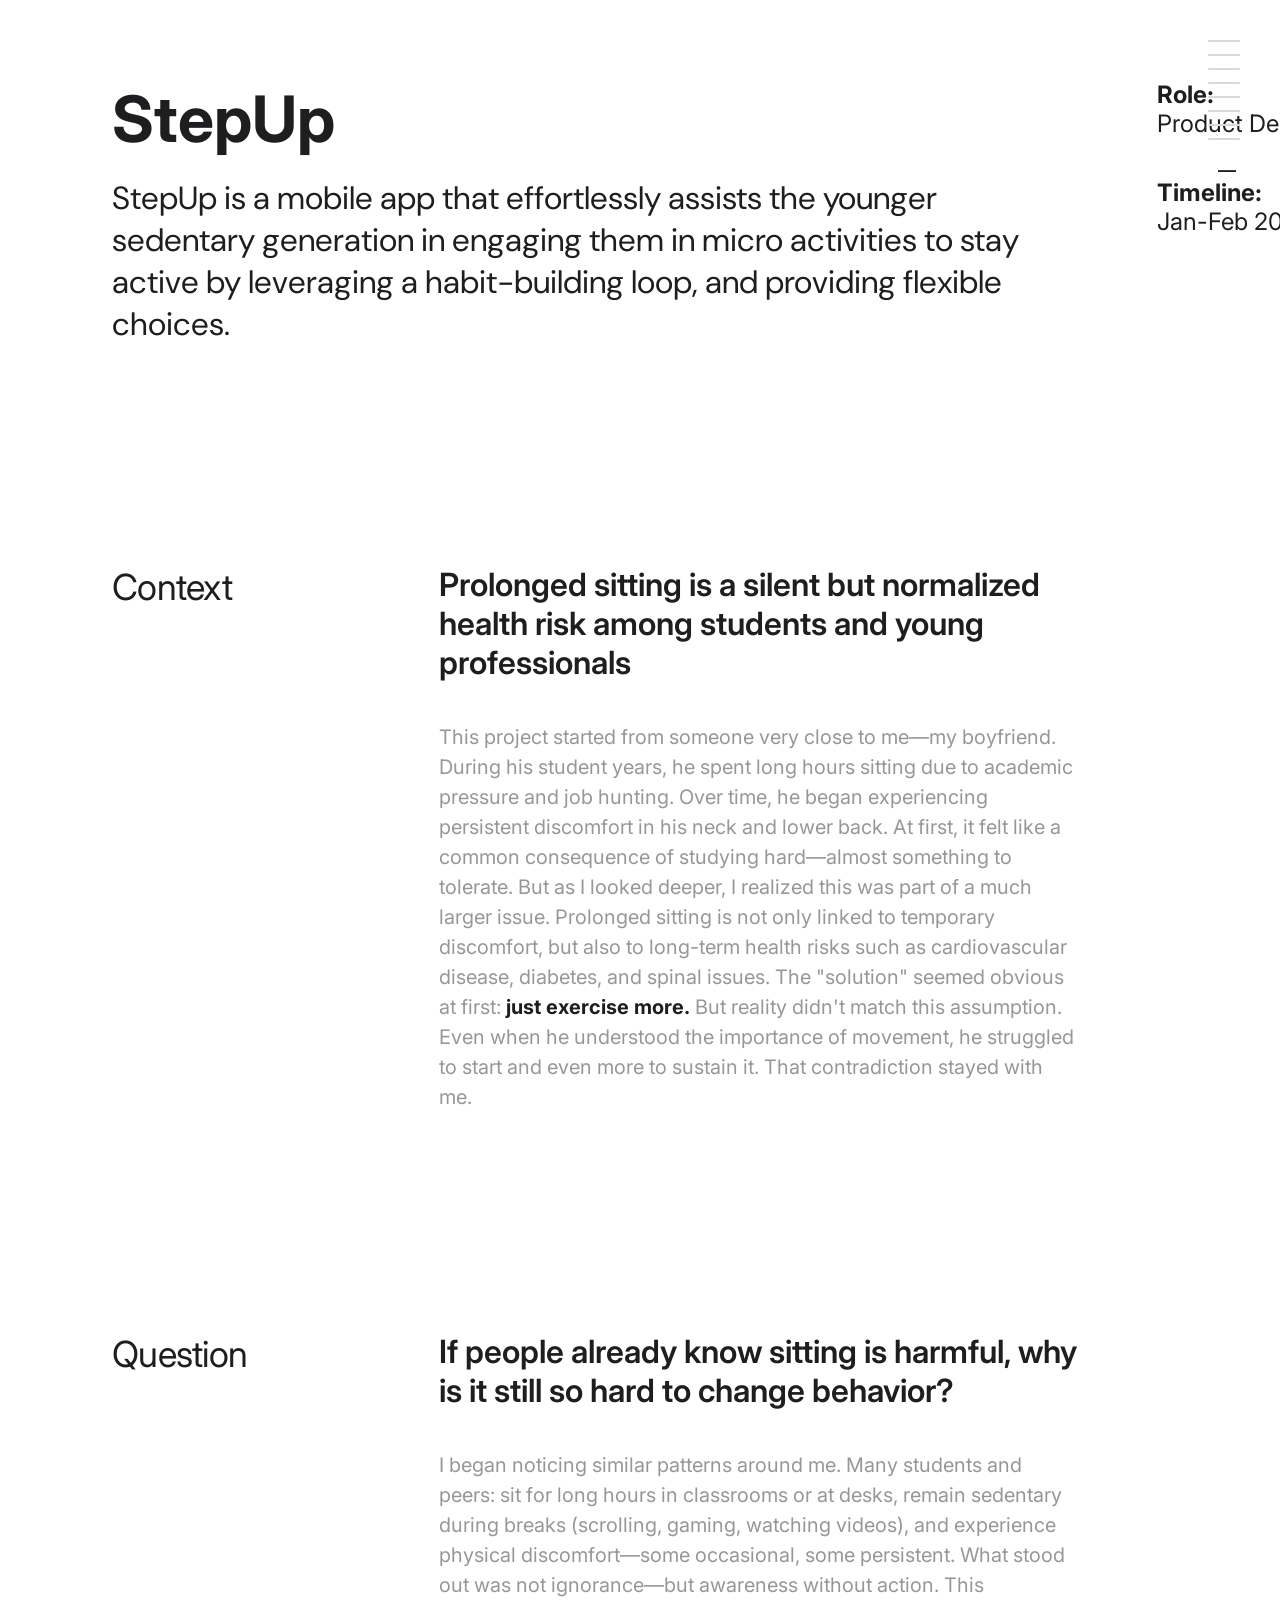
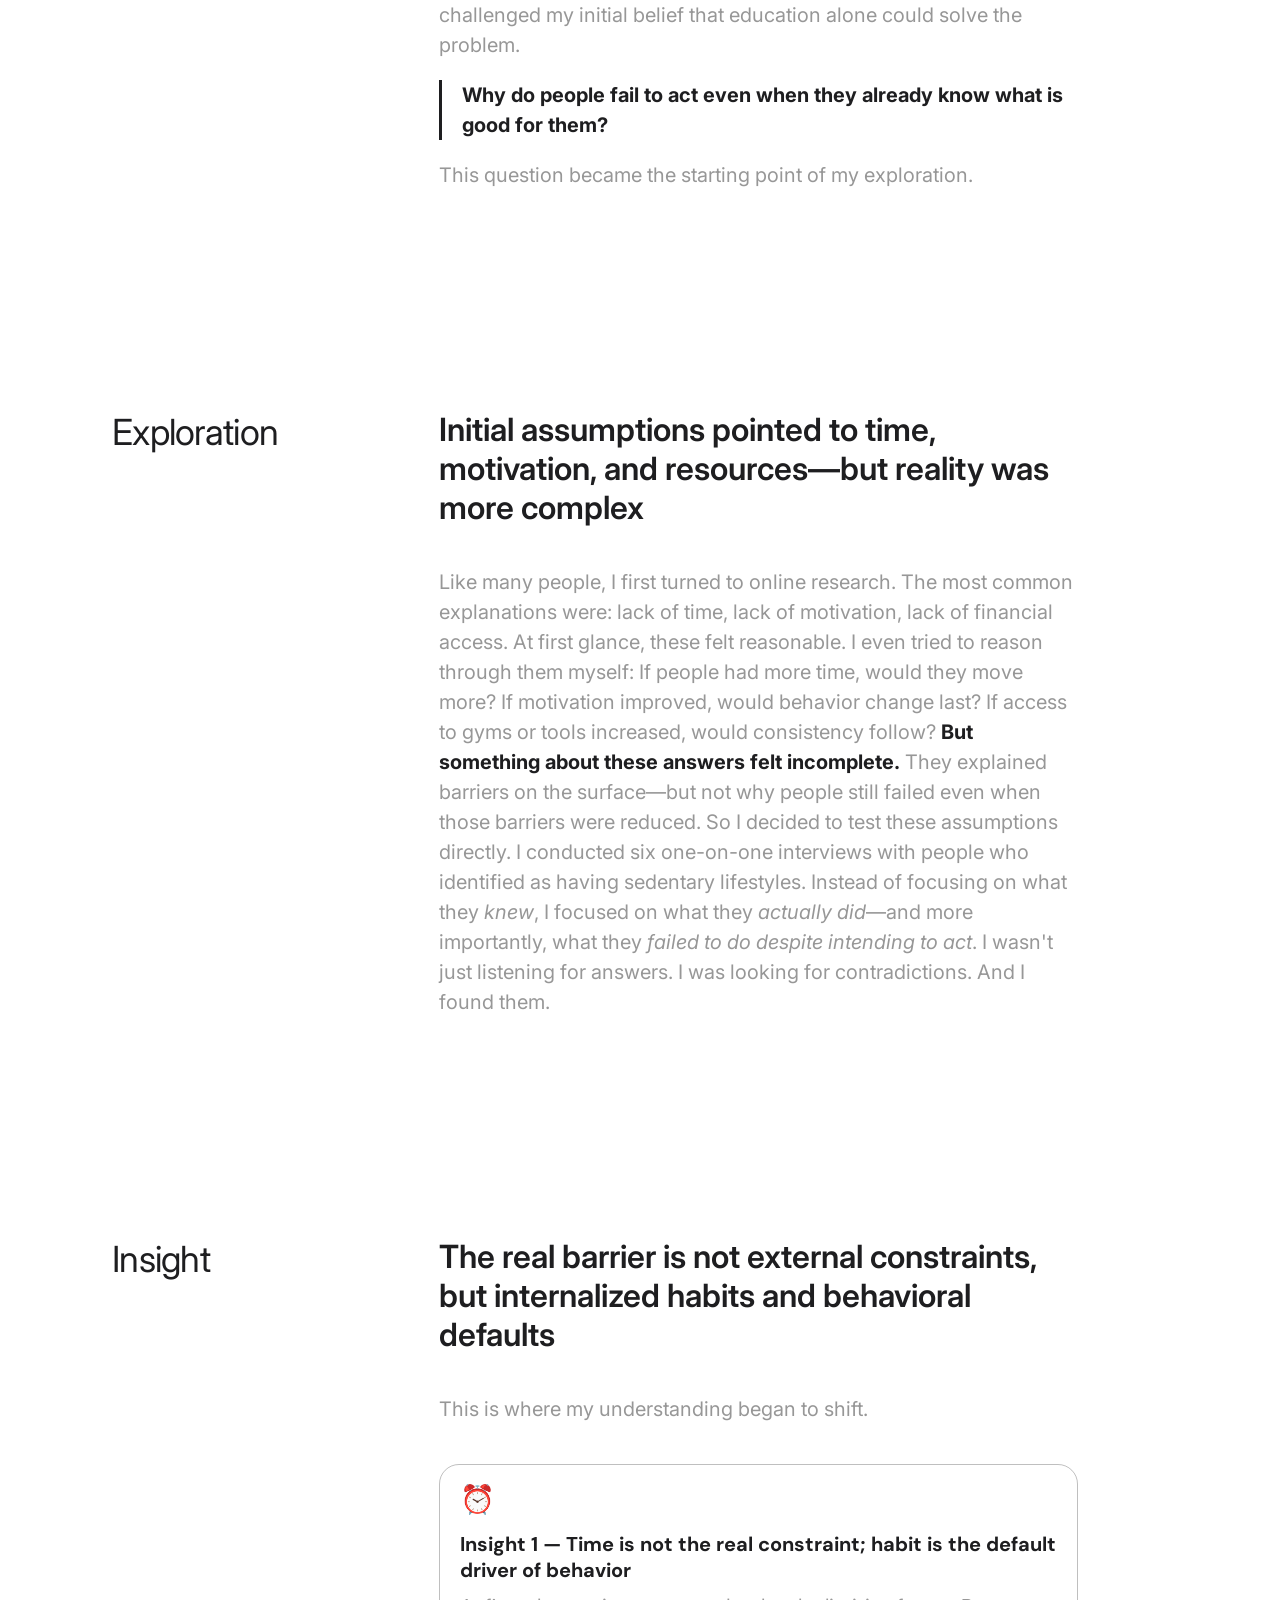
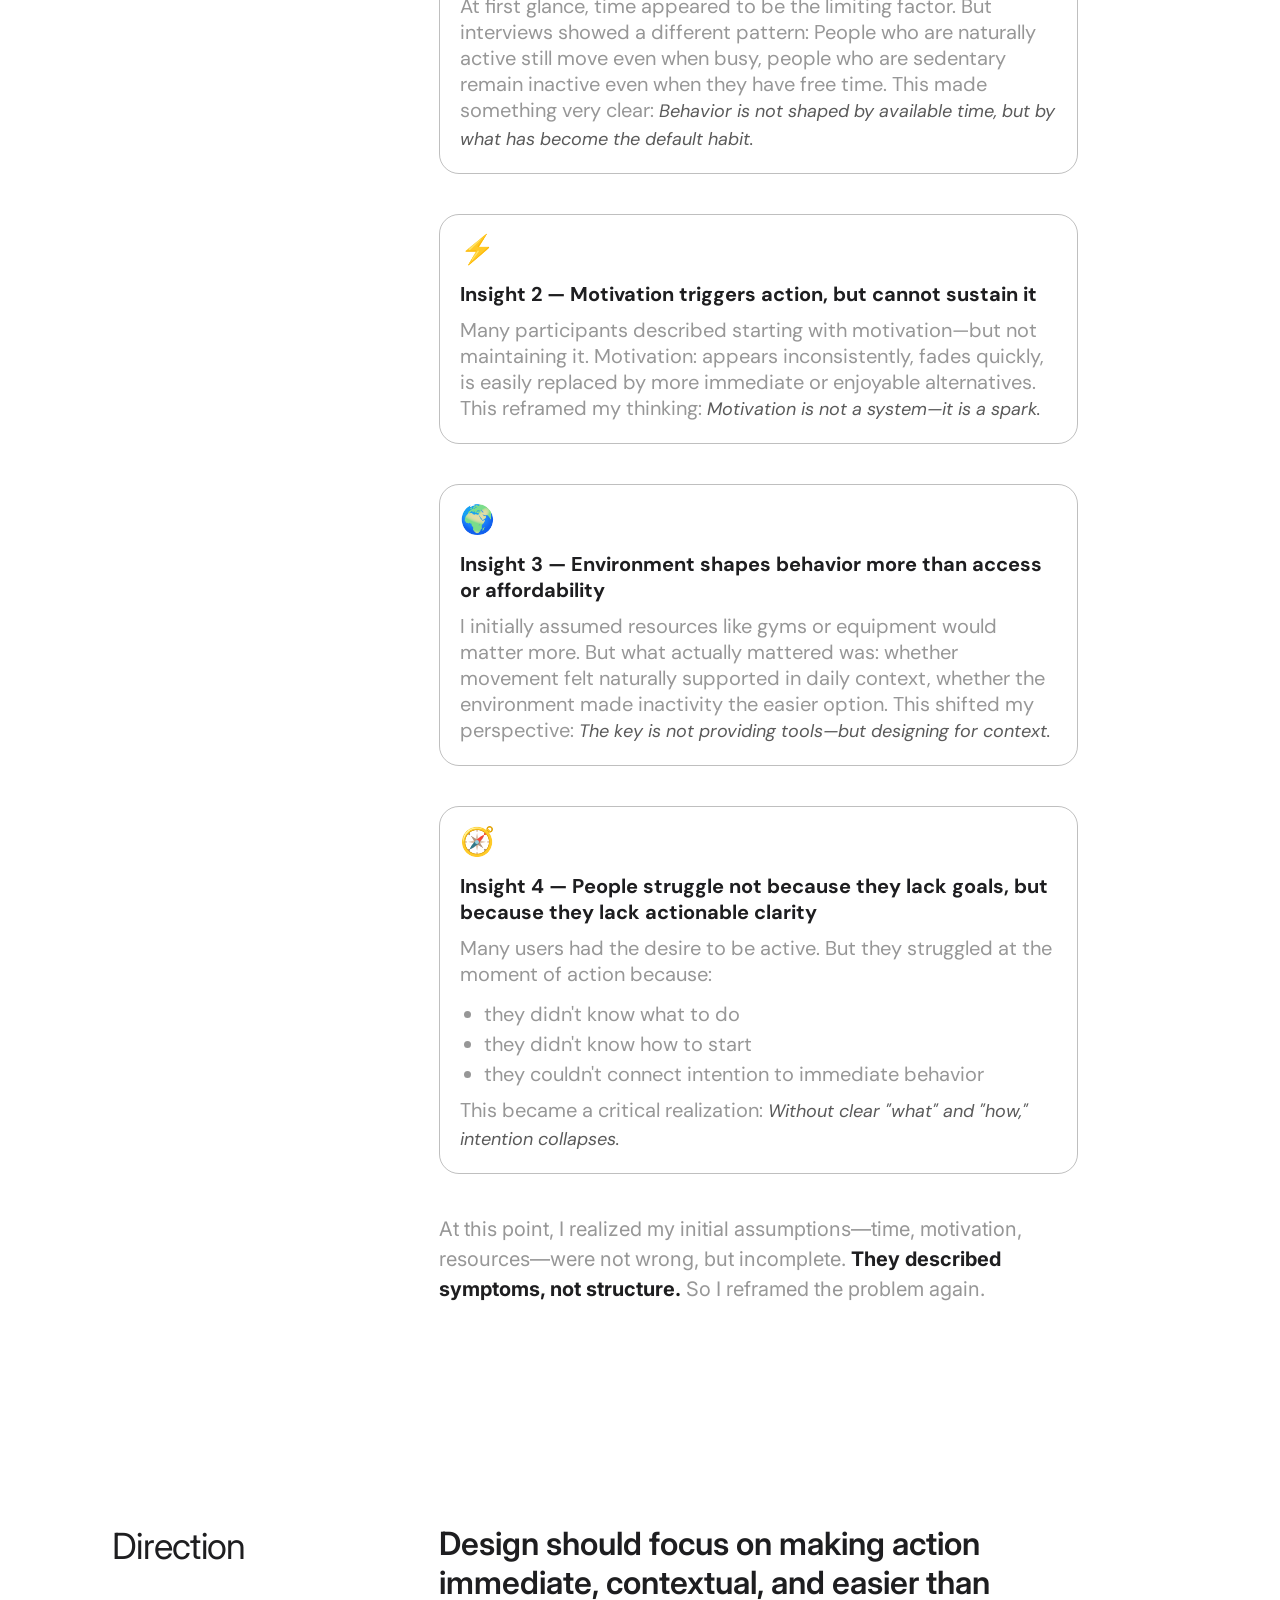
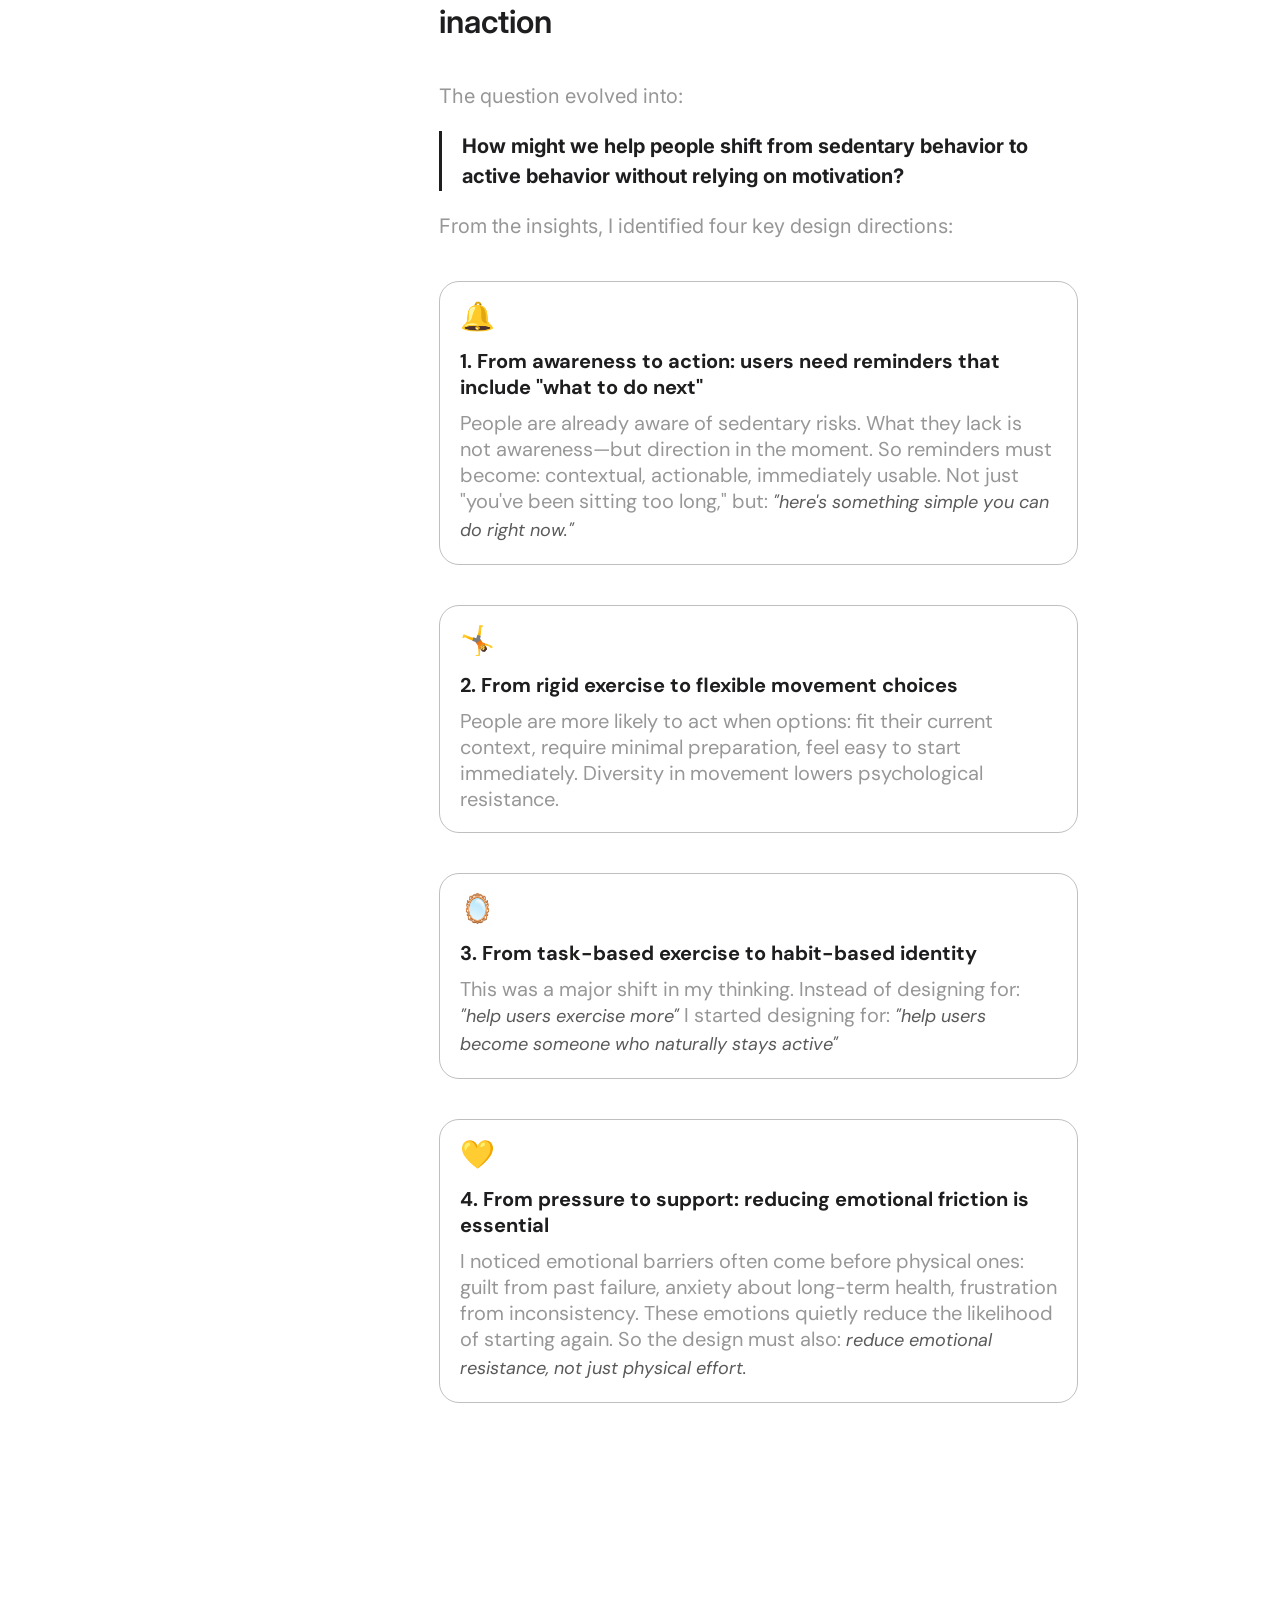
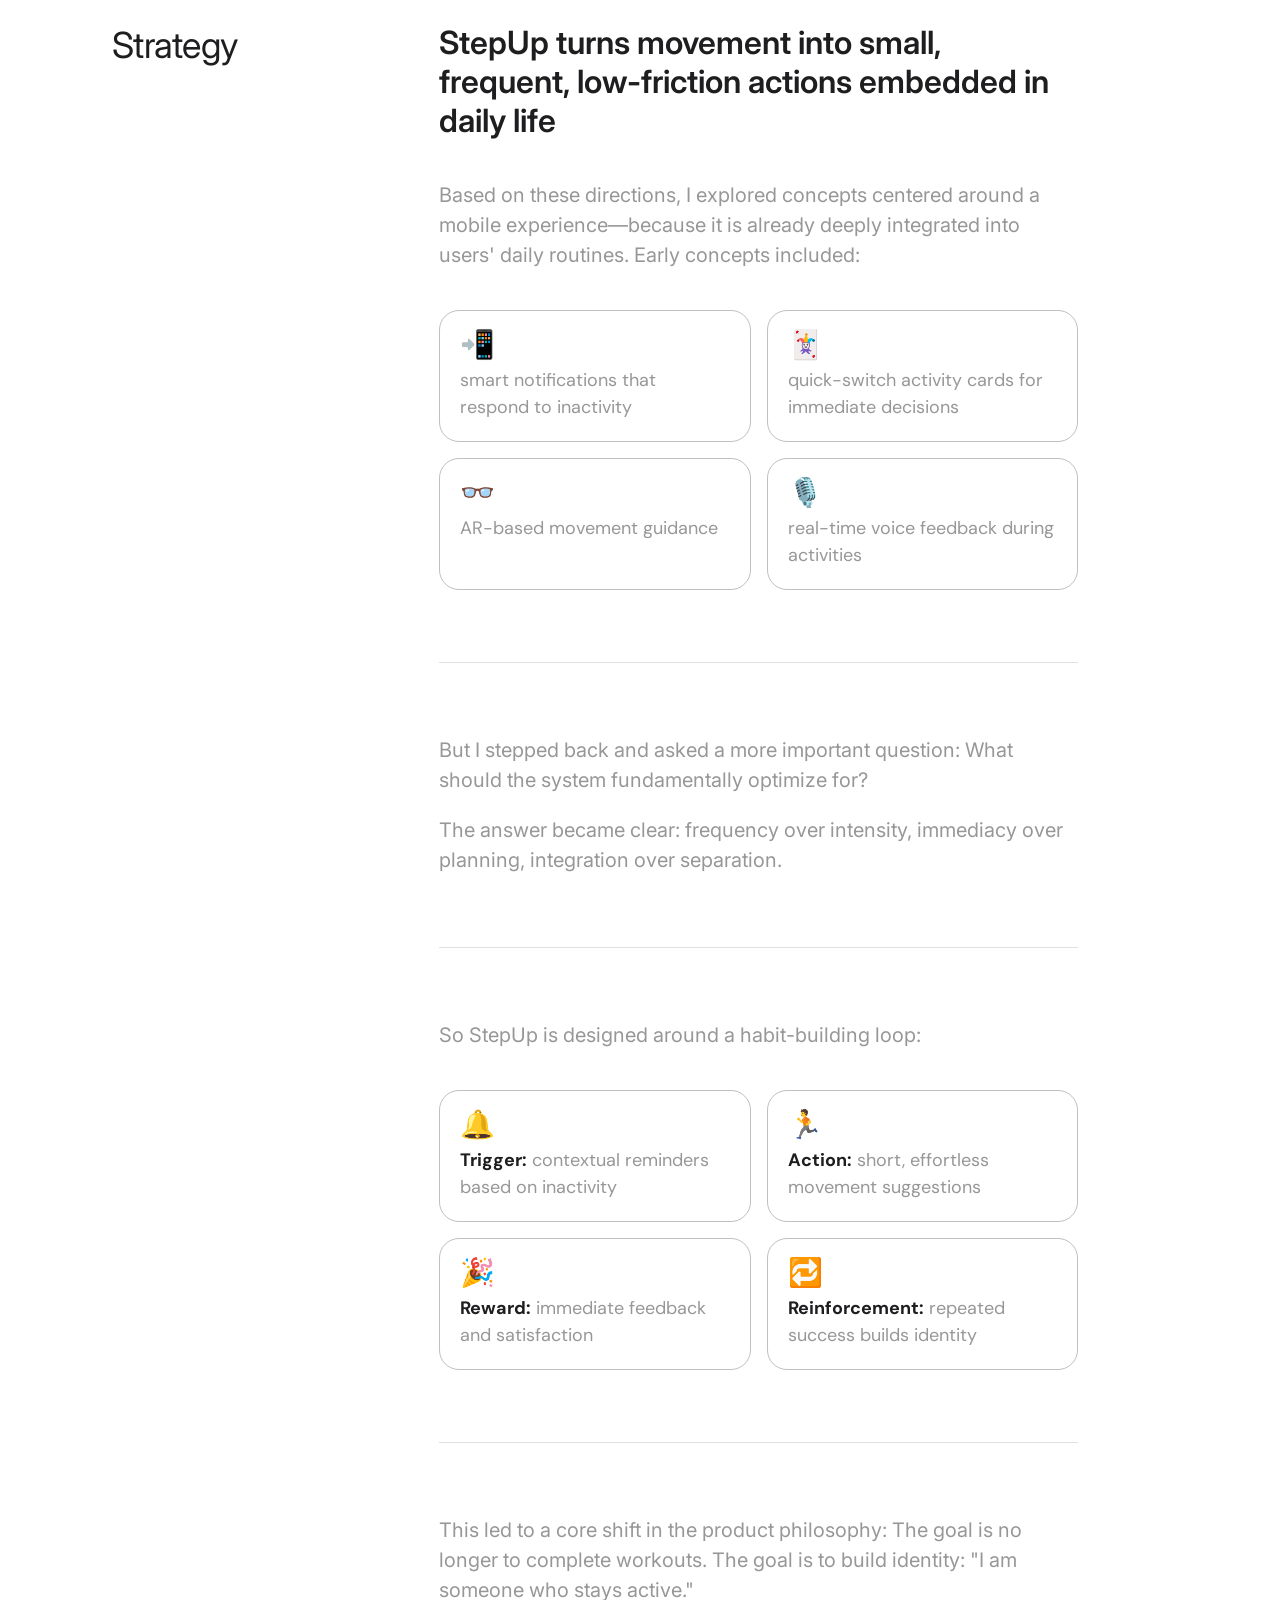
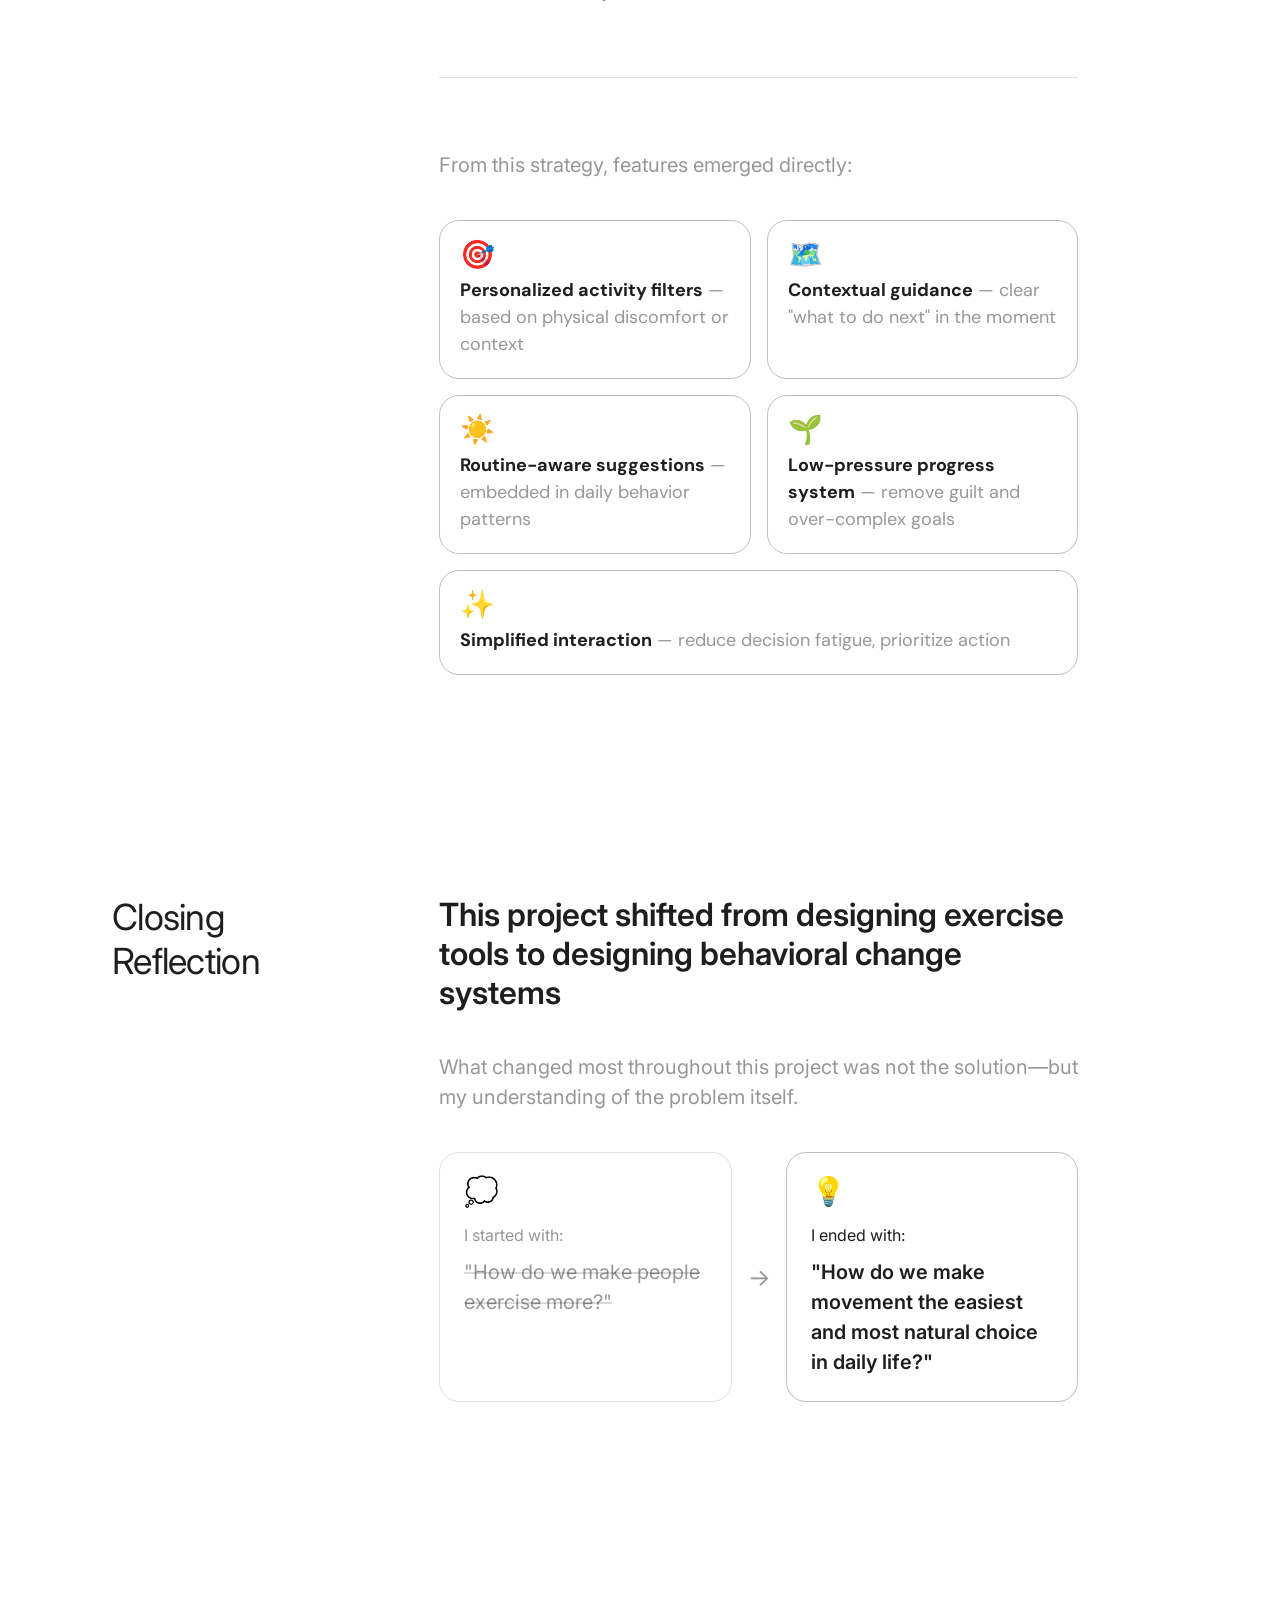
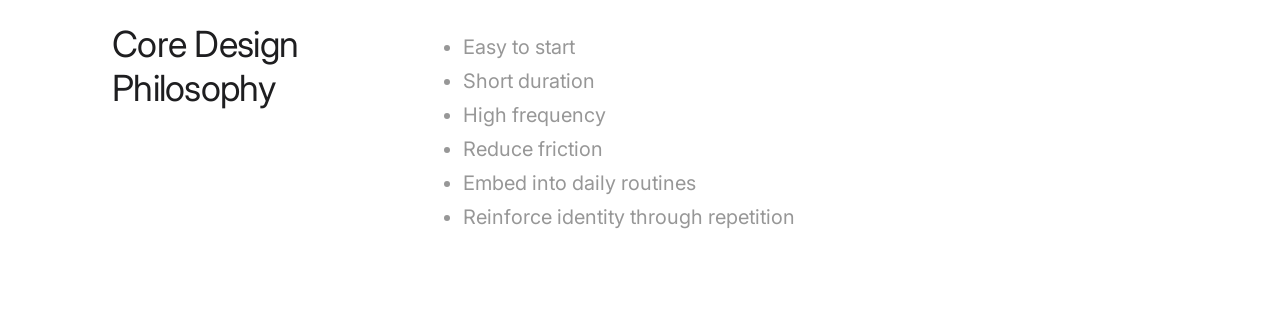
==== index.html @ 28278c56 "v1: Case study with all sections, cards, emojis, side nav, and scroll animations Includes: Hero, Con" ====
<!DOCTYPE html>
<html lang="en">
<head>
  <meta charset="UTF-8">
  <meta name="viewport" content="width=device-width, initial-scale=1.0">
  <title>Design Opportunities</title>
  <link rel="preconnect" href="https://fonts.googleapis.com">
  <link rel="preconnect" href="https://fonts.gstatic.com" crossorigin>
  <link href="https://fonts.googleapis.com/css2?family=Inter:wght@400;600&family=DM+Sans:opsz,wght@9..40,400;9..40,700&display=swap" rel="stylesheet">
  <link rel="stylesheet" href="styles.css">
</head>
<body>
  <!-- Side Navigation -->
  <nav class="side-nav" id="sideNav">
    <!-- Collapsed view -->
    <div class="nav-collapsed" id="navCollapsed">
      <div class="nav-lines">
        <span class="nav-line" data-section="section-1"></span>
        <span class="nav-line" data-section="section-2"></span>
        <span class="nav-line" data-section="section-3"></span>
        <span class="nav-line" data-section="section-4"></span>
        <span class="nav-line" data-section="section-5"></span>
        <span class="nav-line" data-section="section-6"></span>
        <span class="nav-line" data-section="section-7"></span>
        <span class="nav-line" data-section="section-8"></span>
      </div>
      <button class="nav-toggle" id="navExpand" aria-label="Expand navigation">
        <span class="nav-toggle-icon">—</span>
      </button>
    </div>

    <!-- Expanded view -->
    <div class="nav-expanded" id="navExpanded">
      <div class="nav-menu">
        <a href="#section-1" class="nav-item nav-subtitle">Context</a>
        <a href="#section-1" class="nav-item nav-title-link">Prolonged sitting is a silent but normalized health ris...</a>

        <a href="#section-2" class="nav-item nav-subtitle">Question</a>
        <a href="#section-2" class="nav-item nav-title-link">If people already know sitting is harmful, why is i...</a>

        <a href="#section-3" class="nav-item nav-subtitle">Exploration</a>
        <a href="#section-3" class="nav-item nav-title-link">Initial assumptions pointed to time, motivation, and...</a>

        <a href="#section-4" class="nav-item nav-subtitle">Insight</a>
        <a href="#section-4" class="nav-item nav-title-link">The real barrier is not external constraints, but...</a>

        <a href="#section-5" class="nav-item nav-subtitle">Direction</a>
        <a href="#section-5" class="nav-item nav-title-link">Design should focus on making action immediate...</a>

        <a href="#section-6" class="nav-item nav-subtitle">Strategy</a>
        <a href="#section-6" class="nav-item nav-title-link">StepUp turns movement into small, frequent, low-...</a>

        <a href="#section-7" class="nav-item nav-subtitle">Closing Reflection</a>
        <a href="#section-7" class="nav-item nav-title-link">This project shifted from designing exercise tools...</a>

        <a href="#section-8" class="nav-item nav-subtitle">Core Design Philosophy</a>
      </div>
      <button class="nav-toggle" id="navCollapse" aria-label="Collapse navigation">
        <span class="nav-toggle-icon">—</span>
      </button>
    </div>
  </nav>

  <!-- Hero -->
  <header class="hero">
    <div class="hero-left">
      <h1 class="hero-title">StepUp</h1>
      <p class="hero-description">StepUp is a mobile app that effortlessly assists the younger sedentary generation in engaging them in micro activities to stay active by leveraging a habit-building loop, and providing flexible choices.</p>
    </div>
    <div class="hero-right">
      <div class="hero-meta">
        <p class="hero-meta-label">Role:</p>
        <p class="hero-meta-value">Product Designer</p>
      </div>
      <div class="hero-meta">
        <p class="hero-meta-label">Timeline:</p>
        <p class="hero-meta-value">Jan-Feb 2023</p>
      </div>
    </div>
  </header>

  <!-- Section 1: Context -->
  <section class="section" id="section-1">
    <div class="content-wrapper">
      <h2 class="subtitle">Context</h2>

      <div class="section-body">
        <h3 class="title">
          Prolonged sitting is a silent but normalized health risk among students and young professionals
        </h3>
        <p class="body-text">
          This project started from someone very close to me—my boyfriend. During his student years, he spent long hours sitting due to academic pressure and job hunting. Over time, he began experiencing persistent discomfort in his neck and lower back. At first, it felt like a common consequence of studying hard—almost something to tolerate. But as I looked deeper, I realized this was part of a much larger issue. Prolonged sitting is not only linked to temporary discomfort, but also to long-term health risks such as cardiovascular disease, diabetes, and spinal issues. The "solution" seemed obvious at first: <strong>just exercise more.</strong> But reality didn't match this assumption. Even when he understood the importance of movement, he struggled to start and even more to sustain it. That contradiction stayed with me.
        </p>
      </div>
    </div>
  </section>

  <!-- Section 2: Question -->
  <section class="section" id="section-2">
    <div class="content-wrapper">
      <h2 class="subtitle">Question</h2>

      <div class="section-body">
        <h3 class="title">
          If people already know sitting is harmful, why is it still so hard to change behavior?
        </h3>
        <div class="body-text">
          <p>I began noticing similar patterns around me. Many students and peers: sit for long hours in classrooms or at desks, remain sedentary during breaks (scrolling, gaming, watching videos), and experience physical discomfort—some occasional, some persistent. What stood out was not ignorance—but awareness without action. This challenged my initial belief that education alone could solve the problem.</p>
          <blockquote><strong>Why do people fail to act even when they already know what is good for them?</strong></blockquote>
          <p>This question became the starting point of my exploration.</p>
        </div>
      </div>
    </div>
  </section>

  <!-- Section 3: Exploration -->
  <section class="section" id="section-3">
    <div class="content-wrapper">
      <h2 class="subtitle">Exploration</h2>

      <div class="section-body">
        <h3 class="title">
          Initial assumptions pointed to time, motivation, and resources—but reality was more complex
        </h3>
        <p class="body-text">
          Like many people, I first turned to online research. The most common explanations were: lack of time, lack of motivation, lack of financial access. At first glance, these felt reasonable. I even tried to reason through them myself: If people had more time, would they move more? If motivation improved, would behavior change last? If access to gyms or tools increased, would consistency follow? <strong>But something about these answers felt incomplete.</strong> They explained barriers on the surface—but not why people still failed even when those barriers were reduced. So I decided to test these assumptions directly. I conducted six one-on-one interviews with people who identified as having sedentary lifestyles. Instead of focusing on what they <em>knew</em>, I focused on what they <em>actually did</em>—and more importantly, what they <em>failed to do despite intending to act</em>. I wasn't just listening for answers. I was looking for contradictions. And I found them.
        </p>
      </div>
    </div>
  </section>

  <!-- Section 4: Insight -->
  <section class="section" id="section-4">
    <div class="content-wrapper">
      <h2 class="subtitle">Insight</h2>

      <div class="section-body">
        <h3 class="title">
          The real barrier is not external constraints, but internalized habits and behavioral defaults
        </h3>
        <p class="body-text">
          This is where my understanding began to shift.
        </p>

        <div class="insight-card">
          <span class="card-emoji">⏰</span>
          <p class="insight-card-title">Insight 1 — Time is not the real constraint; habit is the default driver of behavior</p>
          <p class="insight-card-text">At first glance, time appeared to be the limiting factor. But interviews showed a different pattern: People who are naturally active still move even when busy, people who are sedentary remain inactive even when they have free time. This made something very clear: <span class="callout">Behavior is not shaped by available time, but by what has become the default habit.</span></p>
        </div>

        <div class="insight-card">
          <span class="card-emoji">⚡</span>
          <p class="insight-card-title">Insight 2 — Motivation triggers action, but cannot sustain it</p>
          <p class="insight-card-text">Many participants described starting with motivation—but not maintaining it. Motivation: appears inconsistently, fades quickly, is easily replaced by more immediate or enjoyable alternatives. This reframed my thinking: <span class="callout">Motivation is not a system—it is a spark.</span></p>
        </div>

        <div class="insight-card">
          <span class="card-emoji">🌍</span>
          <p class="insight-card-title">Insight 3 — Environment shapes behavior more than access or affordability</p>
          <p class="insight-card-text">I initially assumed resources like gyms or equipment would matter more. But what actually mattered was: whether movement felt naturally supported in daily context, whether the environment made inactivity the easier option. This shifted my perspective: <span class="callout">The key is not providing tools—but designing for context.</span></p>
        </div>

        <div class="insight-card">
          <span class="card-emoji">🧭</span>
          <p class="insight-card-title">Insight 4 — People struggle not because they lack goals, but because they lack actionable clarity</p>
          <p class="insight-card-text">Many users had the desire to be active. But they struggled at the moment of action because:</p>
          <ul class="insight-card-list">
            <li>they didn't know what to do</li>
            <li>they didn't know how to start</li>
            <li>they couldn't connect intention to immediate behavior</li>
          </ul>
          <p class="insight-card-text">This became a critical realization: <span class="callout">Without clear "what" and "how," intention collapses.</span></p>
        </div>

        <p class="body-text">
          At this point, I realized my initial assumptions—time, motivation, resources—were not wrong, but incomplete. <strong>They described symptoms, not structure.</strong> So I reframed the problem again.
        </p>
      </div>
    </div>
  </section>

  <!-- Section 5: Direction -->
  <section class="section" id="section-5">
    <div class="content-wrapper">
      <h2 class="subtitle">Direction</h2>

      <div class="section-body">
        <h3 class="title">
          Design should focus on making action immediate, contextual, and easier than inaction
        </h3>
        <div class="body-text">
          <p>The question evolved into:</p>
          <blockquote><strong>How might we help people shift from sedentary behavior to active behavior without relying on motivation?</strong></blockquote>
          <p>From the insights, I identified four key design directions:</p>
        </div>

        <div class="insight-card">
          <span class="card-emoji">🔔</span>
          <p class="insight-card-title">1. From awareness to action: users need reminders that include "what to do next"</p>
          <p class="insight-card-text">People are already aware of sedentary risks. What they lack is not awareness—but direction in the moment. So reminders must become: contextual, actionable, immediately usable. Not just "you've been sitting too long," but: <span class="callout">"here's something simple you can do right now."</span></p>
        </div>

        <div class="insight-card">
          <span class="card-emoji">🤸</span>
          <p class="insight-card-title">2. From rigid exercise to flexible movement choices</p>
          <p class="insight-card-text">People are more likely to act when options: fit their current context, require minimal preparation, feel easy to start immediately. Diversity in movement lowers psychological resistance.</p>
        </div>

        <div class="insight-card">
          <span class="card-emoji">🪞</span>
          <p class="insight-card-title">3. From task-based exercise to habit-based identity</p>
          <p class="insight-card-text">This was a major shift in my thinking. Instead of designing for: <span class="callout">"help users exercise more"</span> I started designing for: <span class="callout">"help users become someone who naturally stays active"</span></p>
        </div>

        <div class="insight-card">
          <span class="card-emoji">💛</span>
          <p class="insight-card-title">4. From pressure to support: reducing emotional friction is essential</p>
          <p class="insight-card-text">I noticed emotional barriers often come before physical ones: guilt from past failure, anxiety about long-term health, frustration from inconsistency. These emotions quietly reduce the likelihood of starting again. So the design must also: <span class="callout">reduce emotional resistance, not just physical effort.</span></p>
        </div>
      </div>
    </div>
  </section>

  <!-- Section 6: Strategy -->
  <section class="section" id="section-6">
    <div class="content-wrapper">
      <h2 class="subtitle">Strategy</h2>

      <div class="section-body">
        <h3 class="title">
          StepUp turns movement into small, frequent, low-friction actions embedded in daily life
        </h3>
        <p class="body-text">Based on these directions, I explored concepts centered around a mobile experience—because it is already deeply integrated into users' daily routines. Early concepts included:</p>

        <div class="pill-cards">
          <div class="pill-card"><span class="card-emoji">📲</span>smart notifications that respond to inactivity</div>
          <div class="pill-card"><span class="card-emoji">🃏</span>quick-switch activity cards for immediate decisions</div>
          <div class="pill-card"><span class="card-emoji">👓</span>AR-based movement guidance</div>
          <div class="pill-card"><span class="card-emoji">🎙️</span>real-time voice feedback during activities</div>
        </div>

        <hr class="divider">

        <div class="body-text">
          <p>But I stepped back and asked a more important question: <span class="callout">What should the system fundamentally optimize for?</span></p>
          <p>The answer became clear: frequency over intensity, immediacy over planning, integration over separation.</p>
        </div>

        <hr class="divider">

        <p class="body-text">So StepUp is designed around a habit-building loop:</p>

        <div class="pill-cards">
          <div class="pill-card"><span class="card-emoji">🔔</span><strong>Trigger:</strong> contextual reminders based on inactivity</div>
          <div class="pill-card"><span class="card-emoji">🏃</span><strong>Action:</strong> short, effortless movement suggestions</div>
          <div class="pill-card"><span class="card-emoji">🎉</span><strong>Reward:</strong> immediate feedback and satisfaction</div>
          <div class="pill-card"><span class="card-emoji">🔁</span><strong>Reinforcement:</strong> repeated success builds identity</div>
        </div>

        <hr class="divider">

        <p class="body-text">This led to a core shift in the product philosophy: The goal is no longer to complete workouts. The goal is to build identity: "I am someone who stays active."</p>

        <hr class="divider">

        <p class="body-text">From this strategy, features emerged directly:</p>

        <div class="pill-cards">
          <div class="pill-card"><span class="card-emoji">🎯</span><strong>Personalized activity filters</strong> — based on physical discomfort or context</div>
          <div class="pill-card"><span class="card-emoji">🗺️</span><strong>Contextual guidance</strong> — clear "what to do next" in the moment</div>
          <div class="pill-card"><span class="card-emoji">☀️</span><strong>Routine-aware suggestions</strong> — embedded in daily behavior patterns</div>
          <div class="pill-card"><span class="card-emoji">🌱</span><strong>Low-pressure progress system</strong> — remove guilt and over-complex goals</div>
          <div class="pill-card"><span class="card-emoji">✨</span><strong>Simplified interaction</strong> — reduce decision fatigue, prioritize action</div>
        </div>
      </div>
    </div>
  </section>

  <!-- Section 7: Closing Reflection -->
  <section class="section" id="section-7">
    <div class="content-wrapper">
      <h2 class="subtitle">Closing Reflection</h2>

      <div class="section-body">
        <h3 class="title">
          This project shifted from designing exercise tools to designing behavioral change systems
        </h3>
        <p class="body-text">What changed most throughout this project was not the solution—but my understanding of the problem itself.</p>

        <div class="contrast-cards">
          <div class="contrast-card contrast-before">
            <span class="card-emoji">💭</span>
            <p class="contrast-label">I started with:</p>
            <p class="contrast-quote">"How do we make people exercise more?"</p>
          </div>
          <div class="contrast-arrow">→</div>
          <div class="contrast-card contrast-after">
            <span class="card-emoji">💡</span>
            <p class="contrast-label">I ended with:</p>
            <p class="contrast-quote">"How do we make movement the easiest and most natural choice in daily life?"</p>
          </div>
        </div>
      </div>
    </div>
  </section>

  <!-- Section 8: Core Design Philosophy -->
  <section class="section" id="section-8">
    <div class="content-wrapper">
      <h2 class="subtitle">Core Design Philosophy</h2>

      <div class="section-body">
        <div class="body-text">
          <ul>
            <li>Easy to start</li>
            <li>Short duration</li>
            <li>High frequency</li>
            <li>Reduce friction</li>
            <li>Embed into daily routines</li>
            <li>Reinforce identity through repetition</li>
          </ul>
        </div>
      </div>
    </div>
  </section>

  <script>
    const navCollapsed = document.getElementById('navCollapsed');
    const navExpanded = document.getElementById('navExpanded');
    const navExpand = document.getElementById('navExpand');
    const navCollapse = document.getElementById('navCollapse');

    navExpand.addEventListener('click', () => {
      navCollapsed.style.display = 'none';
      navExpanded.style.display = 'flex';
    });

    navCollapse.addEventListener('click', () => {
      navExpanded.style.display = 'none';
      navCollapsed.style.display = 'flex';
    });

    // Highlight active section on scroll
    const sections = document.querySelectorAll('.section');
    const navLines = document.querySelectorAll('.nav-line');
    const navSubtitles = document.querySelectorAll('.nav-subtitle');

    function updateActiveSection() {
      let currentId = '';
      sections.forEach(section => {
        const rect = section.getBoundingClientRect();
        if (rect.top <= 200) {
          currentId = section.id;
        }
      });

      navLines.forEach(line => {
        line.classList.toggle('nav-line-active', line.dataset.section === currentId);
      });

      navSubtitles.forEach(link => {
        const href = link.getAttribute('href').substring(1);
        link.classList.toggle('nav-subtitle-active', href === currentId);
      });

      document.querySelectorAll('.nav-title-link').forEach(link => {
        const href = link.getAttribute('href').substring(1);
        link.classList.toggle('active', href === currentId);
      });
    }

    window.addEventListener('scroll', updateActiveSection);
    updateActiveSection();

    // Close nav when clicking a link
    document.querySelectorAll('.nav-item').forEach(link => {
      link.addEventListener('click', () => {
        navExpanded.style.display = 'none';
        navCollapsed.style.display = 'flex';
      });
    });

    // Fade in sections on scroll
    const fadeObserver = new IntersectionObserver((entries) => {
      entries.forEach(entry => {
        if (entry.isIntersecting) {
          entry.target.classList.add('visible');
        }
      });
    }, { threshold: 0.15 });

    document.querySelectorAll('.section').forEach(section => {
      fadeObserver.observe(section);
    });
  </script>
</body>
</html>
---- styles.css ----
* {
  margin: 0;
  padding: 0;
  box-sizing: border-box;
}

body {
  background: #ffffff;
  font-family: 'Inter', sans-serif;
  color: #1e1e20;
}

/* Side Navigation */
.side-nav {
  position: fixed;
  top: 40px;
  right: 40px;
  z-index: 100;
}

.nav-collapsed {
  display: flex;
  flex-direction: column;
  align-items: flex-end;
  gap: 12px;
}

.nav-lines {
  display: flex;
  flex-direction: column;
  align-items: flex-end;
  gap: 12px;
}

.nav-line {
  display: block;
  width: 32px;
  height: 2px;
  background: #d9d9d9;
  border-radius: 1px;
  transition: background 0.2s;
}

.nav-line-active {
  background: #1e1e20;
}

.nav-toggle {
  background: none;
  border: none;
  cursor: pointer;
  padding: 4px;
  margin-top: 4px;
}

.nav-toggle-icon {
  font-size: 18px;
  color: #1e1e20;
  font-weight: 700;
}

.nav-expanded {
  display: none;
  flex-direction: column;
  background: #fafafa;
  border: 1px solid #eee;
  border-radius: 16px;
  padding: 24px;
  width: 300px;
  max-height: 80vh;
  overflow-y: auto;
  box-shadow: 0 4px 20px rgba(0, 0, 0, 0.06);
}

.nav-menu {
  display: flex;
  flex-direction: column;
  gap: 4px;
}

.nav-item {
  text-decoration: none;
  display: block;
  padding: 6px 8px;
  border-radius: 6px;
  transition: background 0.15s;
  line-height: 1.4;
}

.nav-item:hover {
  background: #f0f0f0;
}

.nav-subtitle {
  font-family: 'Inter', sans-serif;
  font-weight: 400;
  font-size: 16px;
  color: #979797;
  padding-left: 16px;
}

.nav-subtitle-active {
  color: #1e1e20;
  font-weight: 600;
  background: #f0f0f0;
}

.nav-title-link {
  font-family: 'Inter', sans-serif;
  font-weight: 400;
  font-size: 14px;
  color: #979797;
  padding-left: 32px;
  overflow: hidden;
  text-overflow: ellipsis;
  display: -webkit-box;
  -webkit-line-clamp: 2;
  -webkit-box-orient: vertical;
}

.nav-title-link.active {
  color: #2196F3;
}

/* Hero */
.hero {
  display: flex;
  gap: 83px;
  align-items: flex-start;
  padding: 80px 112px 100px;
}

.hero-left {
  display: flex;
  flex-direction: column;
  gap: 20px;
  width: 962px;
  flex-shrink: 0;
}

.hero-title {
  font-family: 'Inter', sans-serif;
  font-weight: 700;
  font-size: 64px;
  line-height: normal;
  color: #1e1e20;
}

.hero-description {
  font-family: 'DM Sans', sans-serif;
  font-weight: 400;
  font-size: 32px;
  line-height: normal;
  color: #1e1e20;
}

.hero-right {
  display: flex;
  flex-direction: column;
  gap: 40px;
  width: 242px;
  flex-shrink: 0;
}

.hero-meta-label {
  font-family: 'Inter', sans-serif;
  font-weight: 700;
  font-size: 24px;
  line-height: normal;
  color: #1e1e20;
}

.hero-meta-value {
  font-family: 'Inter', sans-serif;
  font-weight: 400;
  font-size: 24px;
  line-height: normal;
  color: #1e1e20;
}

.section {
  padding: 120px 112px 100px;
  opacity: 0;
  transform: translateY(40px);
  transition: opacity 0.8s ease, transform 0.8s ease;
}

.section.visible {
  opacity: 1;
  transform: translateY(0);
}

.content-wrapper {
  display: flex;
  gap: 72px;
  align-items: flex-start;
}

.subtitle {
  font-family: 'Inter', sans-serif;
  font-weight: 400;
  font-size: 36px;
  letter-spacing: -0.72px;
  line-height: normal;
  width: 255px;
  flex-shrink: 0;
}

.section-body {
  display: flex;
  flex-direction: column;
  gap: 40px;
  width: 639px;
  flex-shrink: 0;
}

.intro {
  display: flex;
  flex-direction: column;
  gap: 40px;
  width: 635px;
}

.title {
  font-family: 'Inter', sans-serif;
  font-weight: 600;
  font-size: 32px;
  line-height: normal;
}

.body-text {
  font-family: 'Inter', sans-serif;
  font-weight: 400;
  font-size: 20px;
  line-height: 1.5;
  color: #979797;
}

.body-text strong {
  color: #1e1e20;
}

.body-text p + p {
  margin-top: 1em;
}

.divider {
  border: none;
  border-top: 1px solid #e0e0e0;
  width: 100%;
  margin: 2em 0;
}

.insight-card {
  border: 1px solid rgba(0, 0, 0, 0.25);
  border-radius: 20px;
  padding: 20px;
  display: flex;
  flex-direction: column;
  gap: 10px;
  overflow: hidden;
}

.card-emoji {
  display: block;
  font-size: 28px;
  margin-bottom: 8px;
  line-height: 1;
}

.pill-cards {
  display: flex;
  flex-wrap: wrap;
  gap: 16px;
}

.pill-card {
  background: transparent;
  border: 1px solid rgba(0, 0, 0, 0.25);
  border-radius: 20px;
  padding: 20px;
  font-family: 'DM Sans', sans-serif;
  font-weight: 400;
  font-size: 18px;
  line-height: 1.5;
  color: #979797;
  flex: 1 1 calc(50% - 8px);
  min-width: 200px;
}

.pill-card strong {
  color: #1e1e20;
}

.contrast-cards {
  display: flex;
  align-items: stretch;
  gap: 0;
}

.contrast-card {
  flex: 1;
  border: 1px solid rgba(0, 0, 0, 0.25);
  border-radius: 20px;
  padding: 24px;
  display: flex;
  flex-direction: column;
  gap: 12px;
}

.contrast-before {
  border-color: rgba(0, 0, 0, 0.12);
}

.contrast-before .contrast-label {
  color: #979797;
}

.contrast-before .contrast-quote {
  font-family: 'Inter', sans-serif;
  font-weight: 400;
  font-size: 20px;
  line-height: 1.5;
  color: #979797;
  text-decoration: line-through;
  text-decoration-color: rgba(0, 0, 0, 0.15);
}

.contrast-after .contrast-label {
  color: #1e1e20;
}

.contrast-after .contrast-quote {
  font-family: 'Inter', sans-serif;
  font-weight: 600;
  font-size: 20px;
  line-height: 1.5;
  color: #1e1e20;
}

.contrast-label {
  font-family: 'Inter', sans-serif;
  font-weight: 400;
  font-size: 16px;
  line-height: normal;
}

.contrast-arrow {
  display: flex;
  align-items: center;
  padding: 0 16px;
  font-size: 24px;
  color: #979797;
  flex-shrink: 0;
}

.insight-card-title {
  font-family: 'DM Sans', sans-serif;
  font-weight: 700;
  font-size: 20px;
  line-height: normal;
  color: #1e1e20;
}

.insight-card-text {
  font-family: 'DM Sans', sans-serif;
  font-weight: 400;
  font-size: 20px;
  line-height: normal;
  color: #979797;
}

.insight-card-list {
  font-family: 'DM Sans', sans-serif;
  font-weight: 400;
  font-size: 20px;
  line-height: normal;
  color: #979797;
  padding-left: 24px;
}

.insight-card-list li {
  margin-top: 4px;
}

.insight-card-list strong {
  color: #1e1e20;
}

/* Option A: light italic, darker gray, no border */
.insight-card .callout {
  display: inline;
  padding-left: 0;
  border-left: none;
  font-family: 'DM Sans', sans-serif;
  font-weight: 400;
  font-style: italic;
  font-size: 18px;
  line-height: 1.5;
  color: #5a5a5a;
}

.insight-card .callout strong {
  font-weight: 400;
  color: #5a5a5a;
}

.body-text ul {
  padding-left: 24px;
  margin-top: 0.5em;
}

.body-text ul li {
  margin-top: 4px;
}

.body-text blockquote {
  margin: 1em 0;
  padding-left: 20px;
  border-left: 3px solid #1e1e20;
}

.opportunities-grid {
  display: flex;
  flex-wrap: wrap;
  gap: 20px;
}

.card {
  background: #efeeec;
  padding: 20px;
  width: 308px;
  height: 390px;
  overflow: hidden;
}

.card-icon {
  width: 80px;
  height: 80px;
  margin-bottom: 20px;
}

.card-label {
  font-family: 'DM Sans', sans-serif;
  font-weight: 400;
  font-size: 20px;
  line-height: normal;
  color: #1e1e20;
  margin-bottom: 20px;
}

.card-title {
  font-family: 'DM Sans', sans-serif;
  font-weight: 700;
  font-size: 20px;
  line-height: normal;
  color: #1e1e20;
  margin-bottom: 20px;
}

.card-description {
  font-family: 'DM Sans', sans-serif;
  font-weight: 400;
  font-size: 20px;
  line-height: normal;
  color: rgba(0, 0, 0, 0.45);
}

.card-full {
  width: 100%;
  height: 347px;
}

.card-label-alt {
  font-family: 'Inter', sans-serif;
  font-weight: 400;
  font-size: 20px;
  letter-spacing: -0.4px;
  line-height: normal;
  color: #1e1e20;
  margin-bottom: 20px;
  width: 376px;
}

.card-title-alt {
  font-family: 'Inter', sans-serif;
  font-weight: 600;
  font-size: 20px;
  line-height: normal;
  color: #1e1e20;
  margin-bottom: 20px;
}

.card-description-alt {
  font-family: 'Inter', sans-serif;
  font-weight: 400;
  font-size: 20px;
  line-height: normal;
  color: #1e1e20;
}

.screenshot {
  width: 635px;
  height: 408px;
}

.screenshot img {
  width: 100%;
  height: 100%;
  object-fit: cover;
}
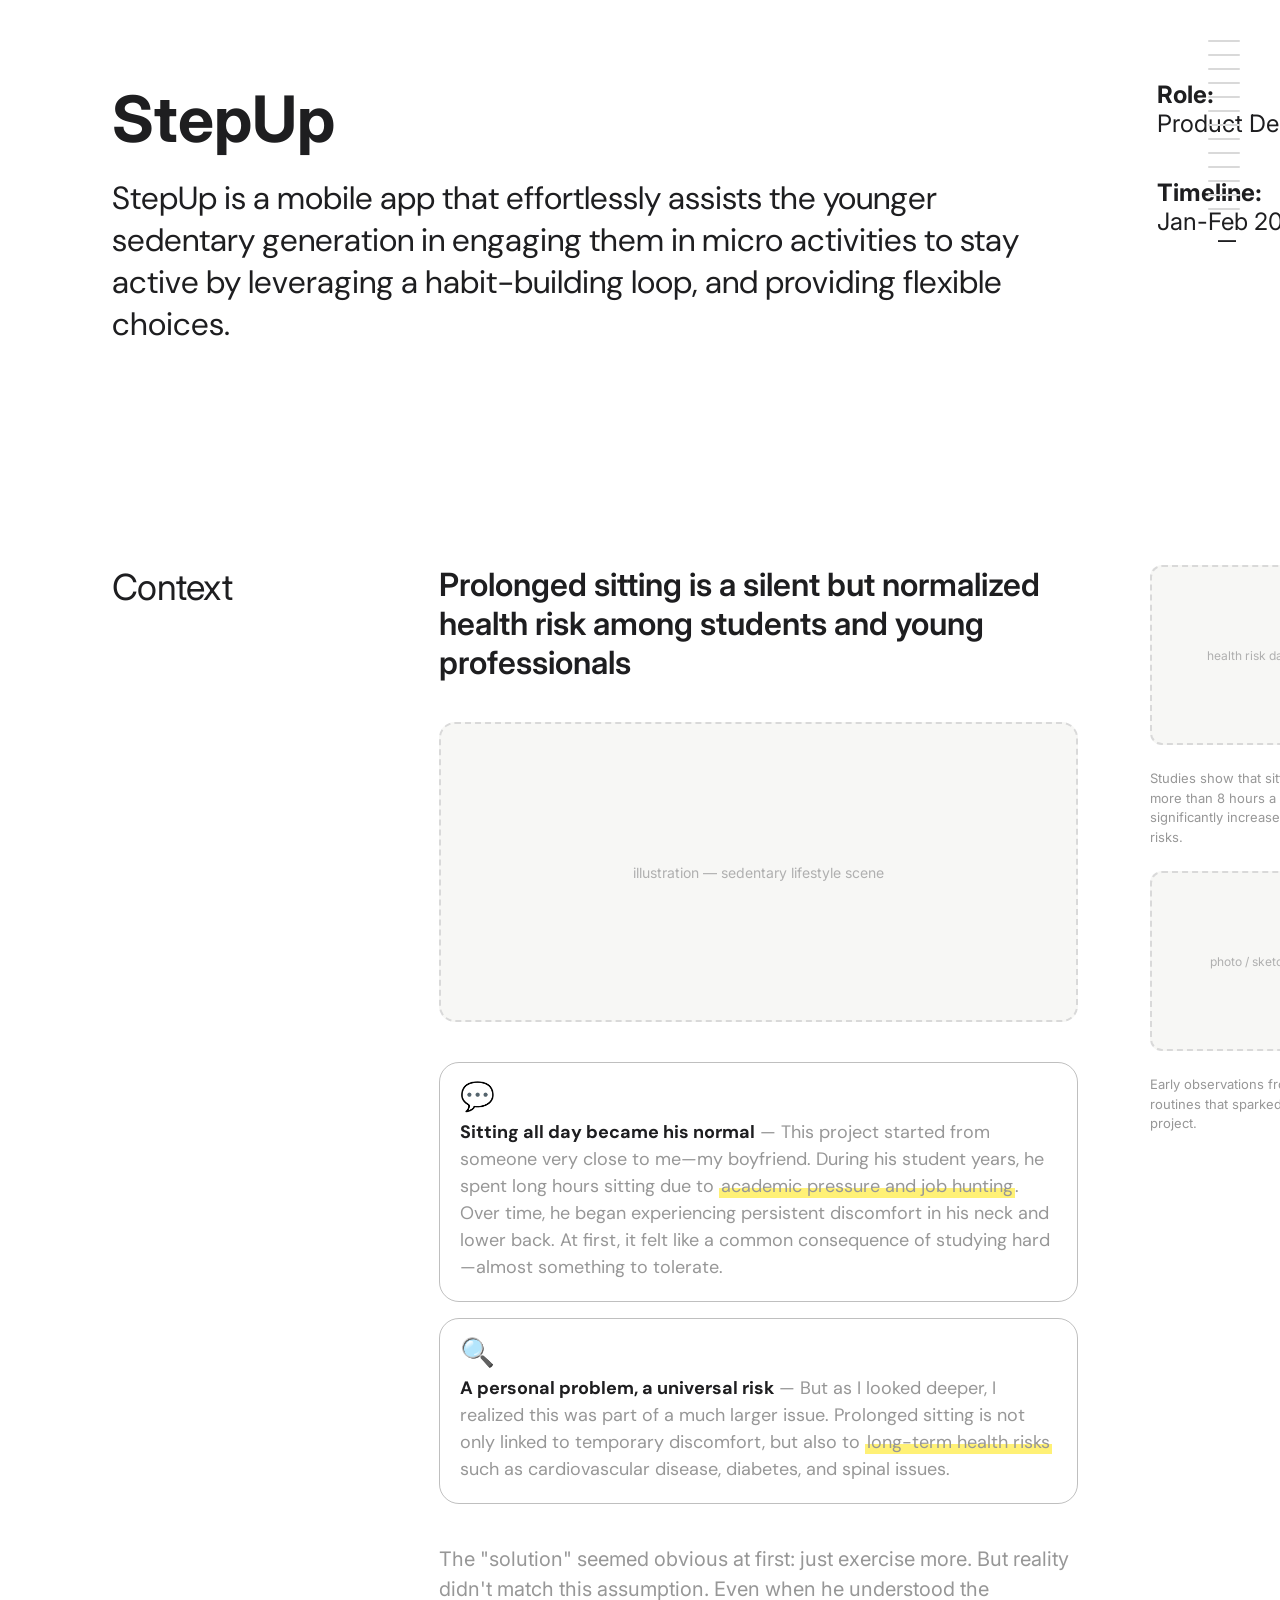
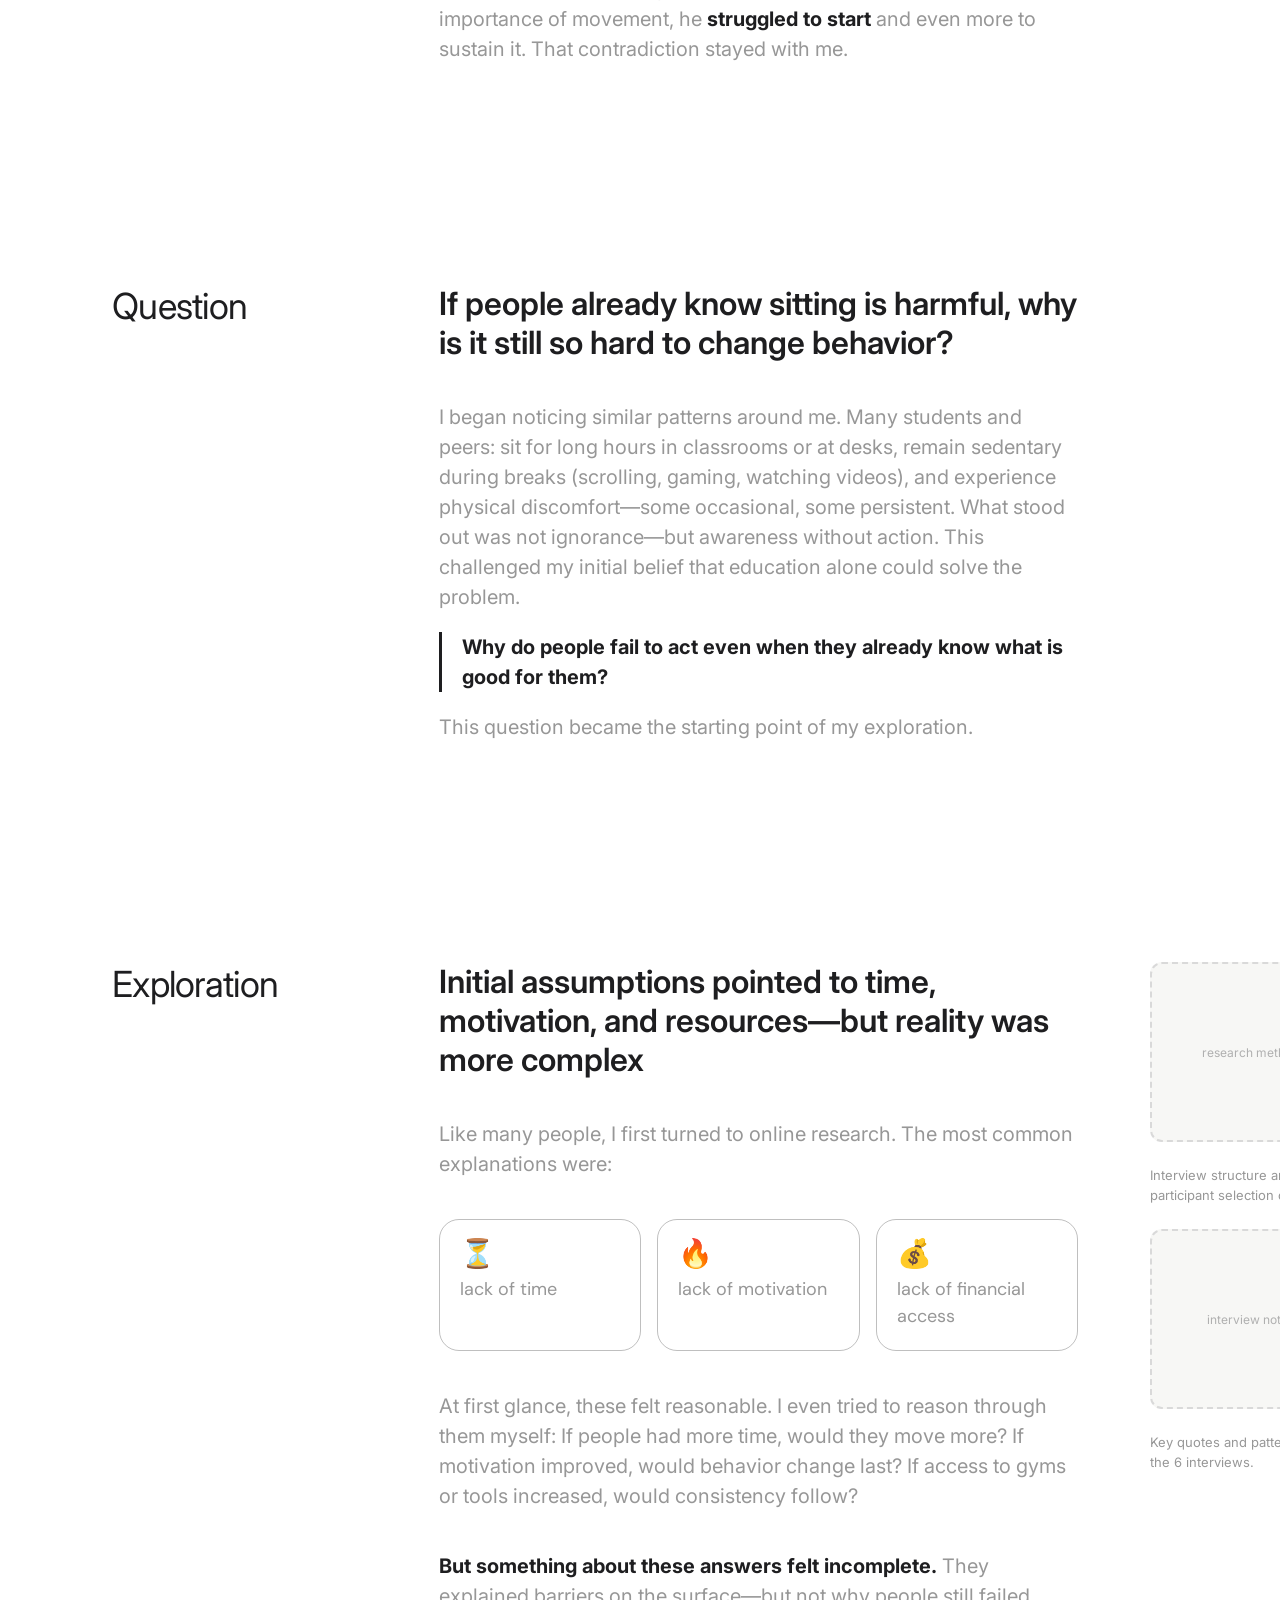
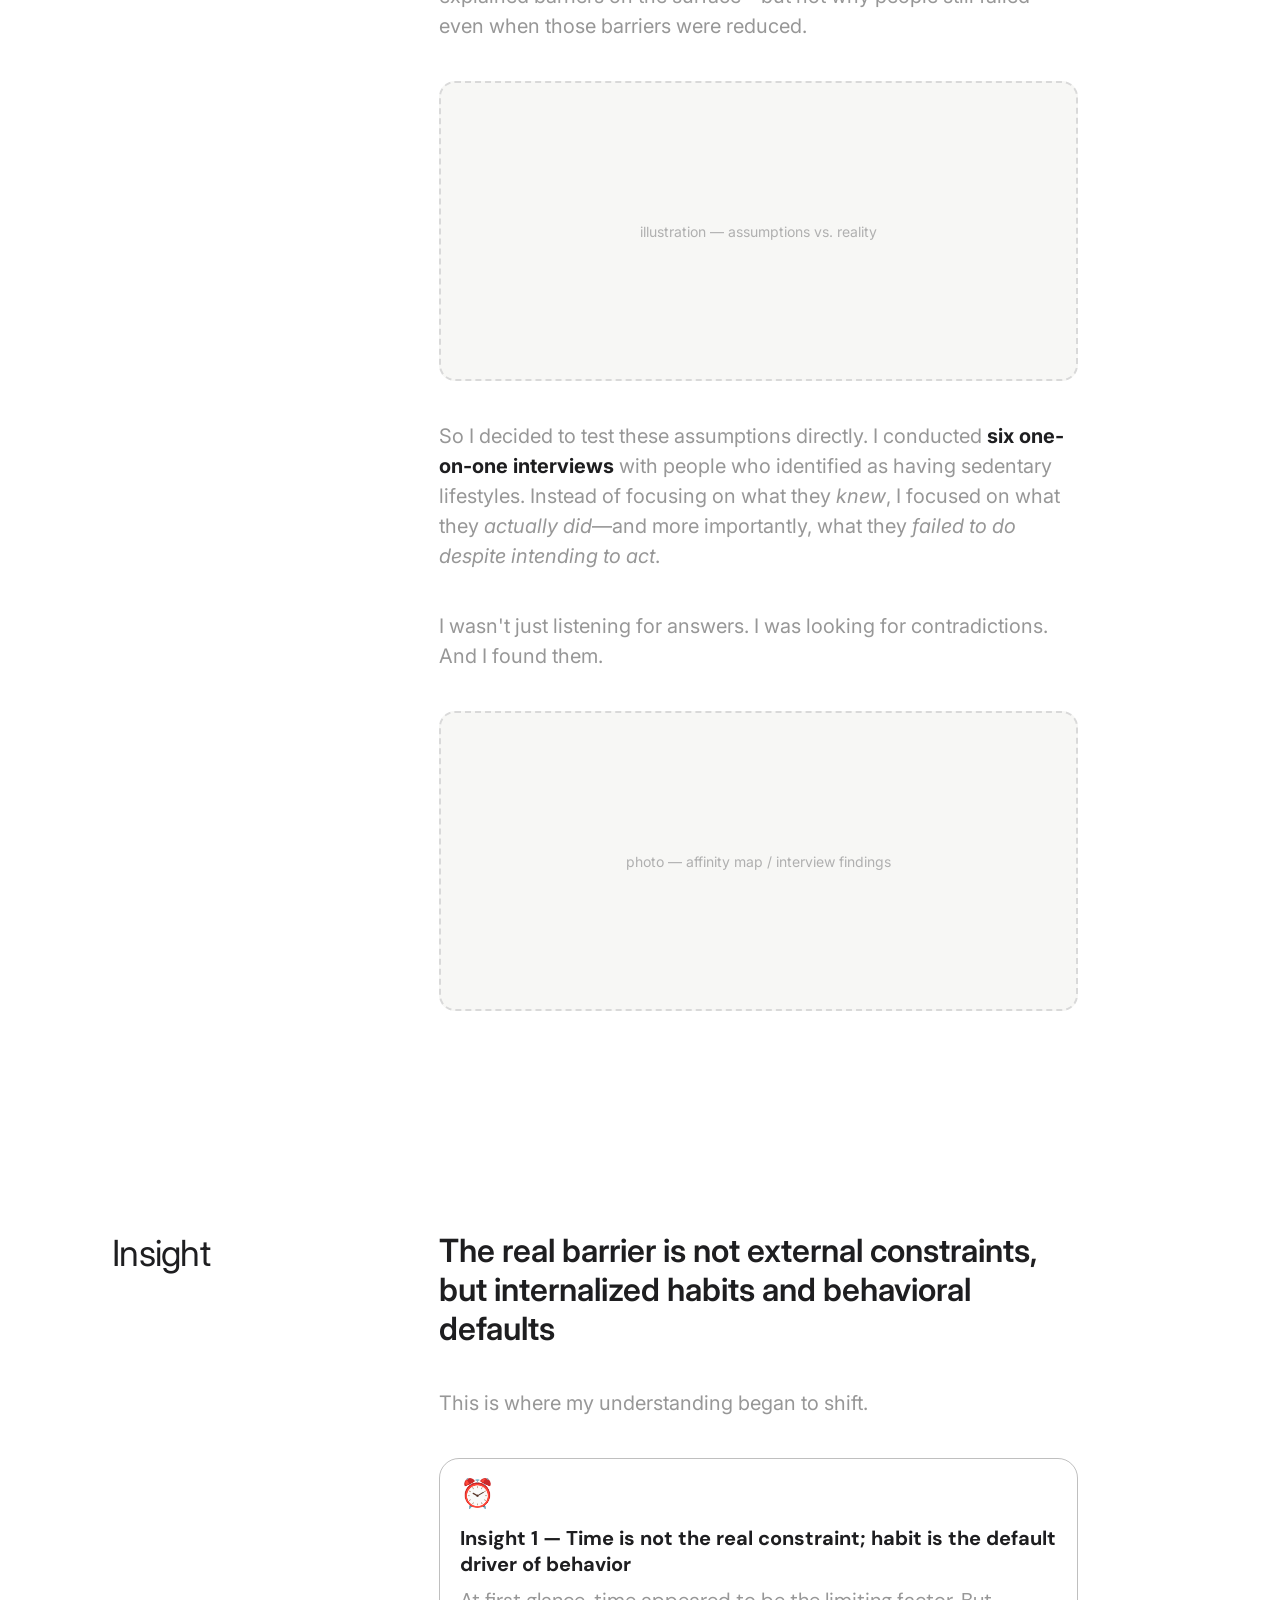
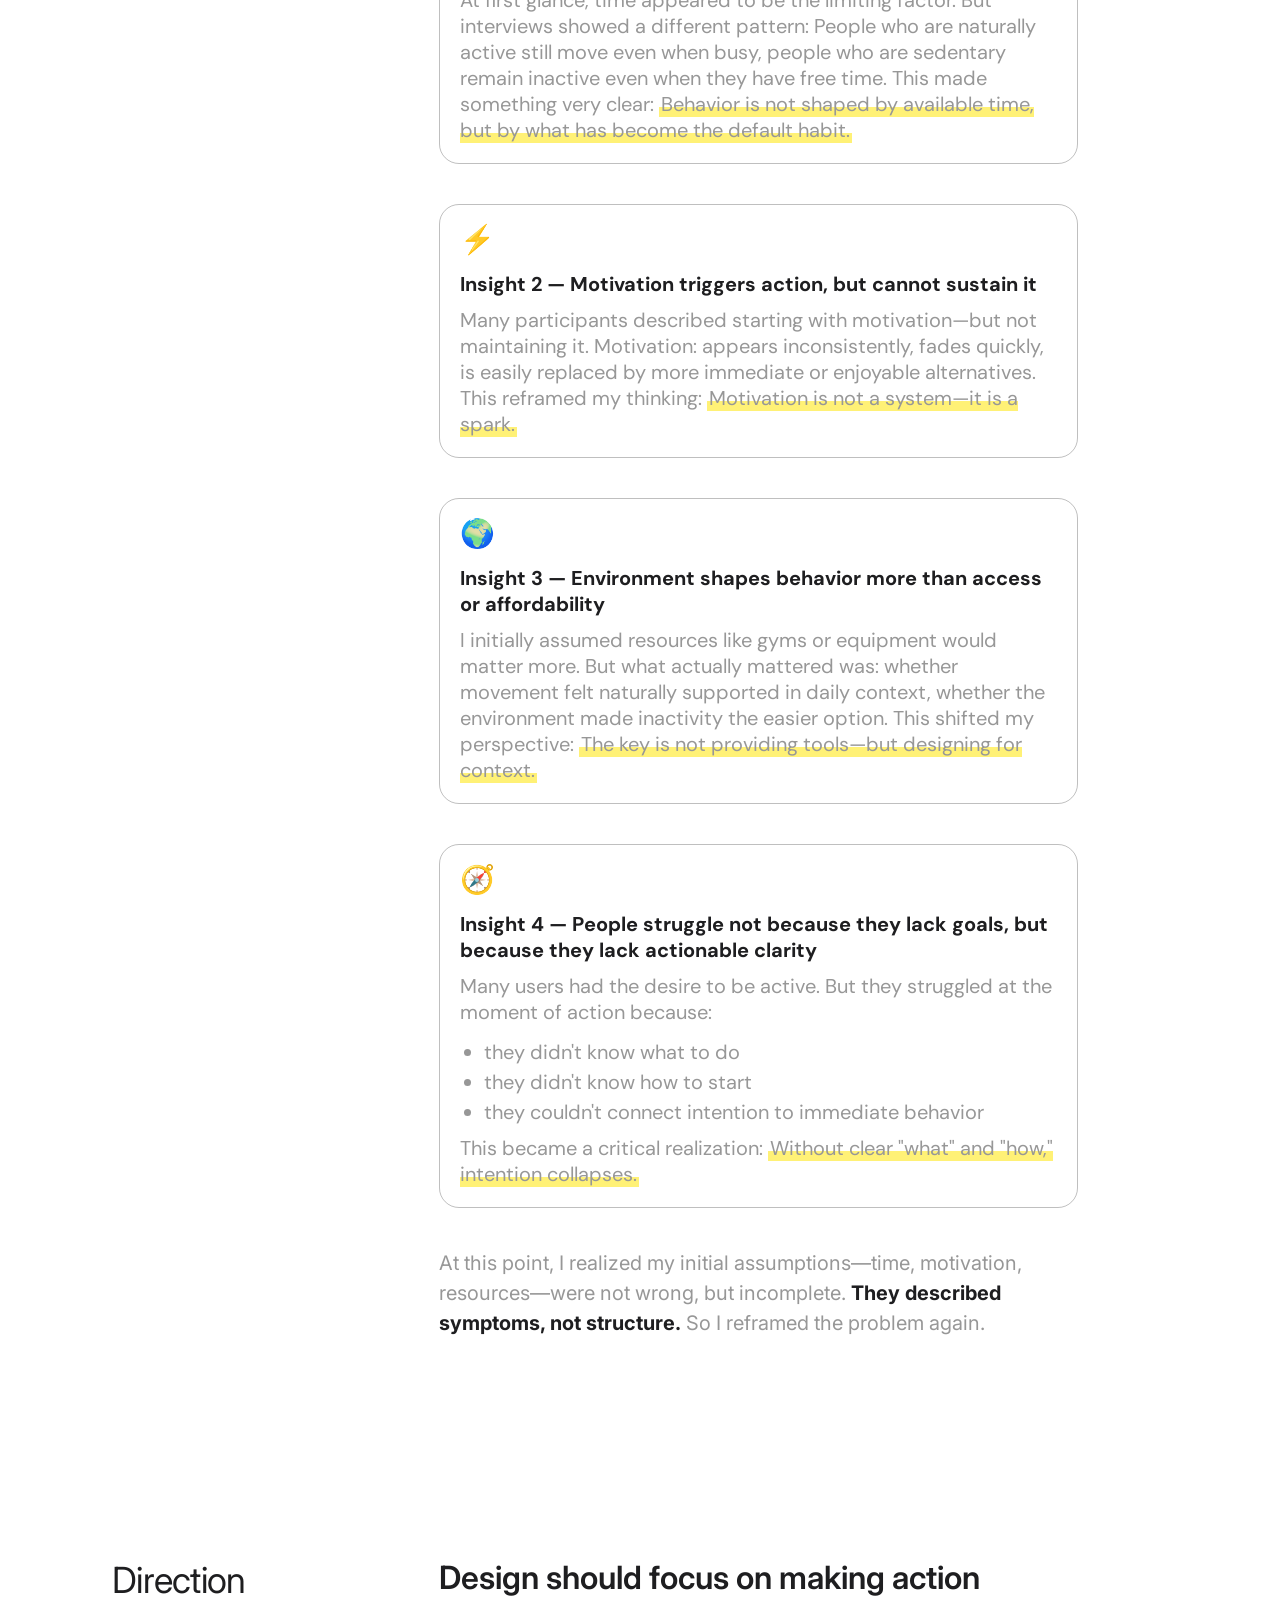
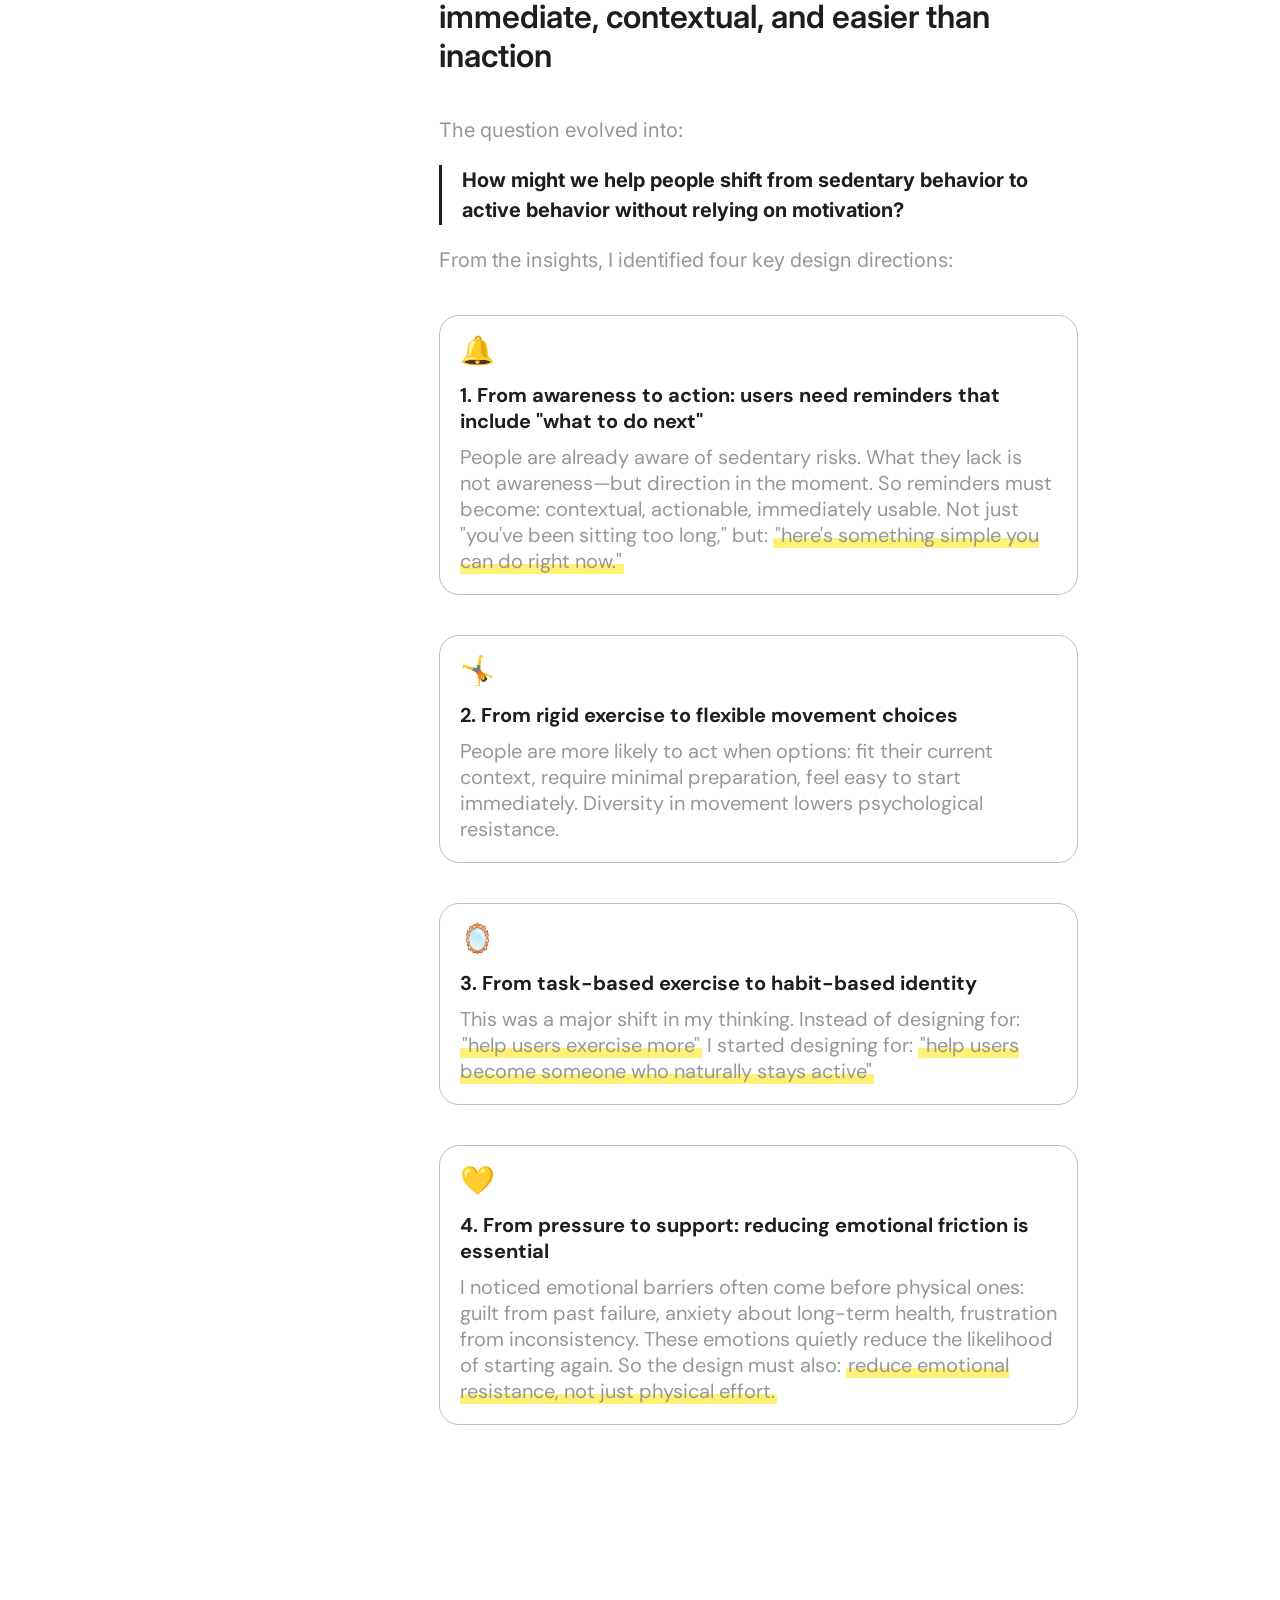
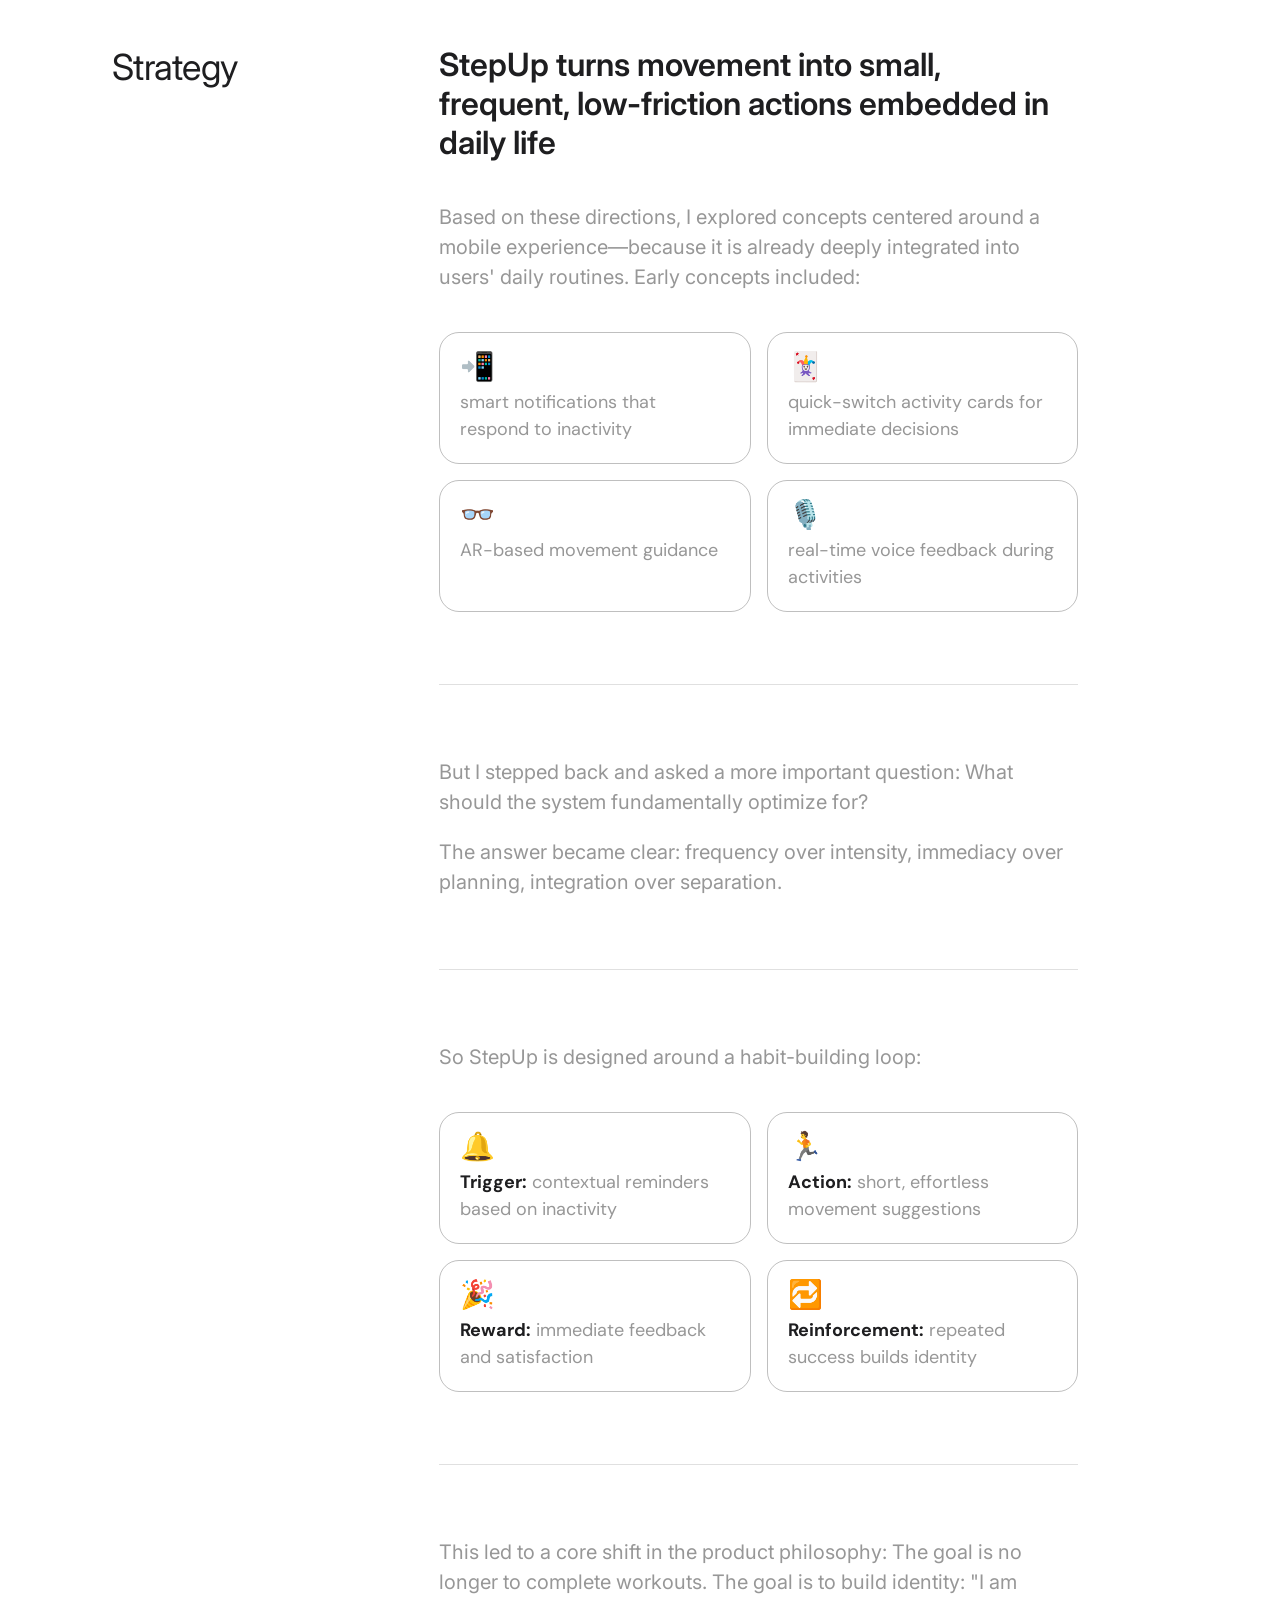
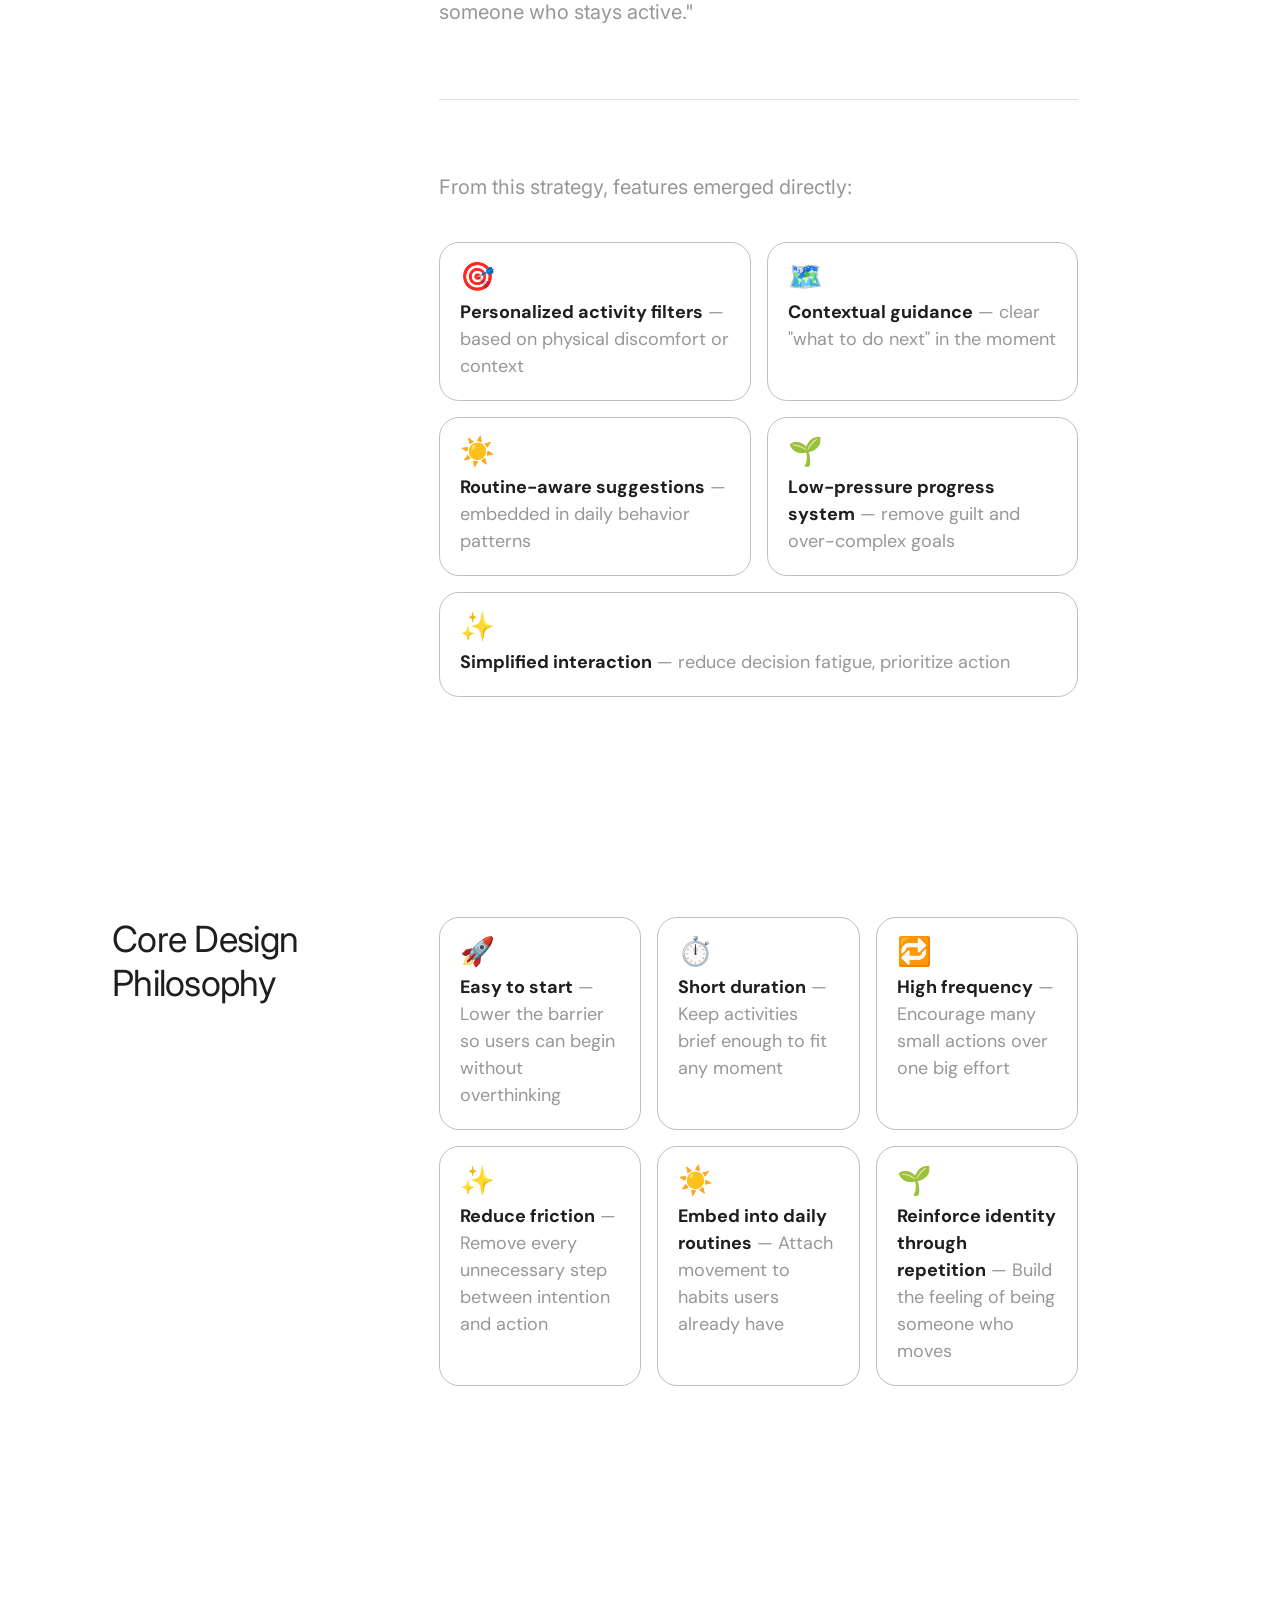
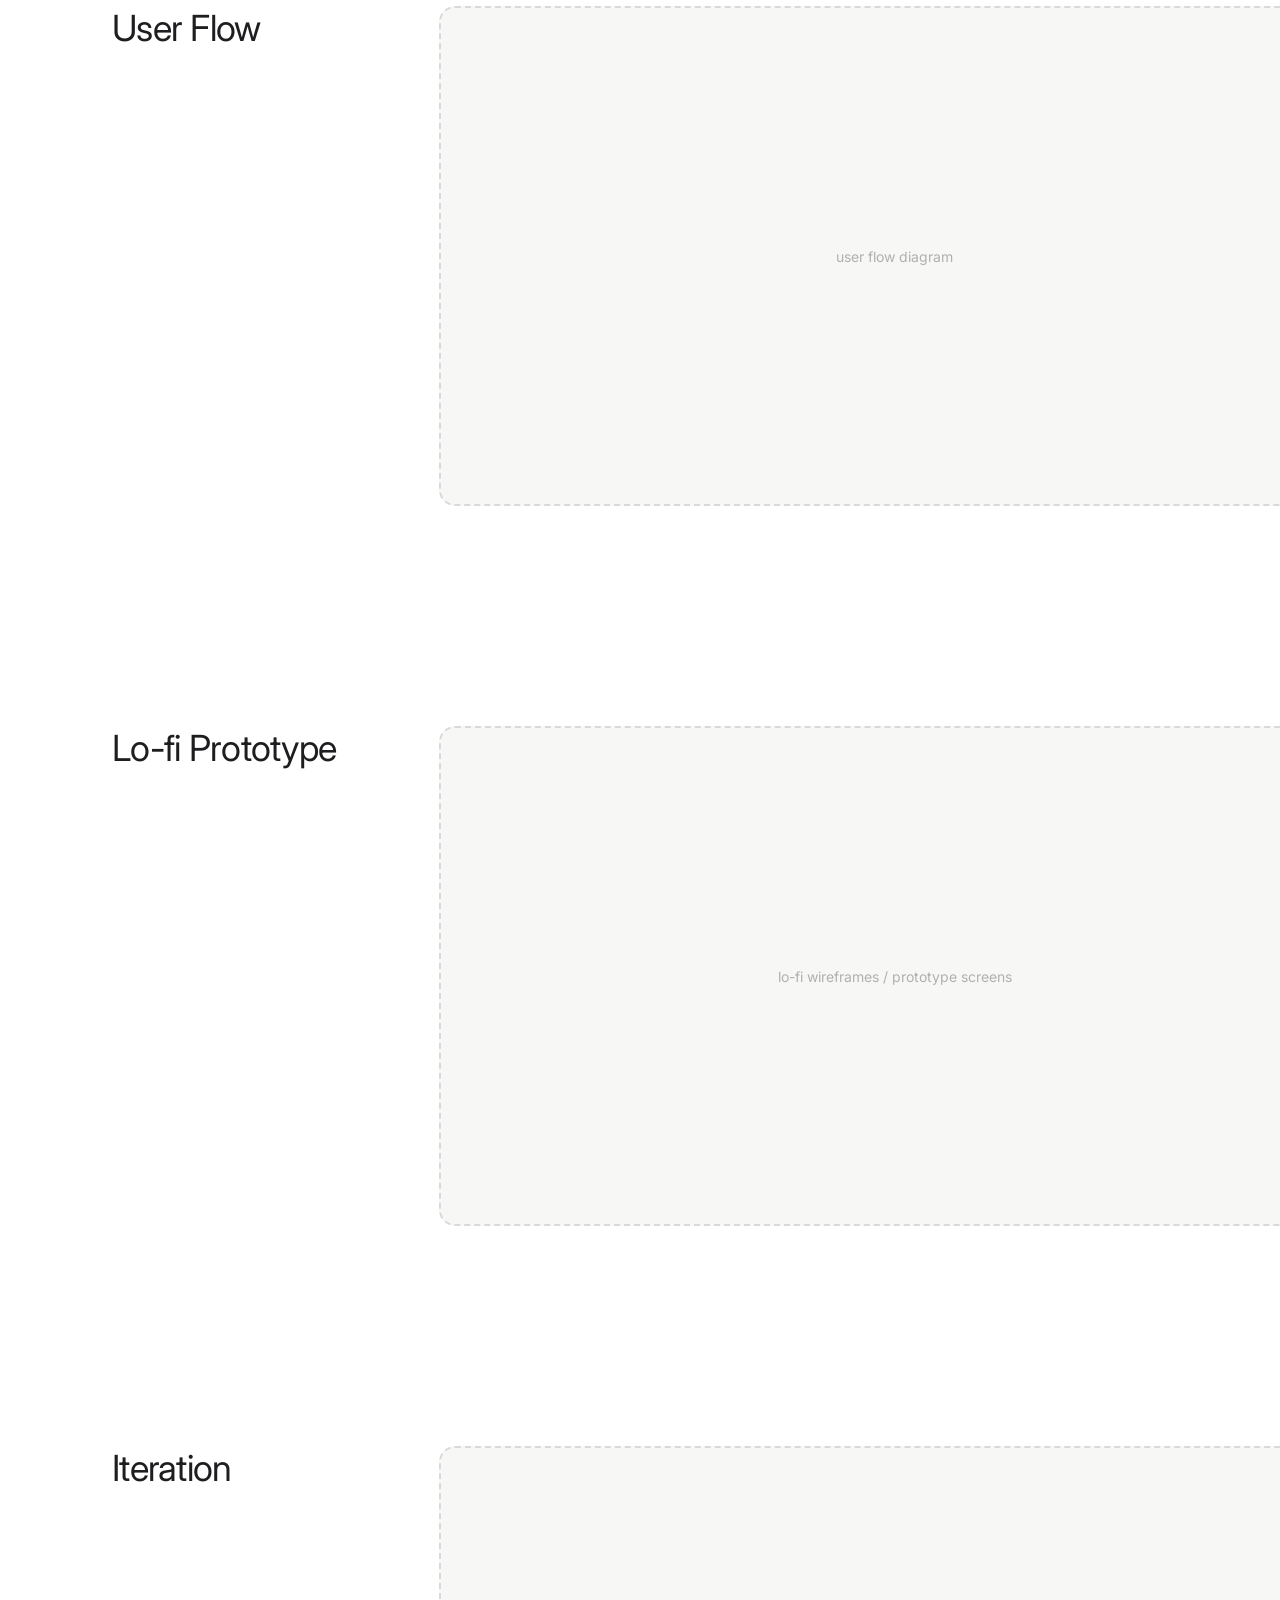
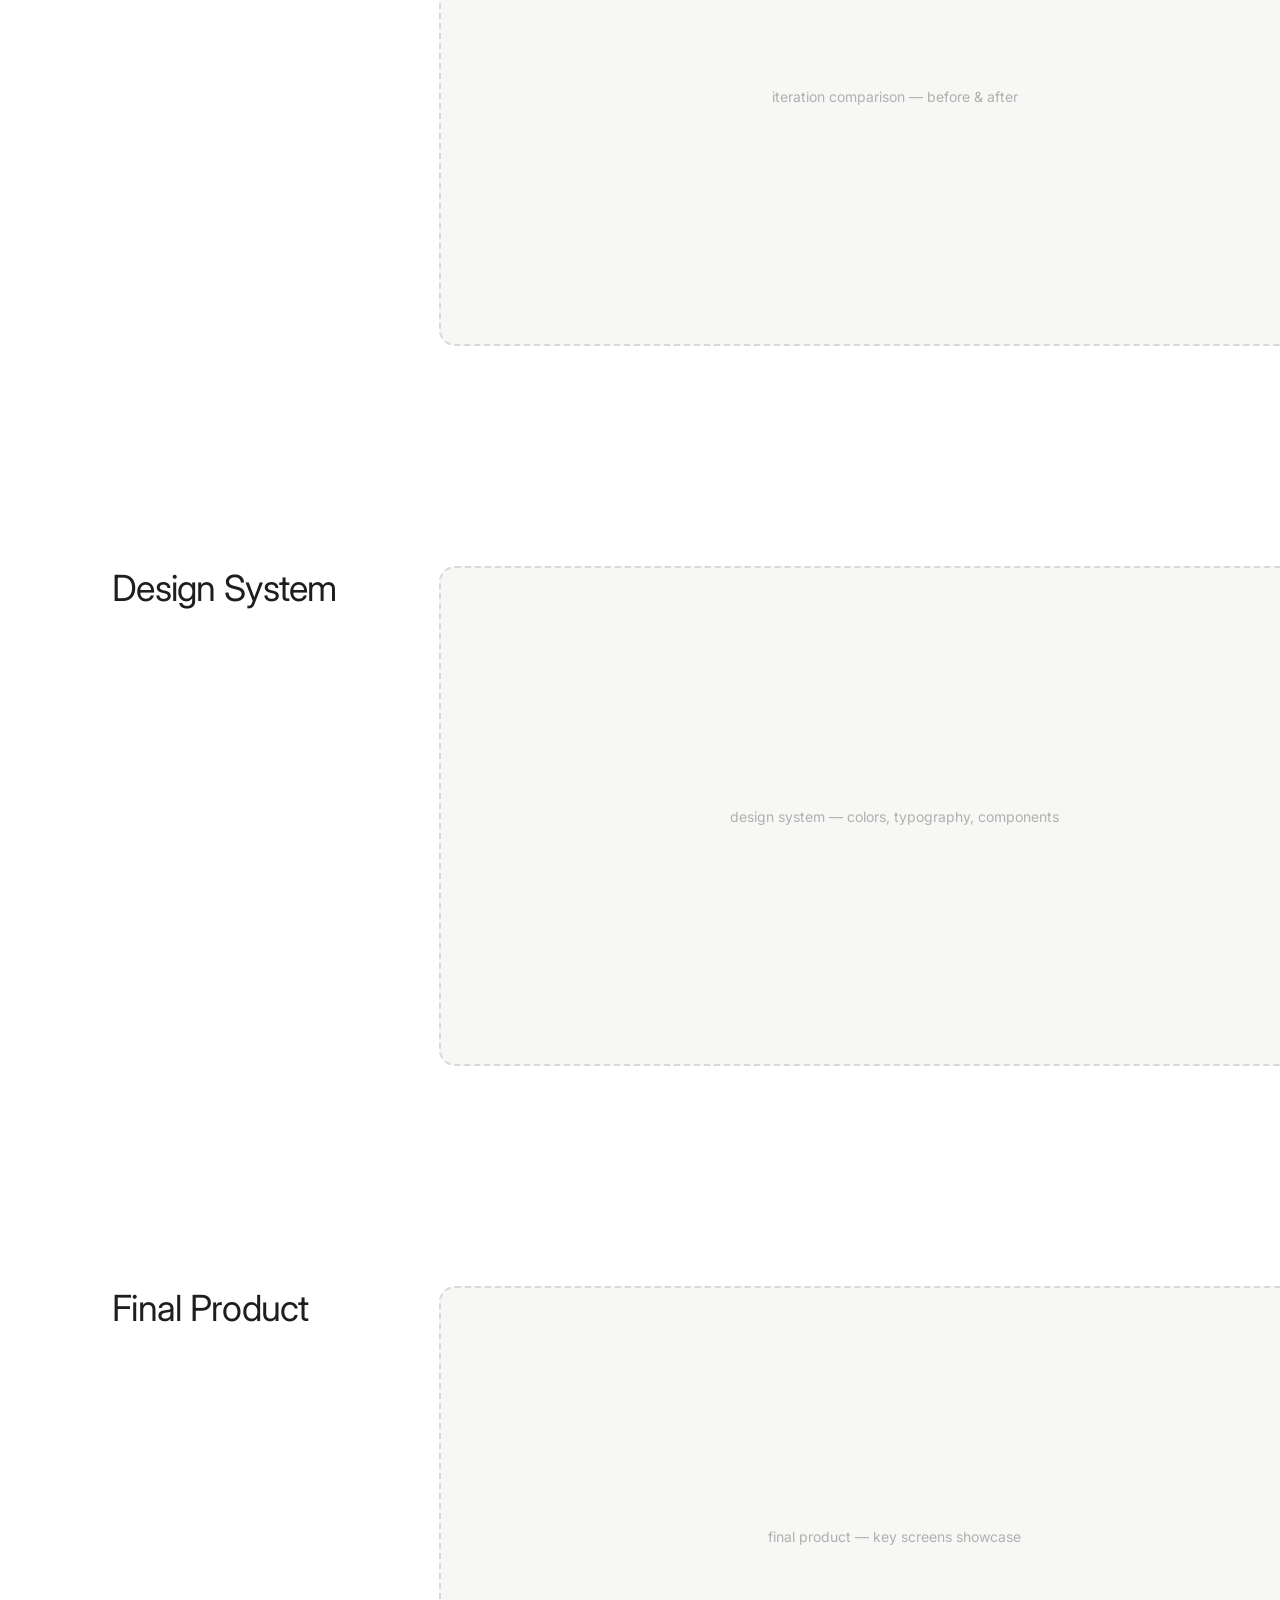
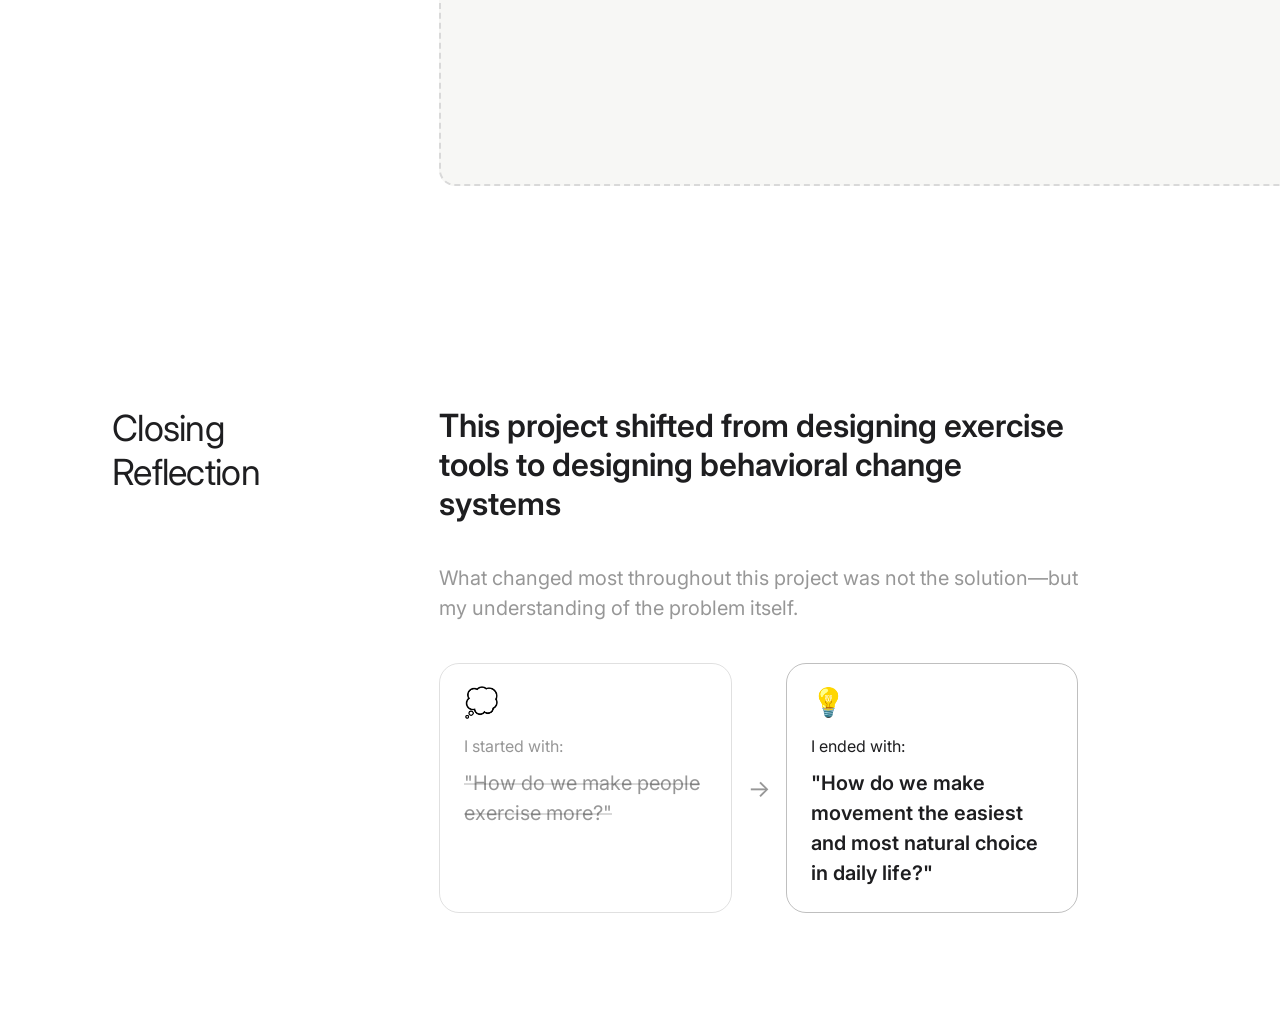
==== commit 8d8bd3a5: "v2: Add design process sections, card style updates, and yellow highlights - Added Core Design Philo" ====
--- a/index.html
+++ b/index.html
@@ -23,6 +23,11 @@
         <span class="nav-line" data-section="section-6"></span>
         <span class="nav-line" data-section="section-7"></span>
         <span class="nav-line" data-section="section-8"></span>
+        <span class="nav-line" data-section="section-9"></span>
+        <span class="nav-line" data-section="section-10"></span>
+        <span class="nav-line" data-section="section-11"></span>
+        <span class="nav-line" data-section="section-12"></span>
+        <span class="nav-line" data-section="section-13"></span>
       </div>
       <button class="nav-toggle" id="navExpand" aria-label="Expand navigation">
         <span class="nav-toggle-icon">—</span>
@@ -50,10 +55,20 @@
         <a href="#section-6" class="nav-item nav-subtitle">Strategy</a>
         <a href="#section-6" class="nav-item nav-title-link">StepUp turns movement into small, frequent, low-...</a>
 
-        <a href="#section-7" class="nav-item nav-subtitle">Closing Reflection</a>
-        <a href="#section-7" class="nav-item nav-title-link">This project shifted from designing exercise tools...</a>
-
-        <a href="#section-8" class="nav-item nav-subtitle">Core Design Philosophy</a>
+        <a href="#section-7" class="nav-item nav-subtitle">Core Design Philosophy</a>
+
+        <a href="#section-8" class="nav-item nav-subtitle">User Flow</a>
+
+        <a href="#section-9" class="nav-item nav-subtitle">Lo-fi Prototype</a>
+
+        <a href="#section-10" class="nav-item nav-subtitle">Iteration</a>
+
+        <a href="#section-11" class="nav-item nav-subtitle">Design System</a>
+
+        <a href="#section-12" class="nav-item nav-subtitle">Final Product</a>
+
+        <a href="#section-13" class="nav-item nav-subtitle">Closing Reflection</a>
+        <a href="#section-13" class="nav-item nav-title-link">This project shifted from designing exercise tools...</a>
       </div>
       <button class="nav-toggle" id="navCollapse" aria-label="Collapse navigation">
         <span class="nav-toggle-icon">—</span>
@@ -88,9 +103,31 @@
         <h3 class="title">
           Prolonged sitting is a silent but normalized health risk among students and young professionals
         </h3>
+
+        <div class="img-placeholder">
+          <span class="placeholder-label">illustration — sedentary lifestyle scene</span>
+        </div>
+
+        <div class="pill-cards pill-cards-vertical">
+          <div class="pill-card"><span class="card-emoji">💬</span><strong>Sitting all day became his normal</strong> — This project started from someone very close to me—my boyfriend. During his student years, he spent long hours sitting due to <mark>academic pressure and job hunting</mark>. Over time, he began experiencing persistent discomfort in his neck and lower back. At first, it felt like a common consequence of studying hard—almost something to tolerate.</div>
+          <div class="pill-card"><span class="card-emoji">🔍</span><strong>A personal problem, a universal risk</strong> — But as I looked deeper, I realized this was part of a much larger issue. Prolonged sitting is not only linked to temporary discomfort, but also to <mark>long-term health risks</mark> such as cardiovascular disease, diabetes, and spinal issues.</div>
+        </div>
+
         <p class="body-text">
-          This project started from someone very close to me—my boyfriend. During his student years, he spent long hours sitting due to academic pressure and job hunting. Over time, he began experiencing persistent discomfort in his neck and lower back. At first, it felt like a common consequence of studying hard—almost something to tolerate. But as I looked deeper, I realized this was part of a much larger issue. Prolonged sitting is not only linked to temporary discomfort, but also to long-term health risks such as cardiovascular disease, diabetes, and spinal issues. The "solution" seemed obvious at first: <strong>just exercise more.</strong> But reality didn't match this assumption. Even when he understood the importance of movement, he struggled to start and even more to sustain it. That contradiction stayed with me.
+          The "solution" seemed obvious at first: <span class="callout">just exercise more.</span> But reality didn't match this assumption. Even when he understood the importance of movement, he <strong>struggled to start</strong> and even more to sustain it. That contradiction stayed with me.
         </p>
+      </div>
+
+      <div class="section-aside">
+        <div class="aside-placeholder">
+          <span class="placeholder-label">health risk data</span>
+        </div>
+        <p class="aside-caption">Studies show that sitting for more than 8 hours a day significantly increases health risks.</p>
+
+        <div class="aside-placeholder">
+          <span class="placeholder-label">photo / sketch</span>
+        </div>
+        <p class="aside-caption">Early observations from daily routines that sparked the project.</p>
       </div>
     </div>
   </section>
@@ -122,9 +159,42 @@
         <h3 class="title">
           Initial assumptions pointed to time, motivation, and resources—but reality was more complex
         </h3>
-        <p class="body-text">
-          Like many people, I first turned to online research. The most common explanations were: lack of time, lack of motivation, lack of financial access. At first glance, these felt reasonable. I even tried to reason through them myself: If people had more time, would they move more? If motivation improved, would behavior change last? If access to gyms or tools increased, would consistency follow? <strong>But something about these answers felt incomplete.</strong> They explained barriers on the surface—but not why people still failed even when those barriers were reduced. So I decided to test these assumptions directly. I conducted six one-on-one interviews with people who identified as having sedentary lifestyles. Instead of focusing on what they <em>knew</em>, I focused on what they <em>actually did</em>—and more importantly, what they <em>failed to do despite intending to act</em>. I wasn't just listening for answers. I was looking for contradictions. And I found them.
-        </p>
+
+        <p class="body-text">Like many people, I first turned to online research. The most common explanations were:</p>
+
+        <div class="pill-cards pill-cards-3">
+          <div class="pill-card"><span class="card-emoji">⏳</span>lack of time</div>
+          <div class="pill-card"><span class="card-emoji">🔥</span>lack of motivation</div>
+          <div class="pill-card"><span class="card-emoji">💰</span>lack of financial access</div>
+        </div>
+
+        <p class="body-text">At first glance, these felt reasonable. I even tried to reason through them myself: If people had more time, would they move more? If motivation improved, would behavior change last? If access to gyms or tools increased, would consistency follow?</p>
+
+        <p class="body-text"><strong>But something about these answers felt incomplete.</strong> They explained barriers on the surface—but not why people still failed even when those barriers were reduced.</p>
+
+        <div class="img-placeholder">
+          <span class="placeholder-label">illustration — assumptions vs. reality</span>
+        </div>
+
+        <p class="body-text">So I decided to test these assumptions directly. I conducted <strong>six one-on-one interviews</strong> with people who identified as having sedentary lifestyles. Instead of focusing on what they <em>knew</em>, I focused on what they <em>actually did</em>—and more importantly, what they <em>failed to do despite intending to act</em>.</p>
+
+        <p class="body-text">I wasn't just listening for answers. I was looking for contradictions. And I found them.</p>
+
+        <div class="img-placeholder">
+          <span class="placeholder-label">photo — affinity map / interview findings</span>
+        </div>
+      </div>
+
+      <div class="section-aside">
+        <div class="aside-placeholder">
+          <span class="placeholder-label">research method</span>
+        </div>
+        <p class="aside-caption">Interview structure and participant selection criteria.</p>
+
+        <div class="aside-placeholder">
+          <span class="placeholder-label">interview notes</span>
+        </div>
+        <p class="aside-caption">Key quotes and patterns from the 6 interviews.</p>
       </div>
     </div>
   </section>
@@ -145,19 +215,19 @@
         <div class="insight-card">
           <span class="card-emoji">⏰</span>
           <p class="insight-card-title">Insight 1 — Time is not the real constraint; habit is the default driver of behavior</p>
-          <p class="insight-card-text">At first glance, time appeared to be the limiting factor. But interviews showed a different pattern: People who are naturally active still move even when busy, people who are sedentary remain inactive even when they have free time. This made something very clear: <span class="callout">Behavior is not shaped by available time, but by what has become the default habit.</span></p>
+          <p class="insight-card-text">At first glance, time appeared to be the limiting factor. But interviews showed a different pattern: People who are naturally active still move even when busy, people who are sedentary remain inactive even when they have free time. This made something very clear: <mark>Behavior is not shaped by available time, but by what has become the default habit.</mark></p>
         </div>
 
         <div class="insight-card">
           <span class="card-emoji">⚡</span>
           <p class="insight-card-title">Insight 2 — Motivation triggers action, but cannot sustain it</p>
-          <p class="insight-card-text">Many participants described starting with motivation—but not maintaining it. Motivation: appears inconsistently, fades quickly, is easily replaced by more immediate or enjoyable alternatives. This reframed my thinking: <span class="callout">Motivation is not a system—it is a spark.</span></p>
+          <p class="insight-card-text">Many participants described starting with motivation—but not maintaining it. Motivation: appears inconsistently, fades quickly, is easily replaced by more immediate or enjoyable alternatives. This reframed my thinking: <mark>Motivation is not a system—it is a spark.</mark></p>
         </div>
 
         <div class="insight-card">
           <span class="card-emoji">🌍</span>
           <p class="insight-card-title">Insight 3 — Environment shapes behavior more than access or affordability</p>
-          <p class="insight-card-text">I initially assumed resources like gyms or equipment would matter more. But what actually mattered was: whether movement felt naturally supported in daily context, whether the environment made inactivity the easier option. This shifted my perspective: <span class="callout">The key is not providing tools—but designing for context.</span></p>
+          <p class="insight-card-text">I initially assumed resources like gyms or equipment would matter more. But what actually mattered was: whether movement felt naturally supported in daily context, whether the environment made inactivity the easier option. This shifted my perspective: <mark>The key is not providing tools—but designing for context.</mark></p>
         </div>
 
         <div class="insight-card">
@@ -169,7 +239,7 @@
             <li>they didn't know how to start</li>
             <li>they couldn't connect intention to immediate behavior</li>
           </ul>
-          <p class="insight-card-text">This became a critical realization: <span class="callout">Without clear "what" and "how," intention collapses.</span></p>
+          <p class="insight-card-text">This became a critical realization: <mark>Without clear "what" and "how," intention collapses.</mark></p>
         </div>
 
         <p class="body-text">
@@ -197,7 +267,7 @@
         <div class="insight-card">
           <span class="card-emoji">🔔</span>
           <p class="insight-card-title">1. From awareness to action: users need reminders that include "what to do next"</p>
-          <p class="insight-card-text">People are already aware of sedentary risks. What they lack is not awareness—but direction in the moment. So reminders must become: contextual, actionable, immediately usable. Not just "you've been sitting too long," but: <span class="callout">"here's something simple you can do right now."</span></p>
+          <p class="insight-card-text">People are already aware of sedentary risks. What they lack is not awareness—but direction in the moment. So reminders must become: contextual, actionable, immediately usable. Not just "you've been sitting too long," but: <mark>"here's something simple you can do right now."</mark></p>
         </div>
 
         <div class="insight-card">
@@ -209,13 +279,13 @@
         <div class="insight-card">
           <span class="card-emoji">🪞</span>
           <p class="insight-card-title">3. From task-based exercise to habit-based identity</p>
-          <p class="insight-card-text">This was a major shift in my thinking. Instead of designing for: <span class="callout">"help users exercise more"</span> I started designing for: <span class="callout">"help users become someone who naturally stays active"</span></p>
+          <p class="insight-card-text">This was a major shift in my thinking. Instead of designing for: <mark>"help users exercise more"</mark> I started designing for: <mark>"help users become someone who naturally stays active"</mark></p>
         </div>
 
         <div class="insight-card">
           <span class="card-emoji">💛</span>
           <p class="insight-card-title">4. From pressure to support: reducing emotional friction is essential</p>
-          <p class="insight-card-text">I noticed emotional barriers often come before physical ones: guilt from past failure, anxiety about long-term health, frustration from inconsistency. These emotions quietly reduce the likelihood of starting again. So the design must also: <span class="callout">reduce emotional resistance, not just physical effort.</span></p>
+          <p class="insight-card-text">I noticed emotional barriers often come before physical ones: guilt from past failure, anxiety about long-term health, frustration from inconsistency. These emotions quietly reduce the likelihood of starting again. So the design must also: <mark>reduce emotional resistance, not just physical effort.</mark></p>
         </div>
       </div>
     </div>
@@ -276,8 +346,86 @@
     </div>
   </section>
 
-  <!-- Section 7: Closing Reflection -->
+  <!-- Section 7: Core Design Philosophy -->
   <section class="section" id="section-7">
+    <div class="content-wrapper">
+      <h2 class="subtitle">Core Design Philosophy</h2>
+
+      <div class="section-body">
+        <div class="pill-cards pill-cards-3">
+          <div class="pill-card"><span class="card-emoji">🚀</span><strong>Easy to start</strong> — Lower the barrier so users can begin without overthinking</div>
+          <div class="pill-card"><span class="card-emoji">⏱️</span><strong>Short duration</strong> — Keep activities brief enough to fit any moment</div>
+          <div class="pill-card"><span class="card-emoji">🔁</span><strong>High frequency</strong> — Encourage many small actions over one big effort</div>
+          <div class="pill-card"><span class="card-emoji">✨</span><strong>Reduce friction</strong> — Remove every unnecessary step between intention and action</div>
+          <div class="pill-card"><span class="card-emoji">☀️</span><strong>Embed into daily routines</strong> — Attach movement to habits users already have</div>
+          <div class="pill-card"><span class="card-emoji">🌱</span><strong>Reinforce identity through repetition</strong> — Build the feeling of being someone who moves</div>
+        </div>
+      </div>
+    </div>
+  </section>
+
+  <!-- Section 8: User Flow -->
+  <section class="section section-visual" id="section-8">
+    <div class="content-wrapper">
+      <h2 class="subtitle">User Flow</h2>
+      <div class="section-body">
+        <div class="img-placeholder img-placeholder-large">
+          <span class="placeholder-label">user flow diagram</span>
+        </div>
+      </div>
+    </div>
+  </section>
+
+  <!-- Section 9: Lo-fi Prototype -->
+  <section class="section section-visual" id="section-9">
+    <div class="content-wrapper">
+      <h2 class="subtitle">Lo-fi Prototype</h2>
+      <div class="section-body">
+        <div class="img-placeholder img-placeholder-large">
+          <span class="placeholder-label">lo-fi wireframes / prototype screens</span>
+        </div>
+      </div>
+    </div>
+  </section>
+
+  <!-- Section 10: Iteration -->
+  <section class="section section-visual" id="section-10">
+    <div class="content-wrapper">
+      <h2 class="subtitle">Iteration</h2>
+      <div class="section-body">
+        <div class="img-placeholder img-placeholder-large">
+          <span class="placeholder-label">iteration comparison — before & after</span>
+        </div>
+      </div>
+    </div>
+  </section>
+
+  <!-- Section 11: Design System -->
+  <section class="section section-visual" id="section-11">
+    <div class="content-wrapper">
+      <h2 class="subtitle">Design System</h2>
+      <div class="section-body">
+        <div class="img-placeholder img-placeholder-large">
+          <span class="placeholder-label">design system — colors, typography, components</span>
+        </div>
+      </div>
+    </div>
+  </section>
+
+  <!-- Section 12: Final Product -->
+  <section class="section section-visual" id="section-12">
+    <div class="content-wrapper">
+      <h2 class="subtitle">Final Product</h2>
+      <div class="section-body">
+        <div class="img-placeholder img-placeholder-large">
+          <span class="placeholder-label">final product — key screens showcase</span>
+        </div>
+      </div>
+    </div>
+  </section>
+
+  <!-- Section 13: Closing Reflection -->
+  <section class="section" id="section-13">
     <div class="content-wrapper">
       <h2 class="subtitle">Closing Reflection</h2>
 
@@ -304,26 +452,6 @@
     </div>
   </section>
 
-  <!-- Section 8: Core Design Philosophy -->
-  <section class="section" id="section-8">
-    <div class="content-wrapper">
-      <h2 class="subtitle">Core Design Philosophy</h2>
-
-      <div class="section-body">
-        <div class="body-text">
-          <ul>
-            <li>Easy to start</li>
-            <li>Short duration</li>
-            <li>High frequency</li>
-            <li>Reduce friction</li>
-            <li>Embed into daily routines</li>
-            <li>Reinforce identity through repetition</li>
-          </ul>
-        </div>
-      </div>
-    </div>
-  </section>
-
   <script>
     const navCollapsed = document.getElementById('navCollapsed');
     const navExpanded = document.getElementById('navExpanded');
--- a/styles.css
+++ b/styles.css
@@ -196,6 +196,37 @@
   align-items: flex-start;
 }
 
+.section-aside {
+  width: 200px;
+  flex-shrink: 0;
+  display: flex;
+  flex-direction: column;
+  gap: 24px;
+}
+
+.aside-placeholder {
+  width: 100%;
+  height: 180px;
+  background: #f7f7f5;
+  border-radius: 12px;
+  display: flex;
+  align-items: center;
+  justify-content: center;
+  border: 2px dashed #d9d9d9;
+}
+
+.aside-placeholder .placeholder-label {
+  font-size: 12px;
+}
+
+.aside-caption {
+  font-family: 'Inter', sans-serif;
+  font-weight: 400;
+  font-size: 13px;
+  line-height: 1.5;
+  color: #979797;
+}
+
 .subtitle {
   font-family: 'Inter', sans-serif;
   font-weight: 400;
@@ -240,8 +271,28 @@
   color: #1e1e20;
 }
 
+mark {
+  background: linear-gradient(to top, #FFF176 40%, transparent 40%);
+  color: inherit;
+  padding: 0 2px;
+}
+
 .body-text p + p {
   margin-top: 1em;
+}
+
+.pill-cards-3 .pill-card {
+  flex: 1 1 calc(33.33% - 11px);
+  min-width: 150px;
+}
+
+.pill-cards-vertical {
+  flex-direction: column;
+}
+
+.pill-cards-vertical .pill-card {
+  flex: none;
+  min-width: 0;
 }
 
 .divider {
@@ -259,6 +310,61 @@
   flex-direction: column;
   gap: 10px;
   overflow: hidden;
+}
+
+.img-placeholder {
+  width: 100%;
+  height: 300px;
+  background: #f7f7f5;
+  border-radius: 16px;
+  display: flex;
+  align-items: center;
+  justify-content: center;
+  border: 2px dashed #d9d9d9;
+}
+
+.placeholder-label {
+  font-family: 'Inter', sans-serif;
+  font-weight: 400;
+  font-size: 14px;
+  color: #b0b0b0;
+}
+
+.two-col {
+  display: flex;
+  gap: 24px;
+}
+
+.two-col-left,
+.two-col-right {
+  flex: 1;
+  border: 1px solid rgba(0, 0, 0, 0.25);
+  border-radius: 20px;
+  padding: 24px;
+}
+
+.two-col-label {
+  font-family: 'Inter', sans-serif;
+  font-weight: 600;
+  font-size: 14px;
+  letter-spacing: 0.5px;
+  text-transform: uppercase;
+  color: #979797;
+  margin-bottom: 12px;
+}
+
+.highlight-card {
+  border: 1px solid rgba(0, 0, 0, 0.25);
+  border-radius: 20px;
+  padding: 24px;
+}
+
+.highlight-card-text {
+  font-family: 'Inter', sans-serif;
+  font-weight: 500;
+  font-size: 20px;
+  line-height: 1.5;
+  color: #1e1e20;
 }
 
 .card-emoji {
@@ -509,3 +615,19 @@
   height: 100%;
   object-fit: cover;
 }
+
+/* Visual sections (image-heavy design process pages) */
+.section-visual .section-body {
+  width: 911px;
+}
+
+.img-placeholder-large {
+  width: 100%;
+  height: 500px;
+  background: #f7f7f5;
+  border-radius: 16px;
+  display: flex;
+  align-items: center;
+  justify-content: center;
+  border: 2px dashed #d9d9d9;
+}
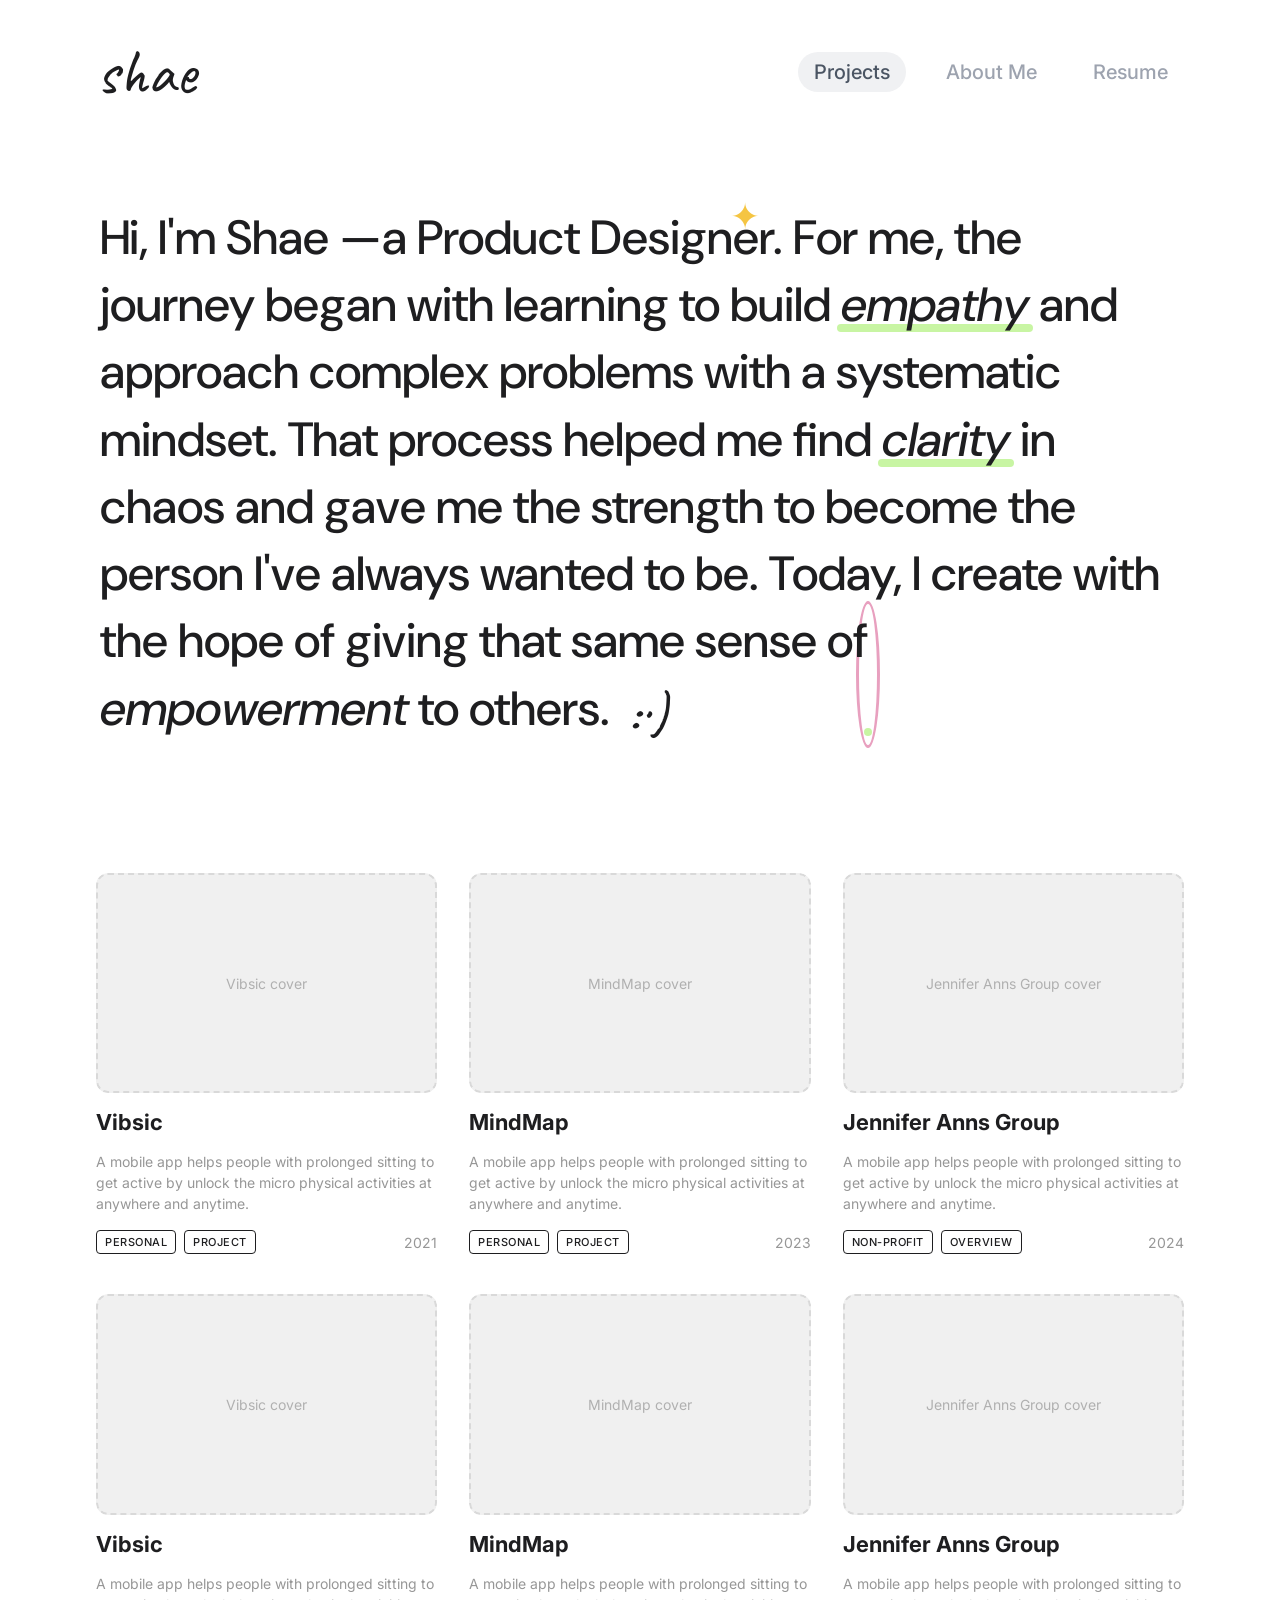
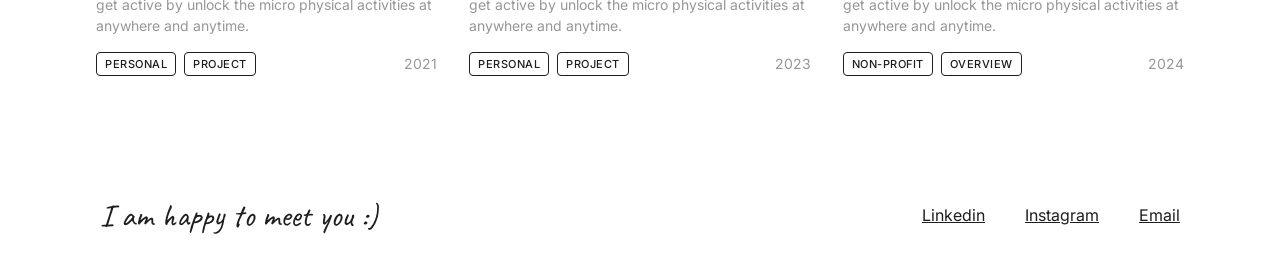
==== commit bdb6375a: "v3: Add homepage, restructure into multi-page site - New homepage (index.html + home.css) with hero " ====
--- a/index.html
+++ b/index.html
@@ -3,523 +3,156 @@
 <head>
   <meta charset="UTF-8">
   <meta name="viewport" content="width=device-width, initial-scale=1.0">
-  <title>Design Opportunities</title>
+  <title>Shae — Product Designer</title>
   <link rel="preconnect" href="https://fonts.googleapis.com">
   <link rel="preconnect" href="https://fonts.gstatic.com" crossorigin>
-  <link href="https://fonts.googleapis.com/css2?family=Inter:wght@400;600&family=DM+Sans:opsz,wght@9..40,400;9..40,700&display=swap" rel="stylesheet">
-  <link rel="stylesheet" href="styles.css">
+  <link href="https://fonts.googleapis.com/css2?family=Inter:wght@400;500;600;700&family=DM+Sans:opsz,wght@9..40,400;9..40,700&family=Caveat&display=swap" rel="stylesheet">
+  <link rel="stylesheet" href="home.css">
 </head>
 <body>
-  <!-- Side Navigation -->
-  <nav class="side-nav" id="sideNav">
-    <!-- Collapsed view -->
-    <div class="nav-collapsed" id="navCollapsed">
-      <div class="nav-lines">
-        <span class="nav-line" data-section="section-1"></span>
-        <span class="nav-line" data-section="section-2"></span>
-        <span class="nav-line" data-section="section-3"></span>
-        <span class="nav-line" data-section="section-4"></span>
-        <span class="nav-line" data-section="section-5"></span>
-        <span class="nav-line" data-section="section-6"></span>
-        <span class="nav-line" data-section="section-7"></span>
-        <span class="nav-line" data-section="section-8"></span>
-        <span class="nav-line" data-section="section-9"></span>
-        <span class="nav-line" data-section="section-10"></span>
-        <span class="nav-line" data-section="section-11"></span>
-        <span class="nav-line" data-section="section-12"></span>
-        <span class="nav-line" data-section="section-13"></span>
-      </div>
-      <button class="nav-toggle" id="navExpand" aria-label="Expand navigation">
-        <span class="nav-toggle-icon">—</span>
-      </button>
-    </div>
 
-    <!-- Expanded view -->
-    <div class="nav-expanded" id="navExpanded">
-      <div class="nav-menu">
-        <a href="#section-1" class="nav-item nav-subtitle">Context</a>
-        <a href="#section-1" class="nav-item nav-title-link">Prolonged sitting is a silent but normalized health ris...</a>
-
-        <a href="#section-2" class="nav-item nav-subtitle">Question</a>
-        <a href="#section-2" class="nav-item nav-title-link">If people already know sitting is harmful, why is i...</a>
-
-        <a href="#section-3" class="nav-item nav-subtitle">Exploration</a>
-        <a href="#section-3" class="nav-item nav-title-link">Initial assumptions pointed to time, motivation, and...</a>
-
-        <a href="#section-4" class="nav-item nav-subtitle">Insight</a>
-        <a href="#section-4" class="nav-item nav-title-link">The real barrier is not external constraints, but...</a>
-
-        <a href="#section-5" class="nav-item nav-subtitle">Direction</a>
-        <a href="#section-5" class="nav-item nav-title-link">Design should focus on making action immediate...</a>
-
-        <a href="#section-6" class="nav-item nav-subtitle">Strategy</a>
-        <a href="#section-6" class="nav-item nav-title-link">StepUp turns movement into small, frequent, low-...</a>
-
-        <a href="#section-7" class="nav-item nav-subtitle">Core Design Philosophy</a>
-
-        <a href="#section-8" class="nav-item nav-subtitle">User Flow</a>
-
-        <a href="#section-9" class="nav-item nav-subtitle">Lo-fi Prototype</a>
-
-        <a href="#section-10" class="nav-item nav-subtitle">Iteration</a>
-
-        <a href="#section-11" class="nav-item nav-subtitle">Design System</a>
-
-        <a href="#section-12" class="nav-item nav-subtitle">Final Product</a>
-
-        <a href="#section-13" class="nav-item nav-subtitle">Closing Reflection</a>
-        <a href="#section-13" class="nav-item nav-title-link">This project shifted from designing exercise tools...</a>
-      </div>
-      <button class="nav-toggle" id="navCollapse" aria-label="Collapse navigation">
-        <span class="nav-toggle-icon">—</span>
-      </button>
-    </div>
-  </nav>
-
-  <!-- Hero -->
-  <header class="hero">
-    <div class="hero-left">
-      <h1 class="hero-title">StepUp</h1>
-      <p class="hero-description">StepUp is a mobile app that effortlessly assists the younger sedentary generation in engaging them in micro activities to stay active by leveraging a habit-building loop, and providing flexible choices.</p>
-    </div>
-    <div class="hero-right">
-      <div class="hero-meta">
-        <p class="hero-meta-label">Role:</p>
-        <p class="hero-meta-value">Product Designer</p>
-      </div>
-      <div class="hero-meta">
-        <p class="hero-meta-label">Timeline:</p>
-        <p class="hero-meta-value">Jan-Feb 2023</p>
-      </div>
-    </div>
+  <!-- Header -->
+  <header class="site-header">
+    <p class="site-logo">shae</p>
+    <nav class="site-nav">
+      <a href="index.html" class="nav-pill nav-pill-active">Projects</a>
+      <a href="#" class="nav-pill">About Me</a>
+      <a href="#" class="nav-pill">Resume</a>
+    </nav>
   </header>
 
-  <!-- Section 1: Context -->
-  <section class="section" id="section-1">
-    <div class="content-wrapper">
-      <h2 class="subtitle">Context</h2>
+  <!-- Hero Intro -->
+  <section class="home-hero">
+    <p class="home-hero-text">
+      Hi, I'm Shae —a Product Designer. For me, the journey began with learning to build
+      <span class="highlight-word">empathy</span> and approach complex problems
+      with a systematic mindset. That process helped me find
+      <span class="highlight-word">clarity</span> in chaos and gave
+      me the strength to become the person I've always wanted to be. Today, I create with
+      the hope of giving that same sense of
+      <span class="highlight-word highlight-circle">empowerment</span> to others. <span class="deco-smiley">:·)</span>
+    </p>
+    <span class="deco-star">✦</span>
+  </section>
 
-      <div class="section-body">
-        <h3 class="title">
-          Prolonged sitting is a silent but normalized health risk among students and young professionals
-        </h3>
+  <!-- Projects Grid -->
+  <section class="projects">
+    <div class="projects-grid">
 
-        <div class="img-placeholder">
-          <span class="placeholder-label">illustration — sedentary lifestyle scene</span>
+      <a href="stepup.html" class="project-card">
+        <div class="project-cover">
+          <div class="project-cover-placeholder">
+            <span class="placeholder-label">Vibsic cover</span>
+          </div>
         </div>
+        <h3 class="project-title">Vibsic</h3>
+        <p class="project-desc">A mobile app helps people with prolonged sitting to get active by unlock the micro physical activities at anywhere and anytime.</p>
+        <div class="project-meta">
+          <div class="project-tags">
+            <span class="project-tag">PERSONAL</span>
+            <span class="project-tag">PROJECT</span>
+          </div>
+          <span class="project-year">2021</span>
+        </div>
+      </a>
 
-        <div class="pill-cards pill-cards-vertical">
-          <div class="pill-card"><span class="card-emoji">💬</span><strong>Sitting all day became his normal</strong> — This project started from someone very close to me—my boyfriend. During his student years, he spent long hours sitting due to <mark>academic pressure and job hunting</mark>. Over time, he began experiencing persistent discomfort in his neck and lower back. At first, it felt like a common consequence of studying hard—almost something to tolerate.</div>
-          <div class="pill-card"><span class="card-emoji">🔍</span><strong>A personal problem, a universal risk</strong> — But as I looked deeper, I realized this was part of a much larger issue. Prolonged sitting is not only linked to temporary discomfort, but also to <mark>long-term health risks</mark> such as cardiovascular disease, diabetes, and spinal issues.</div>
+      <a href="#" class="project-card">
+        <div class="project-cover">
+          <div class="project-cover-placeholder">
+            <span class="placeholder-label">MindMap cover</span>
+          </div>
         </div>
+        <h3 class="project-title">MindMap</h3>
+        <p class="project-desc">A mobile app helps people with prolonged sitting to get active by unlock the micro physical activities at anywhere and anytime.</p>
+        <div class="project-meta">
+          <div class="project-tags">
+            <span class="project-tag">PERSONAL</span>
+            <span class="project-tag">PROJECT</span>
+          </div>
+          <span class="project-year">2023</span>
+        </div>
+      </a>
 
-        <p class="body-text">
-          The "solution" seemed obvious at first: <span class="callout">just exercise more.</span> But reality didn't match this assumption. Even when he understood the importance of movement, he <strong>struggled to start</strong> and even more to sustain it. That contradiction stayed with me.
-        </p>
-      </div>
+      <a href="#" class="project-card">
+        <div class="project-cover">
+          <div class="project-cover-placeholder">
+            <span class="placeholder-label">Jennifer Anns Group cover</span>
+          </div>
+        </div>
+        <h3 class="project-title">Jennifer Anns Group</h3>
+        <p class="project-desc">A mobile app helps people with prolonged sitting to get active by unlock the micro physical activities at anywhere and anytime.</p>
+        <div class="project-meta">
+          <div class="project-tags">
+            <span class="project-tag">NON-PROFIT</span>
+            <span class="project-tag">OVERVIEW</span>
+          </div>
+          <span class="project-year">2024</span>
+        </div>
+      </a>
 
-      <div class="section-aside">
-        <div class="aside-placeholder">
-          <span class="placeholder-label">health risk data</span>
+      <a href="#" class="project-card">
+        <div class="project-cover">
+          <div class="project-cover-placeholder">
+            <span class="placeholder-label">Vibsic cover</span>
+          </div>
         </div>
-        <p class="aside-caption">Studies show that sitting for more than 8 hours a day significantly increases health risks.</p>
+        <h3 class="project-title">Vibsic</h3>
+        <p class="project-desc">A mobile app helps people with prolonged sitting to get active by unlock the micro physical activities at anywhere and anytime.</p>
+        <div class="project-meta">
+          <div class="project-tags">
+            <span class="project-tag">PERSONAL</span>
+            <span class="project-tag">PROJECT</span>
+          </div>
+          <span class="project-year">2021</span>
+        </div>
+      </a>
 
-        <div class="aside-placeholder">
-          <span class="placeholder-label">photo / sketch</span>
+      <a href="#" class="project-card">
+        <div class="project-cover">
+          <div class="project-cover-placeholder">
+            <span class="placeholder-label">MindMap cover</span>
+          </div>
         </div>
-        <p class="aside-caption">Early observations from daily routines that sparked the project.</p>
-      </div>
+        <h3 class="project-title">MindMap</h3>
+        <p class="project-desc">A mobile app helps people with prolonged sitting to get active by unlock the micro physical activities at anywhere and anytime.</p>
+        <div class="project-meta">
+          <div class="project-tags">
+            <span class="project-tag">PERSONAL</span>
+            <span class="project-tag">PROJECT</span>
+          </div>
+          <span class="project-year">2023</span>
+        </div>
+      </a>
+
+      <a href="#" class="project-card">
+        <div class="project-cover">
+          <div class="project-cover-placeholder">
+            <span class="placeholder-label">Jennifer Anns Group cover</span>
+          </div>
+        </div>
+        <h3 class="project-title">Jennifer Anns Group</h3>
+        <p class="project-desc">A mobile app helps people with prolonged sitting to get active by unlock the micro physical activities at anywhere and anytime.</p>
+        <div class="project-meta">
+          <div class="project-tags">
+            <span class="project-tag">NON-PROFIT</span>
+            <span class="project-tag">OVERVIEW</span>
+          </div>
+          <span class="project-year">2024</span>
+        </div>
+      </a>
+
     </div>
   </section>
 
-  <!-- Section 2: Question -->
-  <section class="section" id="section-2">
-    <div class="content-wrapper">
-      <h2 class="subtitle">Question</h2>
+  <!-- Footer -->
+  <footer class="site-footer">
+    <p class="footer-text">I am happy to meet you :)</p>
+    <div class="footer-links">
+      <a href="#" class="footer-link">Linkedin</a>
+      <a href="#" class="footer-link">Instagram</a>
+      <a href="#" class="footer-link">Email</a>
+    </div>
+  </footer>
 
-      <div class="section-body">
-        <h3 class="title">
-          If people already know sitting is harmful, why is it still so hard to change behavior?
-        </h3>
-        <div class="body-text">
-          <p>I began noticing similar patterns around me. Many students and peers: sit for long hours in classrooms or at desks, remain sedentary during breaks (scrolling, gaming, watching videos), and experience physical discomfort—some occasional, some persistent. What stood out was not ignorance—but awareness without action. This challenged my initial belief that education alone could solve the problem.</p>
-          <blockquote><strong>Why do people fail to act even when they already know what is good for them?</strong></blockquote>
-          <p>This question became the starting point of my exploration.</p>
-        </div>
-      </div>
-    </div>
-  </section>
-
-  <!-- Section 3: Exploration -->
-  <section class="section" id="section-3">
-    <div class="content-wrapper">
-      <h2 class="subtitle">Exploration</h2>
-
-      <div class="section-body">
-        <h3 class="title">
-          Initial assumptions pointed to time, motivation, and resources—but reality was more complex
-        </h3>
-
-        <p class="body-text">Like many people, I first turned to online research. The most common explanations were:</p>
-
-        <div class="pill-cards pill-cards-3">
-          <div class="pill-card"><span class="card-emoji">⏳</span>lack of time</div>
-          <div class="pill-card"><span class="card-emoji">🔥</span>lack of motivation</div>
-          <div class="pill-card"><span class="card-emoji">💰</span>lack of financial access</div>
-        </div>
-
-        <p class="body-text">At first glance, these felt reasonable. I even tried to reason through them myself: If people had more time, would they move more? If motivation improved, would behavior change last? If access to gyms or tools increased, would consistency follow?</p>
-
-        <p class="body-text"><strong>But something about these answers felt incomplete.</strong> They explained barriers on the surface—but not why people still failed even when those barriers were reduced.</p>
-
-        <div class="img-placeholder">
-          <span class="placeholder-label">illustration — assumptions vs. reality</span>
-        </div>
-
-        <p class="body-text">So I decided to test these assumptions directly. I conducted <strong>six one-on-one interviews</strong> with people who identified as having sedentary lifestyles. Instead of focusing on what they <em>knew</em>, I focused on what they <em>actually did</em>—and more importantly, what they <em>failed to do despite intending to act</em>.</p>
-
-        <p class="body-text">I wasn't just listening for answers. I was looking for contradictions. And I found them.</p>
-
-        <div class="img-placeholder">
-          <span class="placeholder-label">photo — affinity map / interview findings</span>
-        </div>
-      </div>
-
-      <div class="section-aside">
-        <div class="aside-placeholder">
-          <span class="placeholder-label">research method</span>
-        </div>
-        <p class="aside-caption">Interview structure and participant selection criteria.</p>
-
-        <div class="aside-placeholder">
-          <span class="placeholder-label">interview notes</span>
-        </div>
-        <p class="aside-caption">Key quotes and patterns from the 6 interviews.</p>
-      </div>
-    </div>
-  </section>
-
-  <!-- Section 4: Insight -->
-  <section class="section" id="section-4">
-    <div class="content-wrapper">
-      <h2 class="subtitle">Insight</h2>
-
-      <div class="section-body">
-        <h3 class="title">
-          The real barrier is not external constraints, but internalized habits and behavioral defaults
-        </h3>
-        <p class="body-text">
-          This is where my understanding began to shift.
-        </p>
-
-        <div class="insight-card">
-          <span class="card-emoji">⏰</span>
-          <p class="insight-card-title">Insight 1 — Time is not the real constraint; habit is the default driver of behavior</p>
-          <p class="insight-card-text">At first glance, time appeared to be the limiting factor. But interviews showed a different pattern: People who are naturally active still move even when busy, people who are sedentary remain inactive even when they have free time. This made something very clear: <mark>Behavior is not shaped by available time, but by what has become the default habit.</mark></p>
-        </div>
-
-        <div class="insight-card">
-          <span class="card-emoji">⚡</span>
-          <p class="insight-card-title">Insight 2 — Motivation triggers action, but cannot sustain it</p>
-          <p class="insight-card-text">Many participants described starting with motivation—but not maintaining it. Motivation: appears inconsistently, fades quickly, is easily replaced by more immediate or enjoyable alternatives. This reframed my thinking: <mark>Motivation is not a system—it is a spark.</mark></p>
-        </div>
-
-        <div class="insight-card">
-          <span class="card-emoji">🌍</span>
-          <p class="insight-card-title">Insight 3 — Environment shapes behavior more than access or affordability</p>
-          <p class="insight-card-text">I initially assumed resources like gyms or equipment would matter more. But what actually mattered was: whether movement felt naturally supported in daily context, whether the environment made inactivity the easier option. This shifted my perspective: <mark>The key is not providing tools—but designing for context.</mark></p>
-        </div>
-
-        <div class="insight-card">
-          <span class="card-emoji">🧭</span>
-          <p class="insight-card-title">Insight 4 — People struggle not because they lack goals, but because they lack actionable clarity</p>
-          <p class="insight-card-text">Many users had the desire to be active. But they struggled at the moment of action because:</p>
-          <ul class="insight-card-list">
-            <li>they didn't know what to do</li>
-            <li>they didn't know how to start</li>
-            <li>they couldn't connect intention to immediate behavior</li>
-          </ul>
-          <p class="insight-card-text">This became a critical realization: <mark>Without clear "what" and "how," intention collapses.</mark></p>
-        </div>
-
-        <p class="body-text">
-          At this point, I realized my initial assumptions—time, motivation, resources—were not wrong, but incomplete. <strong>They described symptoms, not structure.</strong> So I reframed the problem again.
-        </p>
-      </div>
-    </div>
-  </section>
-
-  <!-- Section 5: Direction -->
-  <section class="section" id="section-5">
-    <div class="content-wrapper">
-      <h2 class="subtitle">Direction</h2>
-
-      <div class="section-body">
-        <h3 class="title">
-          Design should focus on making action immediate, contextual, and easier than inaction
-        </h3>
-        <div class="body-text">
-          <p>The question evolved into:</p>
-          <blockquote><strong>How might we help people shift from sedentary behavior to active behavior without relying on motivation?</strong></blockquote>
-          <p>From the insights, I identified four key design directions:</p>
-        </div>
-
-        <div class="insight-card">
-          <span class="card-emoji">🔔</span>
-          <p class="insight-card-title">1. From awareness to action: users need reminders that include "what to do next"</p>
-          <p class="insight-card-text">People are already aware of sedentary risks. What they lack is not awareness—but direction in the moment. So reminders must become: contextual, actionable, immediately usable. Not just "you've been sitting too long," but: <mark>"here's something simple you can do right now."</mark></p>
-        </div>
-
-        <div class="insight-card">
-          <span class="card-emoji">🤸</span>
-          <p class="insight-card-title">2. From rigid exercise to flexible movement choices</p>
-          <p class="insight-card-text">People are more likely to act when options: fit their current context, require minimal preparation, feel easy to start immediately. Diversity in movement lowers psychological resistance.</p>
-        </div>
-
-        <div class="insight-card">
-          <span class="card-emoji">🪞</span>
-          <p class="insight-card-title">3. From task-based exercise to habit-based identity</p>
-          <p class="insight-card-text">This was a major shift in my thinking. Instead of designing for: <mark>"help users exercise more"</mark> I started designing for: <mark>"help users become someone who naturally stays active"</mark></p>
-        </div>
-
-        <div class="insight-card">
-          <span class="card-emoji">💛</span>
-          <p class="insight-card-title">4. From pressure to support: reducing emotional friction is essential</p>
-          <p class="insight-card-text">I noticed emotional barriers often come before physical ones: guilt from past failure, anxiety about long-term health, frustration from inconsistency. These emotions quietly reduce the likelihood of starting again. So the design must also: <mark>reduce emotional resistance, not just physical effort.</mark></p>
-        </div>
-      </div>
-    </div>
-  </section>
-
-  <!-- Section 6: Strategy -->
-  <section class="section" id="section-6">
-    <div class="content-wrapper">
-      <h2 class="subtitle">Strategy</h2>
-
-      <div class="section-body">
-        <h3 class="title">
-          StepUp turns movement into small, frequent, low-friction actions embedded in daily life
-        </h3>
-        <p class="body-text">Based on these directions, I explored concepts centered around a mobile experience—because it is already deeply integrated into users' daily routines. Early concepts included:</p>
-
-        <div class="pill-cards">
-          <div class="pill-card"><span class="card-emoji">📲</span>smart notifications that respond to inactivity</div>
-          <div class="pill-card"><span class="card-emoji">🃏</span>quick-switch activity cards for immediate decisions</div>
-          <div class="pill-card"><span class="card-emoji">👓</span>AR-based movement guidance</div>
-          <div class="pill-card"><span class="card-emoji">🎙️</span>real-time voice feedback during activities</div>
-        </div>
-
-        <hr class="divider">
-
-        <div class="body-text">
-          <p>But I stepped back and asked a more important question: <span class="callout">What should the system fundamentally optimize for?</span></p>
-          <p>The answer became clear: frequency over intensity, immediacy over planning, integration over separation.</p>
-        </div>
-
-        <hr class="divider">
-
-        <p class="body-text">So StepUp is designed around a habit-building loop:</p>
-
-        <div class="pill-cards">
-          <div class="pill-card"><span class="card-emoji">🔔</span><strong>Trigger:</strong> contextual reminders based on inactivity</div>
-          <div class="pill-card"><span class="card-emoji">🏃</span><strong>Action:</strong> short, effortless movement suggestions</div>
-          <div class="pill-card"><span class="card-emoji">🎉</span><strong>Reward:</strong> immediate feedback and satisfaction</div>
-          <div class="pill-card"><span class="card-emoji">🔁</span><strong>Reinforcement:</strong> repeated success builds identity</div>
-        </div>
-
-        <hr class="divider">
-
-        <p class="body-text">This led to a core shift in the product philosophy: The goal is no longer to complete workouts. The goal is to build identity: "I am someone who stays active."</p>
-
-        <hr class="divider">
-
-        <p class="body-text">From this strategy, features emerged directly:</p>
-
-        <div class="pill-cards">
-          <div class="pill-card"><span class="card-emoji">🎯</span><strong>Personalized activity filters</strong> — based on physical discomfort or context</div>
-          <div class="pill-card"><span class="card-emoji">🗺️</span><strong>Contextual guidance</strong> — clear "what to do next" in the moment</div>
-          <div class="pill-card"><span class="card-emoji">☀️</span><strong>Routine-aware suggestions</strong> — embedded in daily behavior patterns</div>
-          <div class="pill-card"><span class="card-emoji">🌱</span><strong>Low-pressure progress system</strong> — remove guilt and over-complex goals</div>
-          <div class="pill-card"><span class="card-emoji">✨</span><strong>Simplified interaction</strong> — reduce decision fatigue, prioritize action</div>
-        </div>
-      </div>
-    </div>
-  </section>
-
-  <!-- Section 7: Core Design Philosophy -->
-  <section class="section" id="section-7">
-    <div class="content-wrapper">
-      <h2 class="subtitle">Core Design Philosophy</h2>
-
-      <div class="section-body">
-        <div class="pill-cards pill-cards-3">
-          <div class="pill-card"><span class="card-emoji">🚀</span><strong>Easy to start</strong> — Lower the barrier so users can begin without overthinking</div>
-          <div class="pill-card"><span class="card-emoji">⏱️</span><strong>Short duration</strong> — Keep activities brief enough to fit any moment</div>
-          <div class="pill-card"><span class="card-emoji">🔁</span><strong>High frequency</strong> — Encourage many small actions over one big effort</div>
-          <div class="pill-card"><span class="card-emoji">✨</span><strong>Reduce friction</strong> — Remove every unnecessary step between intention and action</div>
-          <div class="pill-card"><span class="card-emoji">☀️</span><strong>Embed into daily routines</strong> — Attach movement to habits users already have</div>
-          <div class="pill-card"><span class="card-emoji">🌱</span><strong>Reinforce identity through repetition</strong> — Build the feeling of being someone who moves</div>
-        </div>
-      </div>
-    </div>
-  </section>
-
-  <!-- Section 8: User Flow -->
-  <section class="section section-visual" id="section-8">
-    <div class="content-wrapper">
-      <h2 class="subtitle">User Flow</h2>
-      <div class="section-body">
-        <div class="img-placeholder img-placeholder-large">
-          <span class="placeholder-label">user flow diagram</span>
-        </div>
-      </div>
-    </div>
-  </section>
-
-  <!-- Section 9: Lo-fi Prototype -->
-  <section class="section section-visual" id="section-9">
-    <div class="content-wrapper">
-      <h2 class="subtitle">Lo-fi Prototype</h2>
-      <div class="section-body">
-        <div class="img-placeholder img-placeholder-large">
-          <span class="placeholder-label">lo-fi wireframes / prototype screens</span>
-        </div>
-      </div>
-    </div>
-  </section>
-
-  <!-- Section 10: Iteration -->
-  <section class="section section-visual" id="section-10">
-    <div class="content-wrapper">
-      <h2 class="subtitle">Iteration</h2>
-      <div class="section-body">
-        <div class="img-placeholder img-placeholder-large">
-          <span class="placeholder-label">iteration comparison — before & after</span>
-        </div>
-      </div>
-    </div>
-  </section>
-
-  <!-- Section 11: Design System -->
-  <section class="section section-visual" id="section-11">
-    <div class="content-wrapper">
-      <h2 class="subtitle">Design System</h2>
-      <div class="section-body">
-        <div class="img-placeholder img-placeholder-large">
-          <span class="placeholder-label">design system — colors, typography, components</span>
-        </div>
-      </div>
-    </div>
-  </section>
-
-  <!-- Section 12: Final Product -->
-  <section class="section section-visual" id="section-12">
-    <div class="content-wrapper">
-      <h2 class="subtitle">Final Product</h2>
-      <div class="section-body">
-        <div class="img-placeholder img-placeholder-large">
-          <span class="placeholder-label">final product — key screens showcase</span>
-        </div>
-      </div>
-    </div>
-  </section>
-
-  <!-- Section 13: Closing Reflection -->
-  <section class="section" id="section-13">
-    <div class="content-wrapper">
-      <h2 class="subtitle">Closing Reflection</h2>
-
-      <div class="section-body">
-        <h3 class="title">
-          This project shifted from designing exercise tools to designing behavioral change systems
-        </h3>
-        <p class="body-text">What changed most throughout this project was not the solution—but my understanding of the problem itself.</p>
-
-        <div class="contrast-cards">
-          <div class="contrast-card contrast-before">
-            <span class="card-emoji">💭</span>
-            <p class="contrast-label">I started with:</p>
-            <p class="contrast-quote">"How do we make people exercise more?"</p>
-          </div>
-          <div class="contrast-arrow">→</div>
-          <div class="contrast-card contrast-after">
-            <span class="card-emoji">💡</span>
-            <p class="contrast-label">I ended with:</p>
-            <p class="contrast-quote">"How do we make movement the easiest and most natural choice in daily life?"</p>
-          </div>
-        </div>
-      </div>
-    </div>
-  </section>
-
-  <script>
-    const navCollapsed = document.getElementById('navCollapsed');
-    const navExpanded = document.getElementById('navExpanded');
-    const navExpand = document.getElementById('navExpand');
-    const navCollapse = document.getElementById('navCollapse');
-
-    navExpand.addEventListener('click', () => {
-      navCollapsed.style.display = 'none';
-      navExpanded.style.display = 'flex';
-    });
-
-    navCollapse.addEventListener('click', () => {
-      navExpanded.style.display = 'none';
-      navCollapsed.style.display = 'flex';
-    });
-
-    // Highlight active section on scroll
-    const sections = document.querySelectorAll('.section');
-    const navLines = document.querySelectorAll('.nav-line');
-    const navSubtitles = document.querySelectorAll('.nav-subtitle');
-
-    function updateActiveSection() {
-      let currentId = '';
-      sections.forEach(section => {
-        const rect = section.getBoundingClientRect();
-        if (rect.top <= 200) {
-          currentId = section.id;
-        }
-      });
-
-      navLines.forEach(line => {
-        line.classList.toggle('nav-line-active', line.dataset.section === currentId);
-      });
-
-      navSubtitles.forEach(link => {
-        const href = link.getAttribute('href').substring(1);
-        link.classList.toggle('nav-subtitle-active', href === currentId);
-      });
-
-      document.querySelectorAll('.nav-title-link').forEach(link => {
-        const href = link.getAttribute('href').substring(1);
-        link.classList.toggle('active', href === currentId);
-      });
-    }
-
-    window.addEventListener('scroll', updateActiveSection);
-    updateActiveSection();
-
-    // Close nav when clicking a link
-    document.querySelectorAll('.nav-item').forEach(link => {
-      link.addEventListener('click', () => {
-        navExpanded.style.display = 'none';
-        navCollapsed.style.display = 'flex';
-      });
-    });
-
-    // Fade in sections on scroll
-    const fadeObserver = new IntersectionObserver((entries) => {
-      entries.forEach(entry => {
-        if (entry.isIntersecting) {
-          entry.target.classList.add('visible');
-        }
-      });
-    }, { threshold: 0.15 });
-
-    document.querySelectorAll('.section').forEach(section => {
-      fadeObserver.observe(section);
-    });
-  </script>
 </body>
 </html>
--- a/home.css
+++ b/home.css
@@ -0,0 +1,243 @@
+* {
+  margin: 0;
+  padding: 0;
+  box-sizing: border-box;
+}
+
+body {
+  background: #ffffff;
+  font-family: 'Inter', sans-serif;
+  color: #1e1e20;
+}
+
+/* Header */
+.site-header {
+  display: flex;
+  align-items: center;
+  justify-content: space-between;
+  padding: 32px 96px;
+}
+
+.site-logo {
+  font-family: 'Caveat', cursive;
+  font-size: 64px;
+  color: #1e1e20;
+}
+
+.site-nav {
+  display: flex;
+  align-items: center;
+  gap: 24px;
+}
+
+.nav-pill {
+  font-family: 'Inter', sans-serif;
+  font-weight: 500;
+  font-size: 20px;
+  color: #9da3af;
+  text-decoration: none;
+  padding: 8px 16px;
+  border-radius: 8px;
+  transition: all 0.2s;
+}
+
+.nav-pill-active {
+  background: #f0f1f3;
+  color: #4b5563;
+  border-radius: 60px;
+}
+
+.nav-pill:hover {
+  color: #4b5563;
+}
+
+/* Hero Intro */
+.home-hero {
+  position: relative;
+  padding: 60px 100px 80px;
+  max-width: 1300px;
+}
+
+.home-hero-text {
+  font-family: 'DM Sans', sans-serif;
+  font-weight: 500;
+  font-size: 48px;
+  line-height: 1.4;
+  color: #1e1e20;
+}
+
+.highlight-word {
+  position: relative;
+  font-style: italic;
+}
+
+.highlight-word::after {
+  content: '';
+  position: absolute;
+  left: -4px;
+  right: -4px;
+  bottom: 4px;
+  height: 8px;
+  background: #c8f5a3;
+  border-radius: 4px;
+  z-index: -1;
+}
+
+.highlight-circle {
+  position: relative;
+}
+
+.highlight-circle::before {
+  content: '';
+  position: absolute;
+  top: -8px;
+  left: -12px;
+  right: -12px;
+  bottom: -8px;
+  border: 3px solid #e8a0bf;
+  border-radius: 50%;
+  z-index: -1;
+}
+
+.deco-star {
+  position: absolute;
+  top: 50px;
+  right: 520px;
+  font-size: 36px;
+  color: #f5c542;
+}
+
+.deco-smiley {
+  font-family: 'Caveat', cursive;
+  font-size: 56px;
+  color: #1e1e20;
+  margin-left: 8px;
+  vertical-align: middle;
+}
+
+/* Projects Grid */
+.projects {
+  padding: 40px 96px 80px;
+}
+
+.projects-grid {
+  display: grid;
+  grid-template-columns: repeat(3, 1fr);
+  gap: 40px 32px;
+}
+
+.project-card {
+  text-decoration: none;
+  color: inherit;
+  display: flex;
+  flex-direction: column;
+  gap: 16px;
+  transition: transform 0.2s;
+}
+
+.project-card:hover {
+  transform: translateY(-4px);
+}
+
+.project-cover {
+  width: 100%;
+  aspect-ratio: 461 / 298;
+  border-radius: 12px;
+  overflow: hidden;
+}
+
+.project-cover-placeholder {
+  width: 100%;
+  height: 100%;
+  background: #f0f0f0;
+  display: flex;
+  align-items: center;
+  justify-content: center;
+  border: 2px dashed #d9d9d9;
+  border-radius: 12px;
+}
+
+.placeholder-label {
+  font-family: 'Inter', sans-serif;
+  font-weight: 400;
+  font-size: 14px;
+  color: #b0b0b0;
+}
+
+.project-title {
+  font-family: 'Inter', sans-serif;
+  font-weight: 700;
+  font-size: 22px;
+  color: #1e1e20;
+}
+
+.project-desc {
+  font-family: 'Inter', sans-serif;
+  font-weight: 400;
+  font-size: 14px;
+  line-height: 1.5;
+  color: #979797;
+}
+
+.project-meta {
+  display: flex;
+  align-items: center;
+  justify-content: space-between;
+}
+
+.project-tags {
+  display: flex;
+  gap: 8px;
+}
+
+.project-tag {
+  font-family: 'Inter', sans-serif;
+  font-weight: 500;
+  font-size: 11px;
+  letter-spacing: 0.5px;
+  text-transform: uppercase;
+  color: #1e1e20;
+  border: 1px solid #1e1e20;
+  border-radius: 4px;
+  padding: 4px 8px;
+}
+
+.project-year {
+  font-family: 'Inter', sans-serif;
+  font-weight: 400;
+  font-size: 14px;
+  color: #979797;
+}
+
+/* Footer */
+.site-footer {
+  display: flex;
+  align-items: center;
+  justify-content: space-between;
+  padding: 39px 100px;
+}
+
+.footer-text {
+  font-family: 'Caveat', cursive;
+  font-weight: 400;
+  font-size: 32px;
+  color: #1e1e20;
+}
+
+.footer-links {
+  display: flex;
+  gap: 40px;
+}
+
+.footer-link {
+  font-family: 'Inter', sans-serif;
+  font-weight: 400;
+  font-size: 16px;
+  color: #1e1e20;
+  text-decoration: underline;
+  transition: opacity 0.2s;
+}
+
+.footer-link:hover {
+  opacity: 0.8;
+}
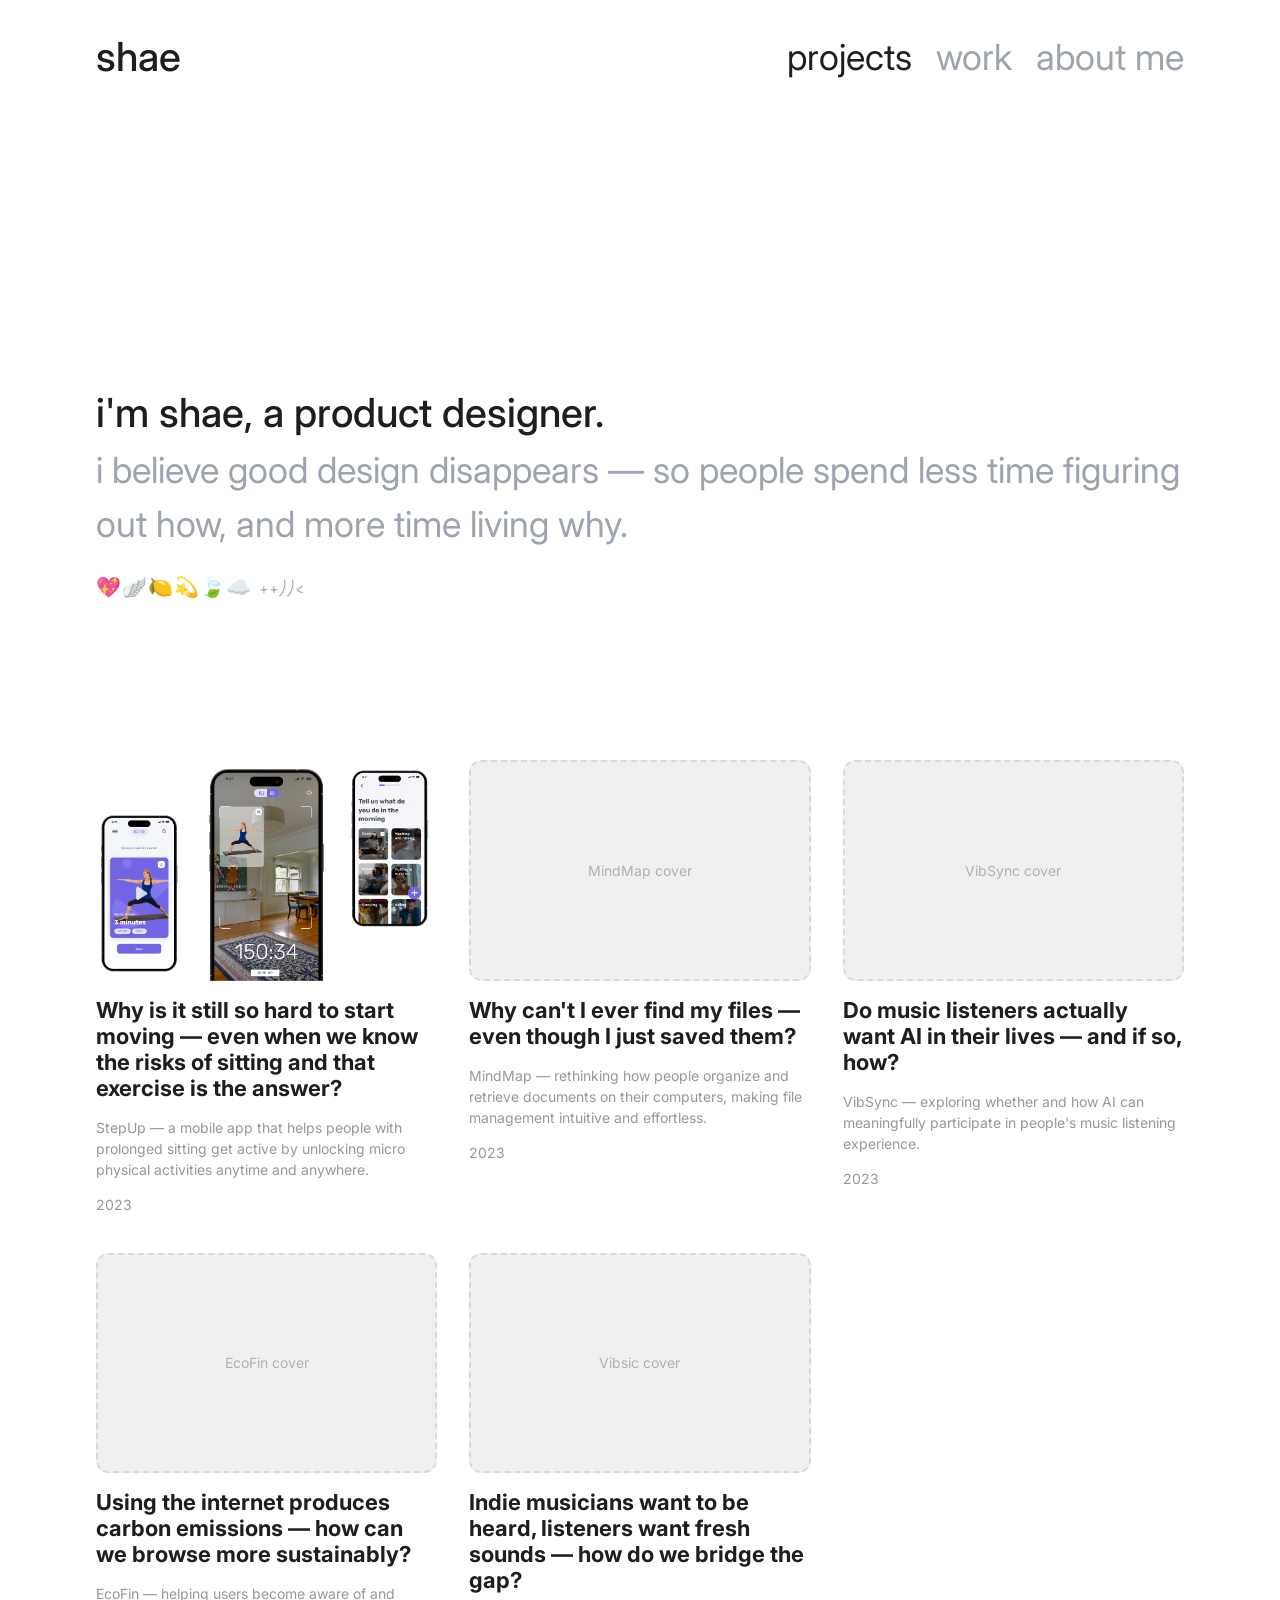
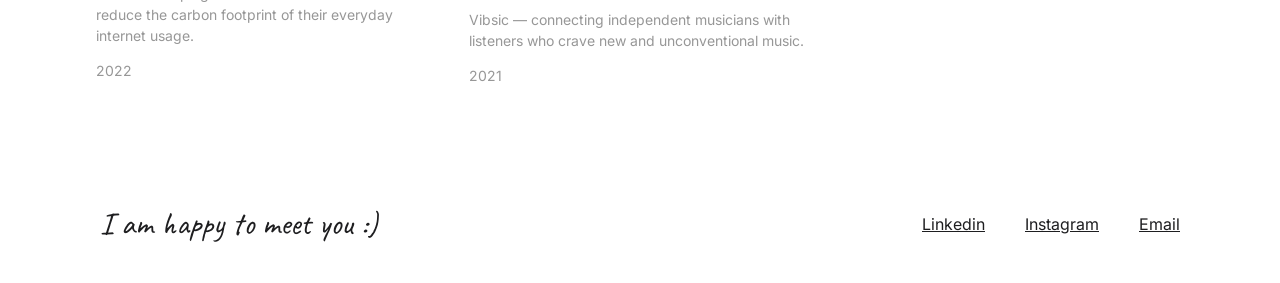
==== commit 7fa73882: "v4: Simplify content, merge features into design outcome, add animations - Body text enlarged to 19p" ====
--- a/index.html
+++ b/index.html
@@ -13,26 +13,57 @@
 
   <!-- Header -->
   <header class="site-header">
-    <p class="site-logo">shae</p>
+    <a href="index.html" class="site-logo">shae</a>
     <nav class="site-nav">
-      <a href="index.html" class="nav-pill nav-pill-active">Projects</a>
-      <a href="#" class="nav-pill">About Me</a>
-      <a href="#" class="nav-pill">Resume</a>
+      <a href="index.html" class="nav-pill nav-pill-active">projects</a>
+      <a href="#" class="nav-pill">work</a>
+      <a href="#" class="nav-pill">about me</a>
     </nav>
   </header>
 
-  <!-- Hero Intro -->
-  <section class="home-hero">
-    <p class="home-hero-text">
-      Hi, I'm Shae —a Product Designer. For me, the journey began with learning to build
-      <span class="highlight-word">empathy</span> and approach complex problems
-      with a systematic mindset. That process helped me find
-      <span class="highlight-word">clarity</span> in chaos and gave
-      me the strength to become the person I've always wanted to be. Today, I create with
-      the hope of giving that same sense of
-      <span class="highlight-word highlight-circle">empowerment</span> to others. <span class="deco-smiley">:·)</span>
-    </p>
-    <span class="deco-star">✦</span>
+  <!-- Bento Photo Gallery (hidden for testing)
+  <section class="bento-gallery">
+    <div class="bento-grid" id="bentoGrid"></div>
+  </section>
+
+  <script src="gallery-config.js"></script>
+  <script>
+    (function() {
+      const grid = document.getElementById('bentoGrid');
+      const cellCount = 6;
+      const wideIndices = [0, 5];
+      const shuffled = [...GALLERY_IMAGES].sort(() => Math.random() - 0.5);
+      const cells = Array.from({ length: cellCount }, () => []);
+      shuffled.forEach((img, i) => { cells[i % cellCount].push(img); });
+      cells.forEach((imgs, i) => {
+        const cell = document.createElement('div');
+        cell.className = 'bento-cell' + (wideIndices.includes(i) ? ' bento-wide' : '');
+        imgs.forEach((src, j) => {
+          const imgEl = document.createElement('img');
+          imgEl.src = 'gallery/' + src;
+          imgEl.className = 'bento-img' + (j === 0 ? ' active' : '');
+          imgEl.alt = '';
+          cell.appendChild(imgEl);
+        });
+        grid.appendChild(cell);
+        if (imgs.length > 1) {
+          let current = 0;
+          setInterval(() => {
+            cell.children[current].classList.remove('active');
+            current = (current + 1) % imgs.length;
+            cell.children[current].classList.add('active');
+          }, 10000);
+        }
+      });
+    })();
+  </script>
+  -->
+
+  <!-- Intro Text -->
+  <section class="home-intro">
+    <p class="home-intro-text"><strong>i'm shae, a product designer.</strong></p>
+    <p class="home-intro-text">i believe good design disappears — so people spend less time figuring out how, and more time living why.</p>
+    <p class="home-mood">💖🪽🍋💫🍃☁️ ++))<<!!</p>
   </section>
 
   <!-- Projects Grid -->
@@ -41,34 +72,24 @@
 
       <a href="stepup.html" class="project-card">
         <div class="project-cover">
-          <div class="project-cover-placeholder">
-            <span class="placeholder-label">Vibsic cover</span>
-          </div>
+          <img src="images/Frame 1000006307.png" alt="StepUp app screens" class="project-cover-img">
         </div>
-        <h3 class="project-title">Vibsic</h3>
-        <p class="project-desc">A mobile app helps people with prolonged sitting to get active by unlock the micro physical activities at anywhere and anytime.</p>
+        <h3 class="project-title">Why is it still so hard to start moving — even when we know the risks of sitting and that exercise is the answer?</h3>
+        <p class="project-desc">StepUp — a mobile app that helps people with prolonged sitting get active by unlocking micro physical activities anytime and anywhere.</p>
         <div class="project-meta">
-          <div class="project-tags">
-            <span class="project-tag">PERSONAL</span>
-            <span class="project-tag">PROJECT</span>
-          </div>
-          <span class="project-year">2021</span>
+          <span class="project-year">2023</span>
         </div>
       </a>
 
-      <a href="#" class="project-card">
+      <a href="mindmap.html" class="project-card">
         <div class="project-cover">
           <div class="project-cover-placeholder">
             <span class="placeholder-label">MindMap cover</span>
           </div>
         </div>
-        <h3 class="project-title">MindMap</h3>
-        <p class="project-desc">A mobile app helps people with prolonged sitting to get active by unlock the micro physical activities at anywhere and anytime.</p>
+        <h3 class="project-title">Why can't I ever find my files — even though I just saved them?</h3>
+        <p class="project-desc">MindMap — rethinking how people organize and retrieve documents on their computers, making file management intuitive and effortless.</p>
         <div class="project-meta">
-          <div class="project-tags">
-            <span class="project-tag">PERSONAL</span>
-            <span class="project-tag">PROJECT</span>
-          </div>
           <span class="project-year">2023</span>
         </div>
       </a>
@@ -76,17 +97,26 @@
       <a href="#" class="project-card">
         <div class="project-cover">
           <div class="project-cover-placeholder">
-            <span class="placeholder-label">Jennifer Anns Group cover</span>
+            <span class="placeholder-label">VibSync cover</span>
           </div>
         </div>
-        <h3 class="project-title">Jennifer Anns Group</h3>
-        <p class="project-desc">A mobile app helps people with prolonged sitting to get active by unlock the micro physical activities at anywhere and anytime.</p>
+        <h3 class="project-title">Do music listeners actually want AI in their lives — and if so, how?</h3>
+        <p class="project-desc">VibSync — exploring whether and how AI can meaningfully participate in people's music listening experience.</p>
         <div class="project-meta">
-          <div class="project-tags">
-            <span class="project-tag">NON-PROFIT</span>
-            <span class="project-tag">OVERVIEW</span>
+          <span class="project-year">2023</span>
+        </div>
+      </a>
+
+      <a href="#" class="project-card">
+        <div class="project-cover">
+          <div class="project-cover-placeholder">
+            <span class="placeholder-label">EcoFin cover</span>
           </div>
-          <span class="project-year">2024</span>
+        </div>
+        <h3 class="project-title">Using the internet produces carbon emissions — how can we browse more sustainably?</h3>
+        <p class="project-desc">EcoFin — helping users become aware of and reduce the carbon footprint of their everyday internet usage.</p>
+        <div class="project-meta">
+          <span class="project-year">2022</span>
         </div>
       </a>
 
@@ -96,48 +126,10 @@
             <span class="placeholder-label">Vibsic cover</span>
           </div>
         </div>
-        <h3 class="project-title">Vibsic</h3>
-        <p class="project-desc">A mobile app helps people with prolonged sitting to get active by unlock the micro physical activities at anywhere and anytime.</p>
+        <h3 class="project-title">Indie musicians want to be heard, listeners want fresh sounds — how do we bridge the gap?</h3>
+        <p class="project-desc">Vibsic — connecting independent musicians with listeners who crave new and unconventional music.</p>
         <div class="project-meta">
-          <div class="project-tags">
-            <span class="project-tag">PERSONAL</span>
-            <span class="project-tag">PROJECT</span>
-          </div>
           <span class="project-year">2021</span>
-        </div>
-      </a>
-
-      <a href="#" class="project-card">
-        <div class="project-cover">
-          <div class="project-cover-placeholder">
-            <span class="placeholder-label">MindMap cover</span>
-          </div>
-        </div>
-        <h3 class="project-title">MindMap</h3>
-        <p class="project-desc">A mobile app helps people with prolonged sitting to get active by unlock the micro physical activities at anywhere and anytime.</p>
-        <div class="project-meta">
-          <div class="project-tags">
-            <span class="project-tag">PERSONAL</span>
-            <span class="project-tag">PROJECT</span>
-          </div>
-          <span class="project-year">2023</span>
-        </div>
-      </a>
-
-      <a href="#" class="project-card">
-        <div class="project-cover">
-          <div class="project-cover-placeholder">
-            <span class="placeholder-label">Jennifer Anns Group cover</span>
-          </div>
-        </div>
-        <h3 class="project-title">Jennifer Anns Group</h3>
-        <p class="project-desc">A mobile app helps people with prolonged sitting to get active by unlock the micro physical activities at anywhere and anytime.</p>
-        <div class="project-meta">
-          <div class="project-tags">
-            <span class="project-tag">NON-PROFIT</span>
-            <span class="project-tag">OVERVIEW</span>
-          </div>
-          <span class="project-year">2024</span>
         </div>
       </a>
 
@@ -146,7 +138,7 @@
 
   <!-- Footer -->
   <footer class="site-footer">
-    <p class="footer-text">I am happy to meet you :)</p>
+    <p class="footer-text" id="footerText">I am happy to meet you :)</p>
     <div class="footer-links">
       <a href="#" class="footer-link">Linkedin</a>
       <a href="#" class="footer-link">Instagram</a>
@@ -154,5 +146,30 @@
     </div>
   </footer>
 
+  <script>
+    const footerPhrases = [
+      'I am happy to meet you :)',
+      'have a beautiful day ~',
+      'keep positive, keep moving',
+      'small steps lead to big changes',
+      'be kind to yourself today',
+      "you're doing great, keep going",
+      'stay curious, stay creative',
+      'take a deep breath and smile',
+      'design with heart, live with joy',
+      'every day is a fresh start'
+    ];
+    let footerIndex = 0;
+    const footerEl = document.getElementById('footerText');
+    setInterval(() => {
+      footerEl.style.opacity = 0;
+      setTimeout(() => {
+        footerIndex = (footerIndex + 1) % footerPhrases.length;
+        footerEl.textContent = footerPhrases[footerIndex];
+        footerEl.style.opacity = 1;
+      }, 400);
+    }, 3000);
+  </script>
+
 </body>
 </html>
--- a/home.css
+++ b/home.css
@@ -19,100 +19,122 @@
 }
 
 .site-logo {
+  font-family: 'Inter', sans-serif;
+  font-size: 40px;
+  font-weight: 500;
+  color: #1e1e20;
+  text-decoration: none;
+}
+
+.site-nav {
+  display: flex;
+  align-items: center;
+  gap: 24px;
+}
+
+.nav-pill {
+  font-family: 'Inter', sans-serif;
+  font-size: 36px;
+  color: #9da3af;
+  text-decoration: none;
+  transition: color 0.2s;
+}
+
+.nav-pill-active {
+  color: #1e1e20;
+}
+
+.nav-pill:hover {
+  color: #1e1e20;
+}
+
+/* Bento Photo Gallery */
+.bento-gallery {
+  padding: 20px 96px 60px;
+}
+
+.bento-grid {
+  display: grid;
+  grid-template-columns: repeat(4, 1fr);
+  grid-template-rows: 360px 360px;
+  gap: 12px;
+}
+
+.bento-cell {
+  position: relative;
+  border-radius: 16px;
+  overflow: hidden;
+}
+
+.bento-wide {
+  grid-column: span 2;
+}
+
+.bento-img {
+  position: absolute;
+  inset: 0;
+  width: 100%;
+  height: 100%;
+  object-fit: cover;
+  opacity: 0;
+  transition: opacity 1s ease;
+}
+
+.bento-img.active {
+  opacity: 1;
+}
+
+/* Intro Text */
+.home-intro {
+  padding: 30vh 96px 120px;
+  animation: fadeUp 1s ease both;
+}
+
+@keyframes fadeUp {
+  from {
+    opacity: 0;
+    transform: translateY(30px);
+  }
+  to {
+    opacity: 1;
+    transform: translateY(0);
+  }
+}
+
+.home-intro-text {
+  font-family: 'Inter', sans-serif;
+  font-weight: 400;
+  font-size: 36px;
+  line-height: 1.5;
+  color: #9da3af;
+}
+
+.home-intro-text strong {
+  font-weight: 500;
+  font-size: 40px;
+  color: #1e1e20;
+}
+
+.home-mood {
   font-family: 'Caveat', cursive;
-  font-size: 64px;
-  color: #1e1e20;
-}
-
-.site-nav {
-  display: flex;
-  align-items: center;
-  gap: 24px;
-}
-
-.nav-pill {
-  font-family: 'Inter', sans-serif;
-  font-weight: 500;
   font-size: 20px;
   color: #9da3af;
-  text-decoration: none;
-  padding: 8px 16px;
-  border-radius: 8px;
-  transition: all 0.2s;
-}
-
-.nav-pill-active {
-  background: #f0f1f3;
-  color: #4b5563;
-  border-radius: 60px;
-}
-
-.nav-pill:hover {
-  color: #4b5563;
-}
-
-/* Hero Intro */
-.home-hero {
-  position: relative;
-  padding: 60px 100px 80px;
-  max-width: 1300px;
-}
-
-.home-hero-text {
-  font-family: 'DM Sans', sans-serif;
-  font-weight: 500;
-  font-size: 48px;
-  line-height: 1.4;
-  color: #1e1e20;
-}
-
-.highlight-word {
-  position: relative;
-  font-style: italic;
-}
-
-.highlight-word::after {
-  content: '';
-  position: absolute;
-  left: -4px;
-  right: -4px;
-  bottom: 4px;
-  height: 8px;
-  background: #c8f5a3;
-  border-radius: 4px;
-  z-index: -1;
-}
-
-.highlight-circle {
-  position: relative;
-}
-
-.highlight-circle::before {
-  content: '';
-  position: absolute;
-  top: -8px;
-  left: -12px;
-  right: -12px;
-  bottom: -8px;
-  border: 3px solid #e8a0bf;
-  border-radius: 50%;
-  z-index: -1;
-}
-
-.deco-star {
-  position: absolute;
-  top: 50px;
-  right: 520px;
-  font-size: 36px;
-  color: #f5c542;
-}
-
-.deco-smiley {
-  font-family: 'Caveat', cursive;
-  font-size: 56px;
-  color: #1e1e20;
-  margin-left: 8px;
-  vertical-align: middle;
+  margin-top: 24px;
+  letter-spacing: 1px;
+}
+
+.home-intro-sub {
+  font-family: 'Inter', sans-serif;
+  font-weight: 400;
+  font-size: 18px;
+  color: #6b7280;
+  margin-top: 20px;
+  letter-spacing: 0.5px;
+}
+
+.home-intro-sub strong {
+  font-weight: 600;
+  color: #1e1e20;
 }
 
 /* Projects Grid */
@@ -146,6 +168,12 @@
   overflow: hidden;
 }
 
+.project-cover-img {
+  width: 100%;
+  height: 100%;
+  object-fit: cover;
+}
+
 .project-cover-placeholder {
   width: 100%;
   height: 100%;
@@ -222,6 +250,7 @@
   font-weight: 400;
   font-size: 32px;
   color: #1e1e20;
+  transition: opacity 0.4s ease;
 }
 
 .footer-links {
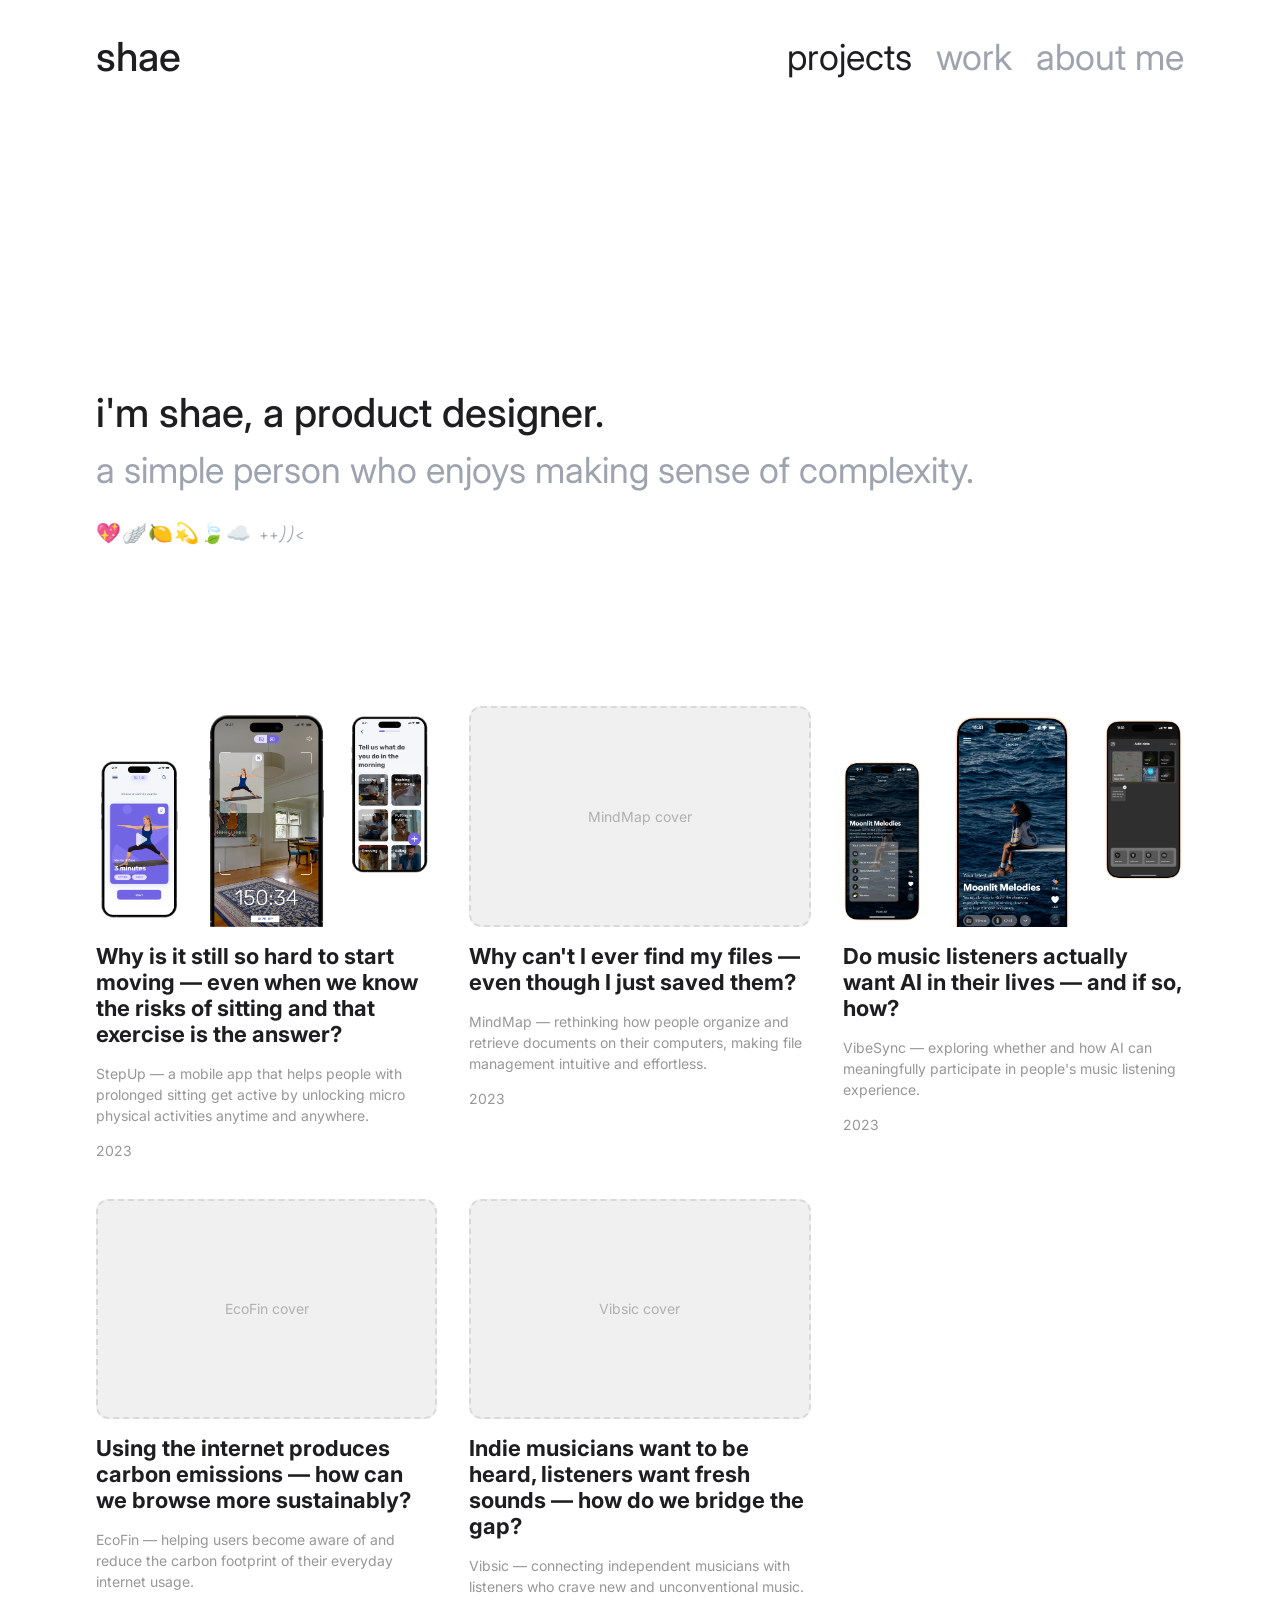
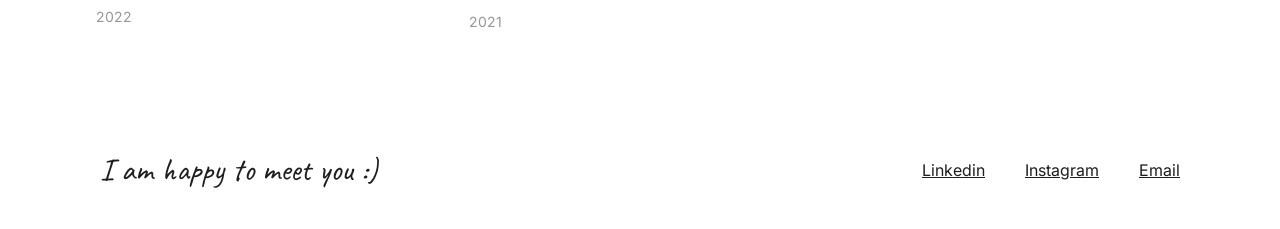
==== commit 9b89e24a: "v5: Add VibeSync case study with dark theme, update homepage intro - Create vibesync.html case study" ====
--- a/index.html
+++ b/index.html
@@ -62,7 +62,7 @@
   <!-- Intro Text -->
   <section class="home-intro">
     <p class="home-intro-text"><strong>i'm shae, a product designer.</strong></p>
-    <p class="home-intro-text">i believe good design disappears — so people spend less time figuring out how, and more time living why.</p>
+    <p class="home-intro-text">a simple person who enjoys making sense of complexity.</p>
     <p class="home-mood">💖🪽🍋💫🍃☁️ ++))<<!!</p>
   </section>
 
@@ -94,14 +94,12 @@
         </div>
       </a>
 
-      <a href="#" class="project-card">
+      <a href="vibesync.html" class="project-card">
         <div class="project-cover">
-          <div class="project-cover-placeholder">
-            <span class="placeholder-label">VibSync cover</span>
-          </div>
+          <img src="vibesync/cover2.png" alt="VibeSync app screens" class="project-cover-img">
         </div>
         <h3 class="project-title">Do music listeners actually want AI in their lives — and if so, how?</h3>
-        <p class="project-desc">VibSync — exploring whether and how AI can meaningfully participate in people's music listening experience.</p>
+        <p class="project-desc">VibeSync — exploring whether and how AI can meaningfully participate in people's music listening experience.</p>
         <div class="project-meta">
           <span class="project-year">2023</span>
         </div>
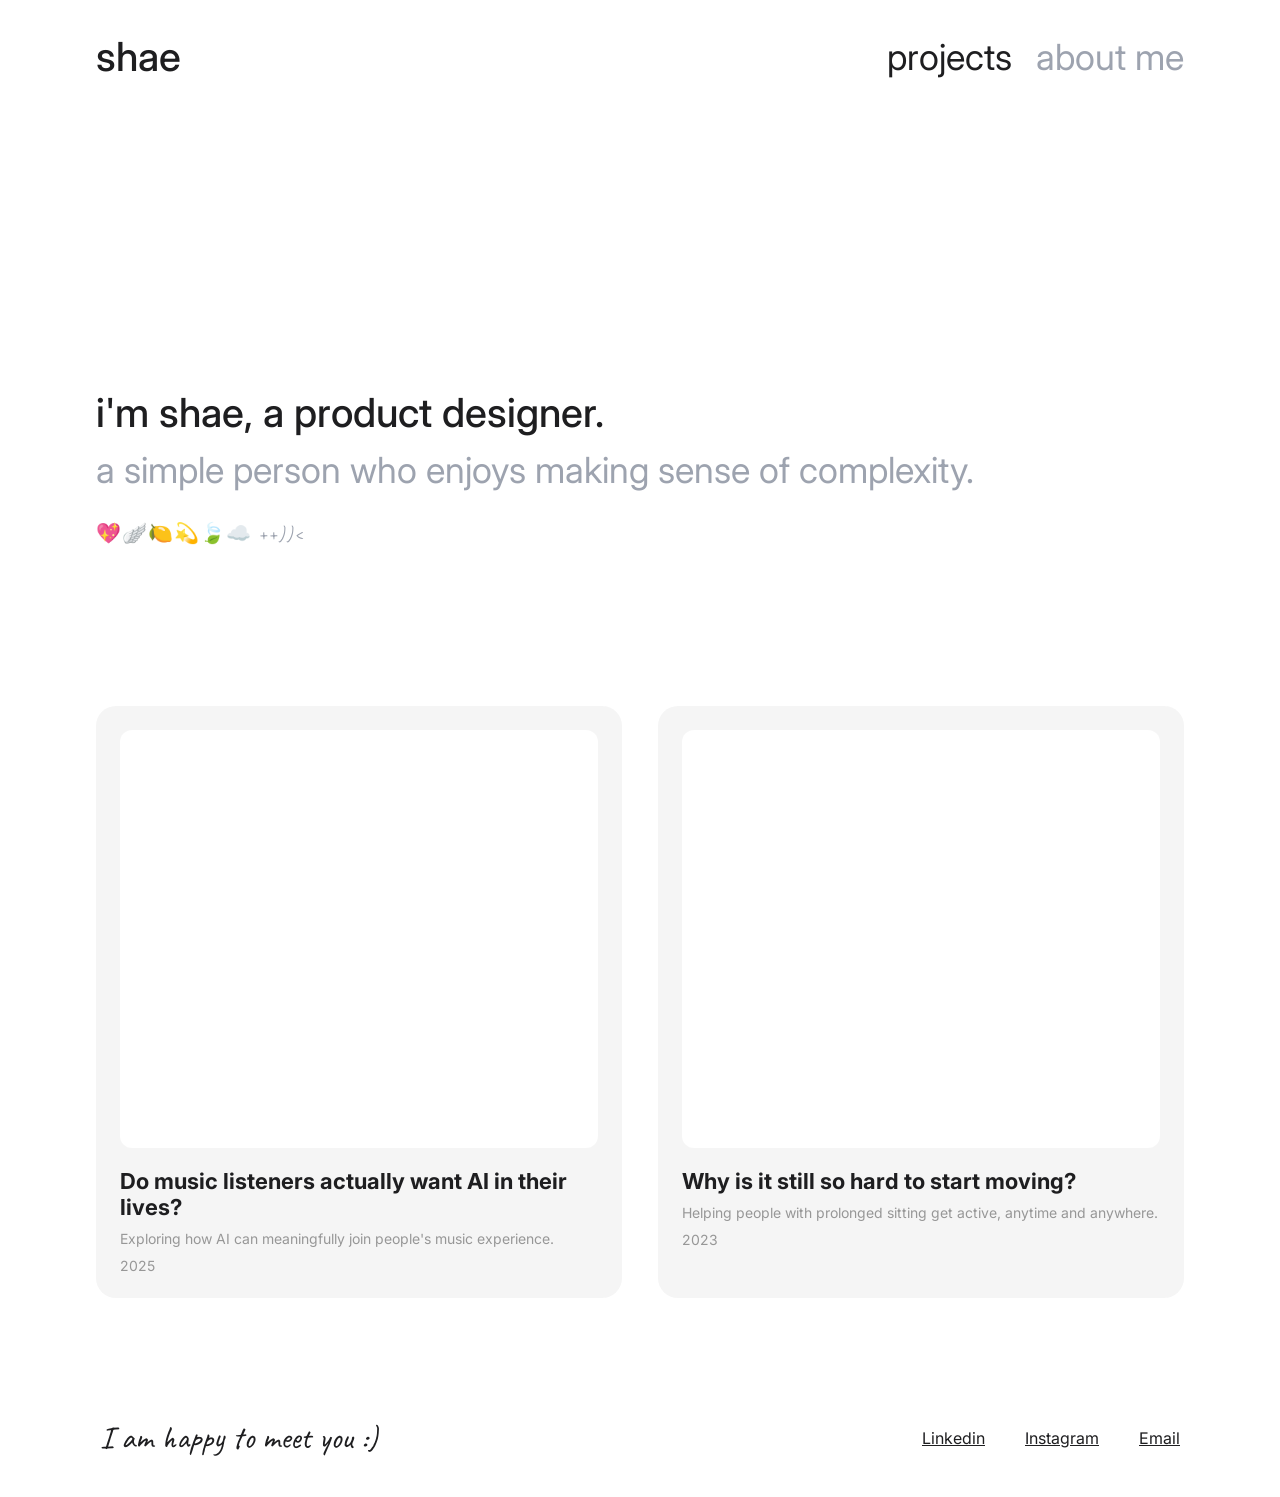
==== commit 6c249bd0: "v6: Bento card layout, simplified intro and project descriptions Co-Authored-By: Claude Opus 4.6 <no" ====
--- a/index.html
+++ b/index.html
@@ -16,7 +16,6 @@
     <a href="index.html" class="site-logo">shae</a>
     <nav class="site-nav">
       <a href="index.html" class="nav-pill nav-pill-active">projects</a>
-      <a href="#" class="nav-pill">work</a>
       <a href="#" class="nav-pill">about me</a>
     </nav>
   </header>
@@ -70,66 +69,39 @@
   <section class="projects">
     <div class="projects-grid">
 
+      <a href="vibesync.html" class="project-card">
+        <div class="project-cover">
+          <video autoplay loop muted playsinline class="project-cover-img">
+            <source src="vibesync/cover-2.mov" type="video/mp4">
+          </video>
+        </div>
+        <h3 class="project-title">Do music listeners actually want AI in their lives?</h3>
+        <p class="project-desc">Exploring how AI can meaningfully join people's music experience.</p>
+        <div class="project-meta">
+          <span class="project-year">2025</span>
+        </div>
+      </a>
+
       <a href="stepup.html" class="project-card">
-        <div class="project-cover">
-          <img src="images/Frame 1000006307.png" alt="StepUp app screens" class="project-cover-img">
+        <div class="project-cover stepup-carousel">
+          <video autoplay loop muted playsinline class="project-cover-img carousel-video active">
+            <source src="video11.mov" type="video/mp4">
+          </video>
+          <video autoplay loop muted playsinline class="project-cover-img carousel-video">
+            <source src="video3.mov" type="video/mp4">
+          </video>
+          <video autoplay loop muted playsinline class="project-cover-img carousel-video">
+            <source src="video2.mov" type="video/mp4">
+          </video>
         </div>
-        <h3 class="project-title">Why is it still so hard to start moving — even when we know the risks of sitting and that exercise is the answer?</h3>
-        <p class="project-desc">StepUp — a mobile app that helps people with prolonged sitting get active by unlocking micro physical activities anytime and anywhere.</p>
+        <h3 class="project-title">Why is it still so hard to start moving?</h3>
+        <p class="project-desc">Helping people with prolonged sitting get active, anytime and anywhere.</p>
         <div class="project-meta">
           <span class="project-year">2023</span>
         </div>
       </a>
 
-      <a href="mindmap.html" class="project-card">
-        <div class="project-cover">
-          <div class="project-cover-placeholder">
-            <span class="placeholder-label">MindMap cover</span>
-          </div>
-        </div>
-        <h3 class="project-title">Why can't I ever find my files — even though I just saved them?</h3>
-        <p class="project-desc">MindMap — rethinking how people organize and retrieve documents on their computers, making file management intuitive and effortless.</p>
-        <div class="project-meta">
-          <span class="project-year">2023</span>
-        </div>
-      </a>
-
-      <a href="vibesync.html" class="project-card">
-        <div class="project-cover">
-          <img src="vibesync/cover2.png" alt="VibeSync app screens" class="project-cover-img">
-        </div>
-        <h3 class="project-title">Do music listeners actually want AI in their lives — and if so, how?</h3>
-        <p class="project-desc">VibeSync — exploring whether and how AI can meaningfully participate in people's music listening experience.</p>
-        <div class="project-meta">
-          <span class="project-year">2023</span>
-        </div>
-      </a>
-
-      <a href="#" class="project-card">
-        <div class="project-cover">
-          <div class="project-cover-placeholder">
-            <span class="placeholder-label">EcoFin cover</span>
-          </div>
-        </div>
-        <h3 class="project-title">Using the internet produces carbon emissions — how can we browse more sustainably?</h3>
-        <p class="project-desc">EcoFin — helping users become aware of and reduce the carbon footprint of their everyday internet usage.</p>
-        <div class="project-meta">
-          <span class="project-year">2022</span>
-        </div>
-      </a>
-
-      <a href="#" class="project-card">
-        <div class="project-cover">
-          <div class="project-cover-placeholder">
-            <span class="placeholder-label">Vibsic cover</span>
-          </div>
-        </div>
-        <h3 class="project-title">Indie musicians want to be heard, listeners want fresh sounds — how do we bridge the gap?</h3>
-        <p class="project-desc">Vibsic — connecting independent musicians with listeners who crave new and unconventional music.</p>
-        <div class="project-meta">
-          <span class="project-year">2021</span>
-        </div>
-      </a>
+      <!-- More projects coming soon -->
 
     </div>
   </section>
@@ -145,6 +117,34 @@
   </footer>
 
   <script>
+    // Fade in project cards after intro
+    const cards = document.querySelectorAll('.project-card');
+    const cardObserver = new IntersectionObserver((entries) => {
+      entries.forEach(entry => {
+        if (entry.isIntersecting) {
+          const index = Array.from(cards).indexOf(entry.target);
+          setTimeout(() => {
+            entry.target.classList.add('visible');
+          }, 100 + index * 100);
+        }
+      });
+    }, { threshold: 0.1 });
+
+    cards.forEach(card => {
+      cardObserver.observe(card);
+    });
+
+    // StepUp video carousel
+    const carouselVideos = document.querySelectorAll('.stepup-carousel .carousel-video');
+    if (carouselVideos.length > 1) {
+      let current = 0;
+      setInterval(() => {
+        carouselVideos[current].classList.remove('active');
+        current = (current + 1) % carouselVideos.length;
+        carouselVideos[current].classList.add('active');
+      }, 4000);
+    }
+
     const footerPhrases = [
       'I am happy to meet you :)',
       'have a beautiful day ~',
--- a/home.css
+++ b/home.css
@@ -123,18 +123,23 @@
   letter-spacing: 1px;
 }
 
-.home-intro-sub {
-  font-family: 'Inter', sans-serif;
-  font-weight: 400;
-  font-size: 18px;
-  color: #6b7280;
-  margin-top: 20px;
-  letter-spacing: 0.5px;
-}
-
-.home-intro-sub strong {
-  font-weight: 600;
-  color: #1e1e20;
+/* StepUp Video Carousel */
+.stepup-carousel {
+  position: relative;
+}
+
+.stepup-carousel .carousel-video {
+  position: absolute;
+  inset: 0;
+  width: 100%;
+  height: 100%;
+  object-fit: contain;
+  opacity: 0;
+  transition: opacity 1s ease;
+}
+
+.stepup-carousel .carousel-video.active {
+  opacity: 1;
 }
 
 /* Projects Grid */
@@ -144,8 +149,8 @@
 
 .projects-grid {
   display: grid;
-  grid-template-columns: repeat(3, 1fr);
-  gap: 40px 32px;
+  grid-template-columns: repeat(2, 1fr);
+  gap: 48px 36px;
 }
 
 .project-card {
@@ -153,8 +158,19 @@
   color: inherit;
   display: flex;
   flex-direction: column;
-  gap: 16px;
+  background: #f5f5f5;
+  border-radius: 20px;
+  padding: 24px;
+  gap: 0;
   transition: transform 0.2s;
+  opacity: 0;
+  transform: translateY(30px);
+}
+
+.project-card.visible {
+  opacity: 1;
+  transform: translateY(0);
+  transition: opacity 0.8s ease, transform 0.8s ease;
 }
 
 .project-card:hover {
@@ -163,15 +179,22 @@
 
 .project-cover {
   width: 100%;
-  aspect-ratio: 461 / 298;
+  aspect-ratio: 4 / 3.5;
   border-radius: 12px;
   overflow: hidden;
+  margin-bottom: 20px;
 }
 
 .project-cover-img {
   width: 100%;
   height: 100%;
   object-fit: cover;
+}
+
+.project-cover video.project-cover-img {
+  object-fit: contain;
+  background: #fff;
+  padding: 32px;
 }
 
 .project-cover-placeholder {
@@ -197,6 +220,7 @@
   font-weight: 700;
   font-size: 22px;
   color: #1e1e20;
+  margin-bottom: 8px;
 }
 
 .project-desc {
@@ -205,6 +229,7 @@
   font-size: 14px;
   line-height: 1.5;
   color: #979797;
+  margin-bottom: 8px;
 }
 
 .project-meta {
